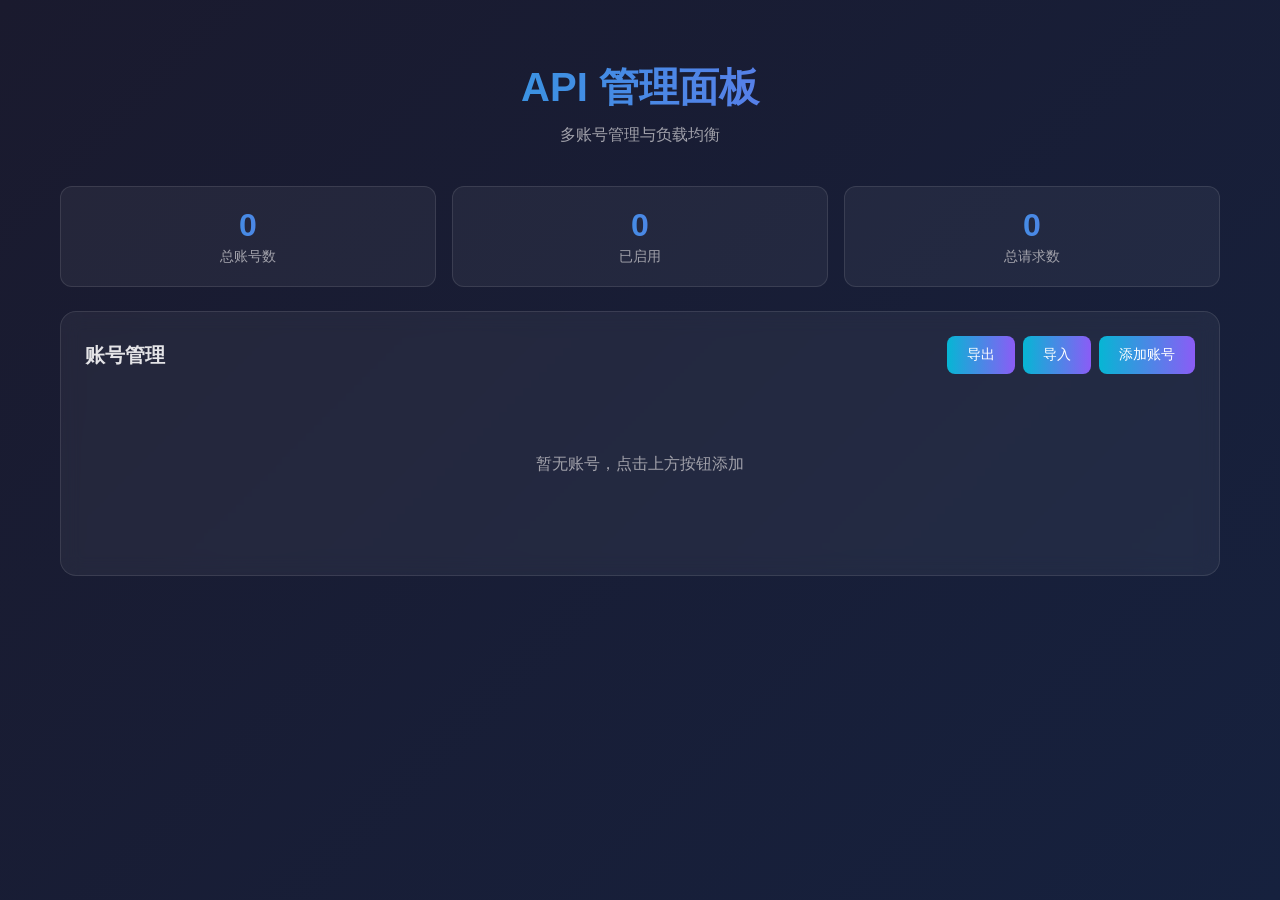
==== web/static/index.html @ a24cf960 "first commit" ====
<!doctype html>
<html lang="zh-CN">
  <head>
    <meta charset="UTF-8" />
    <meta name="viewport" content="width=device-width, initial-scale=1.0" />
    <title>API 管理面板</title>
    <style>
      * {
        margin: 0;
        padding: 0;
        box-sizing: border-box;
      }
      body {
        font-family:
          -apple-system, BlinkMacSystemFont, "Segoe UI", Roboto,
          "Helvetica Neue", Arial, sans-serif;
        background: linear-gradient(135deg, #1a1a2e 0%, #16213e 100%);
        min-height: 100vh;
        color: #e4e4e7;
      }
      .container {
        max-width: 1200px;
        margin: 0 auto;
        padding: 20px;
      }
      header {
        text-align: center;
        padding: 40px 0;
      }
      header h1 {
        font-size: 2.5rem;
        background: linear-gradient(90deg, #06b6d4, #8b5cf6);
        -webkit-background-clip: text;
        -webkit-text-fill-color: transparent;
        margin-bottom: 10px;
      }
      header p {
        color: #a1a1aa;
      }
      .card {
        background: rgba(255, 255, 255, 0.05);
        border: 1px solid rgba(255, 255, 255, 0.1);
        border-radius: 16px;
        padding: 24px;
        margin-bottom: 24px;
        backdrop-filter: blur(10px);
      }
      .card-header {
        display: flex;
        justify-content: space-between;
        align-items: center;
        margin-bottom: 20px;
      }
      .card-title {
        font-size: 1.25rem;
        font-weight: 600;
      }
      .btn {
        padding: 10px 20px;
        border: none;
        border-radius: 8px;
        cursor: pointer;
        font-size: 0.875rem;
        font-weight: 500;
        transition: all 0.2s;
      }
      .btn-primary {
        background: linear-gradient(90deg, #06b6d4, #8b5cf6);
        color: white;
      }
      .btn-primary:hover {
        opacity: 0.9;
        transform: translateY(-1px);
      }
      .btn-danger {
        background: #ef4444;
        color: white;
      }
      .btn-danger:hover {
        background: #dc2626;
      }
      .btn-sm {
        padding: 6px 12px;
        font-size: 0.75rem;
      }
      table {
        width: 100%;
        border-collapse: collapse;
      }
      th,
      td {
        padding: 12px;
        text-align: left;
        border-bottom: 1px solid rgba(255, 255, 255, 0.1);
      }
      th {
        color: #a1a1aa;
        font-weight: 500;
        font-size: 0.875rem;
      }
      tr:hover {
        background: rgba(255, 255, 255, 0.03);
      }
      .status-badge {
        display: inline-block;
        padding: 4px 12px;
        border-radius: 9999px;
        font-size: 0.75rem;
        font-weight: 500;
      }
      .status-enabled {
        background: rgba(34, 197, 94, 0.2);
        color: #22c55e;
      }
      .status-disabled {
        background: rgba(239, 68, 68, 0.2);
        color: #ef4444;
      }
      .modal {
        display: none;
        position: fixed;
        top: 0;
        left: 0;
        width: 100%;
        height: 100%;
        background: rgba(0, 0, 0, 0.7);
        justify-content: center;
        align-items: center;
        z-index: 1000;
      }
      .modal.active {
        display: flex;
      }
      .modal-content {
        background: #1e1e2e;
        border: 1px solid rgba(255, 255, 255, 0.1);
        border-radius: 16px;
        padding: 32px;
        width: 100%;
        max-width: 500px;
        max-height: 90vh;
        overflow-y: auto;
      }
      .modal-header {
        display: flex;
        justify-content: space-between;
        align-items: center;
        margin-bottom: 24px;
      }
      .modal-title {
        font-size: 1.5rem;
        font-weight: 600;
      }
      .modal-close {
        background: none;
        border: none;
        color: #a1a1aa;
        font-size: 1.5rem;
        cursor: pointer;
      }
      .form-group {
        margin-bottom: 16px;
      }
      .form-label {
        display: block;
        margin-bottom: 8px;
        color: #a1a1aa;
        font-size: 0.875rem;
      }
      .form-input {
        width: 100%;
        padding: 12px;
        background: rgba(255, 255, 255, 0.05);
        border: 1px solid rgba(255, 255, 255, 0.1);
        border-radius: 8px;
        color: #e4e4e7;
        font-size: 0.875rem;
      }
      .form-input:focus {
        outline: none;
        border-color: #8b5cf6;
      }
      .form-row {
        display: grid;
        grid-template-columns: 1fr 1fr;
        gap: 16px;
      }
      .toggle {
        position: relative;
        display: inline-block;
        width: 48px;
        height: 24px;
      }
      .toggle input {
        opacity: 0;
        width: 0;
        height: 0;
      }
      .toggle-slider {
        position: absolute;
        cursor: pointer;
        top: 0;
        left: 0;
        right: 0;
        bottom: 0;
        background: rgba(255, 255, 255, 0.1);
        border-radius: 24px;
        transition: 0.3s;
      }
      .toggle-slider:before {
        position: absolute;
        content: "";
        height: 18px;
        width: 18px;
        left: 3px;
        bottom: 3px;
        background: white;
        border-radius: 50%;
        transition: 0.3s;
      }
      .toggle input:checked + .toggle-slider {
        background: linear-gradient(90deg, #06b6d4, #8b5cf6);
      }
      .toggle input:checked + .toggle-slider:before {
        transform: translateX(24px);
      }
      .stats {
        display: grid;
        grid-template-columns: repeat(auto-fit, minmax(200px, 1fr));
        gap: 16px;
        margin-bottom: 24px;
      }
      .stat-card {
        background: rgba(255, 255, 255, 0.05);
        border: 1px solid rgba(255, 255, 255, 0.1);
        border-radius: 12px;
        padding: 20px;
        text-align: center;
      }
      .stat-value {
        font-size: 2rem;
        font-weight: 700;
        background: linear-gradient(90deg, #06b6d4, #8b5cf6);
        -webkit-background-clip: text;
        -webkit-text-fill-color: transparent;
      }
      .stat-label {
        color: #a1a1aa;
        font-size: 0.875rem;
        margin-top: 4px;
      }
      .actions {
        display: flex;
        gap: 8px;
      }
      .empty-state {
        text-align: center;
        padding: 60px 20px;
        color: #a1a1aa;
      }
      .empty-state p {
        margin-bottom: 16px;
      }
    </style>
  </head>
  <body>
    <div class="container">
      <header>
        <h1>API 管理面板</h1>
        <p>多账号管理与负载均衡</p>
      </header>

      <div class="stats">
        <div class="stat-card">
          <div class="stat-value" id="totalAccounts">0</div>
          <div class="stat-label">总账号数</div>
        </div>
        <div class="stat-card">
          <div class="stat-value" id="enabledAccounts">0</div>
          <div class="stat-label">已启用</div>
        </div>
        <div class="stat-card">
          <div class="stat-value" id="totalRequests">0</div>
          <div class="stat-label">总请求数</div>
        </div>
      </div>

      <div class="card">
        <div class="card-header">
          <h2 class="card-title">账号管理</h2>
          <div class="actions">
            <button class="btn btn-primary" onclick="exportAccounts()">
              导出
            </button>
            <button
              class="btn btn-primary"
              onclick="document.getElementById('importFile').click()"
            >
              导入
            </button>
            <input
              type="file"
              id="importFile"
              accept=".json"
              style="display: none"
              onchange="importAccounts(event)"
            />
            <button class="btn btn-primary" onclick="openModal()">
              添加账号
            </button>
          </div>
        </div>
        <div id="accountsList">
          <div class="empty-state">
            <p>暂无账号，点击上方按钮添加</p>
          </div>
        </div>
      </div>
    </div>

    <div class="modal" id="accountModal">
      <div class="modal-content">
        <div class="modal-header">
          <h3 class="modal-title" id="modalTitle">添加账号</h3>
          <button class="modal-close" onclick="closeModal()">&times;</button>
        </div>
        <form id="accountForm" onsubmit="saveAccount(event)">
          <input type="hidden" id="accountId" />
          <div class="form-group">
            <label class="form-label">名称</label>
            <input
              type="text"
              class="form-input"
              id="name"
              required
              placeholder="账号名称"
            />
          </div>
          <div class="form-group">
            <label class="form-label">Client Cookie (__client)</label>
            <input
              type="text"
              class="form-input"
              id="clientCookie"
              required
              placeholder="eyJhbGciOiJ..."
            />
            <small style="color: #666; font-size: 12px"
              >只需输入 __client cookie，其他信息将自动获取</small
            >
          </div>
          <div class="form-row">
            <div class="form-group">
              <label class="form-label">权重</label>
              <input
                type="number"
                class="form-input"
                id="weight"
                value="1"
                min="1"
              />
            </div>
            <div class="form-group">
              <label class="form-label">Agent Mode</label>
              <input
                type="text"
                class="form-input"
                id="agentMode"
                value="claude-opus-4.5"
              />
            </div>
          </div>
          <div class="form-group">
            <label class="form-label">
              <label class="toggle">
                <input type="checkbox" id="enabled" checked />
                <span class="toggle-slider"></span>
              </label>
              &nbsp;&nbsp;启用账号
            </label>
          </div>
          <button
            type="submit"
            class="btn btn-primary"
            style="width: 100%; margin-top: 16px"
          >
            保存
          </button>
        </form>
      </div>
    </div>

    <script>
      let accounts = [];

      async function loadAccounts() {
        try {
          const res = await fetch("/api/accounts");
          accounts = await res.json();
          renderAccounts();
          updateStats();
        } catch (err) {
          console.error("Failed to load accounts:", err);
        }
      }

      function renderAccounts() {
        const container = document.getElementById("accountsList");
        if (accounts.length === 0) {
          container.innerHTML =
            '<div class="empty-state"><p>暂无账号，点击上方按钮添加</p></div>';
          return;
        }

        container.innerHTML = `
                <table>
                    <thead>
                        <tr>
                            <th>名称</th>
                            <th>Email</th>
                            <th>权重</th>
                            <th>请求数</th>
                            <th>状态</th>
                            <th>操作</th>
                        </tr>
                    </thead>
                    <tbody>
                        ${accounts
                          .map(
                            (acc) => `
                            <tr>
                                <td>${escapeHtml(acc.name)}</td>
                                <td>${escapeHtml(acc.email)}</td>
                                <td>${acc.weight}</td>
                                <td>${acc.request_count || 0}</td>
                                <td>
                                    <span class="status-badge ${acc.enabled ? "status-enabled" : "status-disabled"}">
                                        ${acc.enabled ? "已启用" : "已禁用"}
                                    </span>
                                </td>
                                <td>
                                    <div class="actions">
                                        <button class="btn btn-primary btn-sm" onclick="editAccount(${acc.id})">编辑</button>
                                        <button class="btn btn-danger btn-sm" onclick="deleteAccount(${acc.id})">删除</button>
                                    </div>
                                </td>
                            </tr>
                        `,
                          )
                          .join("")}
                    </tbody>
                </table>
            `;
      }

      function updateStats() {
        document.getElementById("totalAccounts").textContent = accounts.length;
        document.getElementById("enabledAccounts").textContent =
          accounts.filter((a) => a.enabled).length;
        document.getElementById("totalRequests").textContent = accounts.reduce(
          (sum, a) => sum + (a.request_count || 0),
          0,
        );
      }

      function openModal(account = null) {
        const modal = document.getElementById("accountModal");
        const title = document.getElementById("modalTitle");
        const form = document.getElementById("accountForm");

        if (account) {
          title.textContent = "编辑账号";
          document.getElementById("accountId").value = account.id;
          document.getElementById("name").value = account.name;
          document.getElementById("clientCookie").value = account.client_cookie;
          document.getElementById("agentMode").value = account.agent_mode;
          document.getElementById("weight").value = account.weight;
          document.getElementById("enabled").checked = account.enabled;
        } else {
          title.textContent = "添加账号";
          form.reset();
          document.getElementById("accountId").value = "";
          document.getElementById("agentMode").value = "claude-opus-4.5";
          document.getElementById("weight").value = "1";
          document.getElementById("enabled").checked = true;
        }

        modal.classList.add("active");
      }

      function closeModal() {
        document.getElementById("accountModal").classList.remove("active");
      }

      async function saveAccount(e) {
        e.preventDefault();

        const id = document.getElementById("accountId").value;
        const data = {
          name: document.getElementById("name").value,
          client_cookie: document.getElementById("clientCookie").value,
          agent_mode: document.getElementById("agentMode").value,
          weight: parseInt(document.getElementById("weight").value) || 1,
          enabled: document.getElementById("enabled").checked,
        };

        try {
          const url = id ? `/api/accounts/${id}` : "/api/accounts";
          const method = id ? "PUT" : "POST";
          const response = await fetch(url, {
            method,
            headers: { "Content-Type": "application/json" },
            body: JSON.stringify(data),
          });

          if (!response.ok) {
            const error = await response.text();
            throw new Error(error);
          }

          closeModal();
          loadAccounts();
        } catch (err) {
          alert("保存失败: " + err.message);
        }
      }

      function editAccount(id) {
        const account = accounts.find((a) => a.id === id);
        if (account) openModal(account);
      }
      async function deleteAccount(id) {
        if (!confirm("确定要删除这个账号吗？")) return;
        try {
          const response = await fetch(`/api/accounts/${id}`, {
            method: "DELETE",
            headers: {
              "Content-Type": "application/json",
            },
          });

          if (!response.ok) {
            const error = await response.text();
            throw new Error(error || `HTTP error! status: ${response.status}`);
          }

          alert("删除成功");
          loadAccounts();
        } catch (err) {
          console.error("删除失败:", err);
          alert("删除失败: " + err.message);
        }
      }

      function escapeHtml(text) {
        const div = document.createElement("div");
        div.textContent = text;
        return div.innerHTML;
      }

      function exportAccounts() {
        window.location.href = "/api/export";
      }

      async function importAccounts(event) {
        const file = event.target.files[0];
        if (!file) return;

        try {
          const text = await file.text();
          const res = await fetch("/api/import", {
            method: "POST",
            headers: { "Content-Type": "application/json" },
            body: text,
          });
          const result = await res.json();
          alert(
            `导入完成: 成功 ${result.imported} 个, 跳过 ${result.skipped} 个`,
          );
          loadAccounts();
        } catch (err) {
          alert("导入失败: " + err.message);
        }
        event.target.value = "";
      }

      document.addEventListener("DOMContentLoaded", loadAccounts);
    </script>
  </body>
</html>
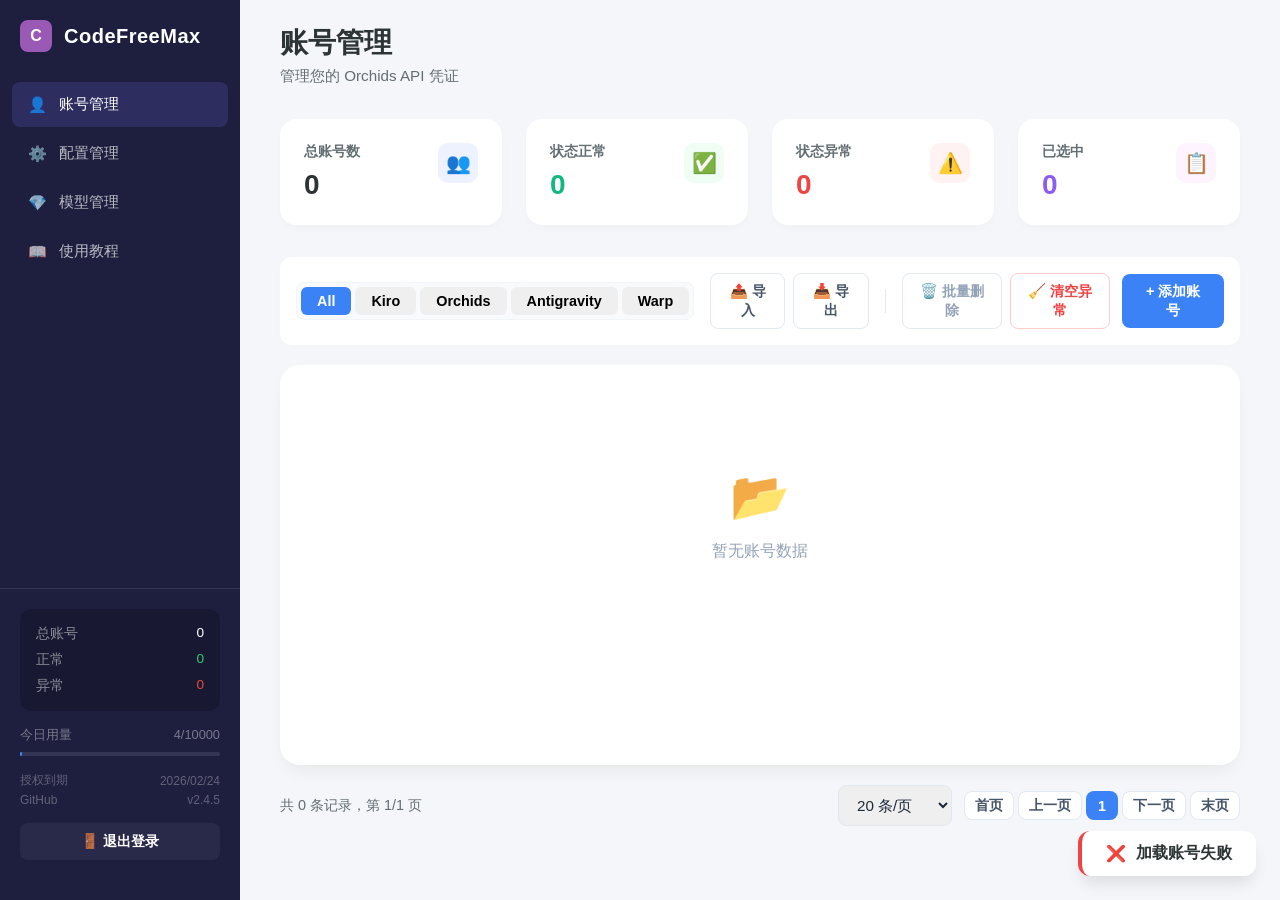
==== commit b32831ff: "Update project files" ====
--- a/web/static/index.html
+++ b/web/static/index.html
@@ -1,322 +1,1165 @@
 <!doctype html>
 <html lang="zh-CN">
-  <head>
-    <meta charset="UTF-8" />
-    <meta name="viewport" content="width=device-width, initial-scale=1.0" />
-    <title>API 管理面板</title>
-    <style>
-      * {
-        margin: 0;
-        padding: 0;
-        box-sizing: border-box;
-      }
-      body {
-        font-family:
-          -apple-system, BlinkMacSystemFont, "Segoe UI", Roboto,
-          "Helvetica Neue", Arial, sans-serif;
-        background: linear-gradient(135deg, #1a1a2e 0%, #16213e 100%);
-        min-height: 100vh;
-        color: #e4e4e7;
-      }
-      .container {
-        max-width: 1200px;
-        margin: 0 auto;
-        padding: 20px;
-      }
-      header {
-        text-align: center;
-        padding: 40px 0;
-      }
-      header h1 {
-        font-size: 2.5rem;
-        background: linear-gradient(90deg, #06b6d4, #8b5cf6);
-        -webkit-background-clip: text;
-        -webkit-text-fill-color: transparent;
-        margin-bottom: 10px;
-      }
-      header p {
-        color: #a1a1aa;
-      }
-      .card {
-        background: rgba(255, 255, 255, 0.05);
-        border: 1px solid rgba(255, 255, 255, 0.1);
-        border-radius: 16px;
-        padding: 24px;
-        margin-bottom: 24px;
-        backdrop-filter: blur(10px);
-      }
-      .card-header {
-        display: flex;
-        justify-content: space-between;
-        align-items: center;
-        margin-bottom: 20px;
-      }
-      .card-title {
-        font-size: 1.25rem;
-        font-weight: 600;
-      }
-      .btn {
-        padding: 10px 20px;
-        border: none;
-        border-radius: 8px;
-        cursor: pointer;
-        font-size: 0.875rem;
-        font-weight: 500;
-        transition: all 0.2s;
-      }
-      .btn-primary {
-        background: linear-gradient(90deg, #06b6d4, #8b5cf6);
-        color: white;
-      }
-      .btn-primary:hover {
-        opacity: 0.9;
-        transform: translateY(-1px);
-      }
-      .btn-danger {
-        background: #ef4444;
-        color: white;
-      }
-      .btn-danger:hover {
-        background: #dc2626;
-      }
-      .btn-sm {
-        padding: 6px 12px;
-        font-size: 0.75rem;
-      }
-      table {
-        width: 100%;
-        border-collapse: collapse;
-      }
-      th,
-      td {
-        padding: 12px;
-        text-align: left;
-        border-bottom: 1px solid rgba(255, 255, 255, 0.1);
-      }
-      th {
-        color: #a1a1aa;
-        font-weight: 500;
-        font-size: 0.875rem;
-      }
-      tr:hover {
-        background: rgba(255, 255, 255, 0.03);
-      }
-      .status-badge {
-        display: inline-block;
-        padding: 4px 12px;
-        border-radius: 9999px;
-        font-size: 0.75rem;
-        font-weight: 500;
-      }
-      .status-enabled {
-        background: rgba(34, 197, 94, 0.2);
-        color: #22c55e;
-      }
-      .status-disabled {
-        background: rgba(239, 68, 68, 0.2);
-        color: #ef4444;
-      }
-      .modal {
-        display: none;
-        position: fixed;
-        top: 0;
-        left: 0;
-        width: 100%;
-        height: 100%;
-        background: rgba(0, 0, 0, 0.7);
-        justify-content: center;
-        align-items: center;
-        z-index: 1000;
-      }
-      .modal.active {
-        display: flex;
-      }
-      .modal-content {
-        background: #1e1e2e;
-        border: 1px solid rgba(255, 255, 255, 0.1);
-        border-radius: 16px;
-        padding: 32px;
-        width: 100%;
-        max-width: 500px;
-        max-height: 90vh;
-        overflow-y: auto;
-      }
-      .modal-header {
-        display: flex;
-        justify-content: space-between;
-        align-items: center;
-        margin-bottom: 24px;
-      }
-      .modal-title {
-        font-size: 1.5rem;
-        font-weight: 600;
-      }
-      .modal-close {
-        background: none;
-        border: none;
-        color: #a1a1aa;
-        font-size: 1.5rem;
-        cursor: pointer;
-      }
-      .form-group {
-        margin-bottom: 16px;
-      }
-      .form-label {
-        display: block;
-        margin-bottom: 8px;
-        color: #a1a1aa;
-        font-size: 0.875rem;
-      }
-      .form-input {
-        width: 100%;
-        padding: 12px;
-        background: rgba(255, 255, 255, 0.05);
-        border: 1px solid rgba(255, 255, 255, 0.1);
-        border-radius: 8px;
-        color: #e4e4e7;
-        font-size: 0.875rem;
-      }
-      .form-input:focus {
-        outline: none;
-        border-color: #8b5cf6;
-      }
-      .form-row {
-        display: grid;
-        grid-template-columns: 1fr 1fr;
-        gap: 16px;
-      }
-      .toggle {
-        position: relative;
-        display: inline-block;
-        width: 48px;
-        height: 24px;
-      }
-      .toggle input {
+
+<head>
+  <meta charset="UTF-8" />
+  <meta name="viewport" content="width=device-width, initial-scale=1.0" />
+  <title>API 管理面板</title>
+  <style>
+    * {
+      margin: 0;
+      padding: 0;
+      box-sizing: border-box;
+    }
+
+    :root {
+      --sidebar-bg: #1e1e3f;
+      --sidebar-active: #2d2d5f;
+      --main-bg: #f5f6fa;
+      --card-bg: #ffffff;
+      --text-primary: #2d3436;
+      --text-secondary: #636e72;
+      --accent-blue: #3498db;
+      --accent-purple: #9b59b6;
+      --accent-green: #2ecc71;
+      --accent-red: #e74c3c;
+      --accent-orange: #e67e22;
+      --border-color: rgba(0, 0, 0, 0.05);
+    }
+
+    body {
+      font-family: -apple-system, BlinkMacSystemFont, "Segoe UI", Roboto, "Helvetica Neue", Arial, sans-serif;
+      background: var(--main-bg);
+      color: var(--text-primary);
+      display: flex;
+      min-height: 100vh;
+    }
+
+    /* Sidebar Styles */
+    .sidebar {
+      width: 240px;
+      background: var(--sidebar-bg);
+      color: white;
+      display: flex;
+      flex-direction: column;
+      padding: 20px 0;
+      position: fixed;
+      height: 100vh;
+      z-index: 100;
+    }
+
+    .sidebar-header {
+      padding: 0 20px 30px;
+      display: flex;
+      align-items: center;
+      gap: 12px;
+    }
+
+    .sidebar-header .logo {
+      width: 32px;
+      height: 32px;
+      background: var(--accent-purple);
+      border-radius: 8px;
+      display: flex;
+      align-items: center;
+      justify-content: center;
+      font-weight: bold;
+    }
+
+    .sidebar-header .title {
+      font-size: 1.25rem;
+      font-weight: 700;
+      letter-spacing: 0.5px;
+    }
+
+    .sidebar-menu {
+      flex: 1;
+      list-style: none;
+      padding: 0 12px;
+    }
+
+    .sidebar-item {
+      margin-bottom: 4px;
+    }
+
+    .sidebar-link {
+      display: flex;
+      align-items: center;
+      gap: 12px;
+      padding: 12px 16px;
+      color: rgba(255, 255, 255, 0.7);
+      text-decoration: none;
+      border-radius: 8px;
+      font-size: 0.95rem;
+      transition: all 0.2s;
+    }
+
+    .sidebar-link:hover {
+      background: rgba(255, 255, 255, 0.05);
+      color: white;
+    }
+
+    .sidebar-link.active {
+      background: var(--sidebar-active);
+      color: white;
+    }
+
+    .sidebar-footer {
+      padding: 20px;
+      border-top: 1px solid rgba(255, 255, 255, 0.1);
+    }
+
+    .sidebar-footer-stats {
+      background: rgba(0, 0, 0, 0.2);
+      border-radius: 12px;
+      padding: 16px;
+      margin-bottom: 16px;
+    }
+
+    .footer-stat-item {
+      display: flex;
+      justify-content: space-between;
+      font-size: 0.85rem;
+      margin-bottom: 8px;
+    }
+
+    .footer-stat-item:last-child {
+      margin-bottom: 0;
+    }
+
+    .footer-stat-label {
+      color: rgba(255, 255, 255, 0.5);
+    }
+
+    .footer-stat-value.normal {
+      color: #2ecc71;
+    }
+
+    .footer-stat-value.abnormal {
+      color: #e74c3c;
+    }
+
+    .buy-button {
+      background: linear-gradient(90deg, #ff7e5f, #feb47b);
+      color: white;
+      padding: 12px;
+      border-radius: 8px;
+      text-align: center;
+      text-decoration: none;
+      display: block;
+      font-weight: 600;
+      margin-bottom: 20px;
+    }
+
+    /* Main Content Styles */
+    .main-content {
+      flex: 1;
+      margin-left: 240px;
+      padding: 24px 40px;
+    }
+
+    .header-section {
+      margin-bottom: 32px;
+    }
+
+    .header-section h1 {
+      font-size: 1.75rem;
+      font-weight: 700;
+      margin-bottom: 4px;
+    }
+
+    .header-section p {
+      color: var(--text-secondary);
+      font-size: 0.95rem;
+    }
+
+    /* Grid Layouts */
+    .stats-grid {
+      display: grid;
+      grid-template-columns: repeat(4, 1fr);
+      gap: 24px;
+      margin-bottom: 32px;
+    }
+
+    .stat-card {
+      background: var(--card-bg);
+      border-radius: 16px;
+      padding: 24px;
+      box-shadow: 0 4px 6px rgba(0, 0, 0, 0.02);
+      display: flex;
+      justify-content: space-between;
+      align-items: flex-start;
+    }
+
+    .stat-info .label {
+      font-size: 0.85rem;
+      color: var(--text-secondary);
+      font-weight: 600;
+      margin-bottom: 8px;
+      display: block;
+    }
+
+    .stat-info .value {
+      font-size: 1.75rem;
+      font-weight: 700;
+    }
+
+    .stat-icon {
+      width: 40px;
+      height: 40px;
+      border-radius: 10px;
+      display: flex;
+      align-items: center;
+      justify-content: center;
+      font-size: 1.25rem;
+    }
+
+    .stat-icon.total {
+      background: #eef2ff;
+      color: #6366f1;
+    }
+
+    .stat-icon.normal {
+      background: #f0fdf4;
+      color: #22c55e;
+    }
+
+    .stat-icon.abnormal {
+      background: #fef2f2;
+      color: #ef4444;
+    }
+
+    .stat-icon.selected {
+      background: #fdf4ff;
+      color: #a855f7;
+    }
+
+    /* Toolbar and Filter */
+    .toolbar {
+      background: var(--card-bg);
+      padding: 12px 16px;
+      border-radius: 12px;
+      display: flex;
+      justify-content: space-between;
+      align-items: center;
+      margin-bottom: 20px;
+      box-shadow: 0 2px 4px rgba(0, 0, 0, 0.01);
+    }
+
+    .filter-tabs {
+      display: flex;
+      background: #f1f2f6;
+      padding: 4px;
+      border-radius: 8px;
+      gap: 4px;
+    }
+
+    .tab-item {
+      padding: 6px 16px;
+      border-radius: 6px;
+      font-size: 0.9rem;
+      font-weight: 600;
+      cursor: pointer;
+      transition: all 0.2s;
+      border: none;
+    }
+
+    .tab-item.active {
+      background: #3b82f6;
+      color: white;
+    }
+
+    .tab-item:not(.active):hover {
+      background: rgba(0, 0, 0, 0.05);
+    }
+
+    .action-buttons {
+      display: flex;
+      gap: 12px;
+    }
+
+    .btn {
+      padding: 8px 16px;
+      border-radius: 8px;
+      font-size: 0.9rem;
+      font-weight: 600;
+      cursor: pointer;
+      border: 1px solid transparent;
+      display: flex;
+      align-items: center;
+      gap: 6px;
+      transition: all 0.2s;
+    }
+
+    .btn-outline {
+      background: white;
+      border-color: #e2e8f0;
+      color: #475569;
+    }
+
+    .btn-outline:hover {
+      background: #f8fafc;
+    }
+
+    .btn-danger-outline {
+      background: white;
+      border-color: #fecaca;
+      color: #ef4444;
+    }
+
+    .btn-primary {
+      background: #3b82f6;
+      color: white;
+    }
+
+    /* Content Area */
+    .content-card {
+      background: var(--card-bg);
+      border-radius: 20px;
+      overflow: hidden;
+      box-shadow: 0 10px 15px -3px rgba(0, 0, 0, 0.05);
+      min-height: 400px;
+    }
+
+    table {
+      width: 100%;
+      border-collapse: collapse;
+    }
+
+    th {
+      padding: 16px 24px;
+      text-align: left;
+      font-size: 0.85rem;
+      color: var(--text-secondary);
+      font-weight: 600;
+      border-bottom: 1px solid var(--border-color);
+    }
+
+    td {
+      padding: 16px 24px;
+      border-bottom: 1px solid var(--border-color);
+      font-size: 0.9rem;
+    }
+
+    tr:last-child td {
+      border-bottom: none;
+    }
+
+    tr:hover {
+      background: #fafafa;
+    }
+
+    /* Modal and Overlay */
+    .modal {
+      display: none;
+      position: fixed;
+      top: 0;
+      left: 0;
+      width: 100%;
+      height: 100%;
+      background: rgba(0, 0, 0, 0.4);
+      backdrop-filter: blur(4px);
+      justify-content: center;
+      align-items: center;
+      z-index: 1000;
+    }
+
+    .modal-content {
+      background: white;
+      border-radius: 20px;
+      padding: 32px;
+      width: 100%;
+      max-width: 500px;
+      box-shadow: 0 20px 25px -5px rgba(0, 0, 0, 0.1);
+    }
+
+    .form-input {
+      width: 100%;
+      padding: 10px 14px;
+      border: 1px solid #e2e8f0;
+      border-radius: 10px;
+      margin-top: 6px;
+    }
+
+    /* Toast */
+    .toast-container {
+      position: fixed;
+      bottom: 24px;
+      right: 24px;
+      z-index: 2000;
+    }
+
+    .toast {
+      background: white;
+      padding: 12px 24px;
+      border-radius: 12px;
+      box-shadow: 0 10px 15px -3px rgba(0, 0, 0, 0.1);
+      margin-top: 10px;
+      display: flex;
+      align-items: center;
+      gap: 10px;
+      font-weight: 600;
+      animation: slideIn 0.3s ease;
+    }
+
+    @keyframes slideIn {
+      from {
+        transform: translateX(100%);
         opacity: 0;
-        width: 0;
-        height: 0;
-      }
-      .toggle-slider {
-        position: absolute;
-        cursor: pointer;
-        top: 0;
-        left: 0;
-        right: 0;
-        bottom: 0;
-        background: rgba(255, 255, 255, 0.1);
-        border-radius: 24px;
-        transition: 0.3s;
-      }
-      .toggle-slider:before {
-        position: absolute;
-        content: "";
-        height: 18px;
-        width: 18px;
-        left: 3px;
-        bottom: 3px;
-        background: white;
-        border-radius: 50%;
-        transition: 0.3s;
-      }
-      .toggle input:checked + .toggle-slider {
-        background: linear-gradient(90deg, #06b6d4, #8b5cf6);
-      }
-      .toggle input:checked + .toggle-slider:before {
-        transform: translateX(24px);
-      }
-      .stats {
-        display: grid;
-        grid-template-columns: repeat(auto-fit, minmax(200px, 1fr));
-        gap: 16px;
-        margin-bottom: 24px;
-      }
-      .stat-card {
-        background: rgba(255, 255, 255, 0.05);
-        border: 1px solid rgba(255, 255, 255, 0.1);
-        border-radius: 12px;
-        padding: 20px;
-        text-align: center;
-      }
-      .stat-value {
-        font-size: 2rem;
-        font-weight: 700;
-        background: linear-gradient(90deg, #06b6d4, #8b5cf6);
-        -webkit-background-clip: text;
-        -webkit-text-fill-color: transparent;
-      }
-      .stat-label {
-        color: #a1a1aa;
-        font-size: 0.875rem;
-        margin-top: 4px;
-      }
-      .actions {
-        display: flex;
-        gap: 8px;
-      }
-      .empty-state {
-        text-align: center;
-        padding: 60px 20px;
-        color: #a1a1aa;
-      }
-      .empty-state p {
-        margin-bottom: 16px;
-      }
-    </style>
-  </head>
-  <body>
-    <div class="container">
-      <header>
-        <h1>API 管理面板</h1>
-        <p>多账号管理与负载均衡</p>
-      </header>
-
-      <div class="stats">
+      }
+
+      to {
+        transform: translateX(0);
+        opacity: 1;
+      }
+    }
+
+    .config-section {
+      padding-top: 8px;
+    }
+
+    .form-label {
+      display: block;
+      font-size: 0.85rem;
+      font-weight: 500;
+      color: #64748b;
+      margin-bottom: 8px;
+    }
+
+    .form-input {
+      width: 100%;
+      padding: 10px 14px;
+      border-radius: 8px;
+      border: 1px solid #e2e8f0;
+      font-size: 0.95rem;
+      color: #1e293b;
+      transition: all 0.2s;
+    }
+
+    .form-input:focus {
+      outline: none;
+      border-color: #3b82f6;
+      box-shadow: 0 0 0 3px rgba(59, 130, 246, 0.1);
+    }
+
+    .btn-icon {
+      background: none;
+      border: none;
+      padding: 4px;
+      cursor: pointer;
+      color: #94a3b8;
+      transition: color 0.2s;
+      display: flex;
+      align-items: center;
+      justify-content: center;
+    }
+
+    .btn-icon:hover {
+      color: #1e293b;
+    }
+
+    .platform-tabs {
+      display: flex;
+      gap: 12px;
+      margin-bottom: 24px;
+    }
+
+    .platform-tabs .tab-item {
+      background: #f1f5f9;
+      color: #64748b;
+      padding: 8px 16px;
+      border-radius: 8px;
+      font-size: 0.9rem;
+      font-weight: 500;
+      transition: all 0.2s;
+    }
+
+    .platform-tabs .tab-item:hover {
+      background: #e2e8f0;
+    }
+
+    .platform-tabs .tab-item.active {
+      background: #3b82f6;
+      color: #fff;
+    }
+
+    /* Toggle Switch Refinement */
+    .toggle {
+      display: inline-flex;
+      align-items: center;
+      cursor: pointer;
+      user-select: none;
+    }
+
+    .toggle input {
+      display: none;
+    }
+
+    .toggle-slider {
+      position: relative;
+      width: 40px;
+      height: 22px;
+      background-color: #e2e8f0;
+      border-radius: 20px;
+      transition: 0.3s;
+    }
+
+    .toggle-slider:before {
+      position: absolute;
+      content: "";
+      height: 16px;
+      width: 16px;
+      left: 3px;
+      bottom: 3px;
+      background-color: white;
+      border-radius: 50%;
+      transition: 0.3s;
+      box-shadow: 0 1px 2px rgba(0, 0, 0, 0.1);
+    }
+
+    .toggle input:checked+.toggle-slider {
+      background-color: #10b981;
+    }
+
+    .toggle input:checked+.toggle-slider:before {
+      transform: translateX(18px);
+    }
+
+    /* Account Table Styles */
+    .usage-progress-container {
+      width: 100px;
+      height: 6px;
+      background: #f1f5f9;
+      border-radius: 3px;
+      overflow: hidden;
+      margin-right: 8px;
+    }
+
+    .usage-progress-bar {
+      height: 100%;
+      border-radius: 3px;
+      transition: width 0.3s ease;
+    }
+
+    .usage-progress-bar.green {
+      background: #10b981;
+    }
+
+    .usage-progress-bar.orange {
+      background: #f59e0b;
+    }
+
+    .usage-progress-bar.red {
+      background: #ef4444;
+    }
+
+    .tag {
+      padding: 2px 8px;
+      border-radius: 4px;
+      font-size: 0.75rem;
+      font-weight: 600;
+      display: inline-block;
+    }
+
+    .tag-free {
+      background: #ecfdf5;
+      color: #10b981;
+      border: 1px solid #d1fae5;
+    }
+
+    .tag-status-normal {
+      background: #ecfdf5;
+      color: #10b981;
+      font-size: 0.7rem;
+      padding: 4px 6px;
+      line-height: 1.2;
+      text-align: center;
+      width: 32px;
+    }
+
+    .action-icon {
+      cursor: pointer;
+      color: #94a3b8;
+      transition: color 0.2s;
+      font-size: 1.1rem;
+    }
+
+    .action-icon:hover {
+      color: #1e293b;
+    }
+
+    .token-text {
+      font-family: monospace;
+      color: #64748b;
+      font-size: 0.85rem;
+      max-width: 200px;
+      display: inline-block;
+      overflow: hidden;
+      text-overflow: ellipsis;
+      white-space: nowrap;
+    }
+  </style>
+</head>
+
+<body>
+  <aside class="sidebar">
+    <div class="sidebar-header">
+      <div class="logo">C</div>
+      <div class="title">CodeFreeMax</div>
+    </div>
+    <ul class="sidebar-menu">
+      <li class="sidebar-item">
+        <a href="#" class="sidebar-link active" onclick="switchTab('accounts')">
+          <span>👤</span> 账号管理
+        </a>
+      </li>
+      <li class="sidebar-item">
+        <a href="#" class="sidebar-link" onclick="switchTab('keys')">
+          <span>⚙️</span> 配置管理
+        </a>
+      </li>
+      <li class="sidebar-item">
+        <a href="#" class="sidebar-link" onclick="switchTab('models')">
+          <span>💎</span> 模型管理
+        </a>
+      </li>
+      <li class="sidebar-item">
+        <a href="#" class="sidebar-link">
+          <span>📖</span> 使用教程
+        </a>
+      </li>
+    </ul>
+    <div class="sidebar-footer">
+      <div class="sidebar-footer-stats">
+        <div class="footer-stat-item">
+          <span class="footer-stat-label">总账号</span>
+          <span class="footer-stat-value" id="footerTotal">0</span>
+        </div>
+        <div class="footer-stat-item">
+          <span class="footer-stat-label">正常</span>
+          <span class="footer-stat-value normal" id="footerNormal">0</span>
+        </div>
+        <div class="footer-stat-item">
+          <span class="footer-stat-label">异常</span>
+          <span class="footer-stat-value abnormal" id="footerAbnormal">0</span>
+        </div>
+      </div>
+      <div style="font-size: 0.8rem; color: rgba(255,255,255,0.4);">
+        今日用量 <span style="float: right;">4/10000</span>
+        <div style="height: 4px; background: rgba(255,255,255,0.1); border-radius: 2px; margin: 8px 0;">
+          <div id="usageProgress" style="width: 1%; background: #3b82f6; height: 100%; border-radius: 2px;"></div>
+        </div>
+      </div>
+      <div
+        style="display: flex; justify-content: space-between; align-items: center; margin-top: 16px; font-size: 0.75rem; color: rgba(255,255,255,0.3);">
+        <span>授权到期</span>
+        <span id="expiryDate">2026/02/24</span>
+      </div>
+      <div
+        style="display: flex; justify-content: space-between; align-items: center; margin-top: 4px; font-size: 0.75rem; color: rgba(255,255,255,0.3);">
+        <span>GitHub</span>
+        <span>v2.4.5</span>
+      </div>
+      <button class="btn"
+        style="width: 100%; margin-top: 16px; background: rgba(255,255,255,0.05); color: white; justify-content: center;"
+        onclick="logout()">
+        🚪 退出登录
+      </button>
+    </div>
+  </aside>
+
+  <main class="main-content">
+    <section class="header-section" id="accountsHeader">
+      <h1 id="pageTitle">账号管理</h1>
+      <p id="pageSubtitle">管理您的 Orchids API 凭证</p>
+    </section>
+
+    <div id="accountsWrapper">
+      <section class="stats-grid" id="statsGrid">
         <div class="stat-card">
-          <div class="stat-value" id="totalAccounts">0</div>
-          <div class="stat-label">总账号数</div>
+          <div class="stat-info">
+            <span class="label">总账号数</span>
+            <span class="value" id="totalAccounts">0</span>
+          </div>
+          <div class="stat-icon total">👥</div>
         </div>
         <div class="stat-card">
-          <div class="stat-value" id="enabledAccounts">0</div>
-          <div class="stat-label">已启用</div>
+          <div class="stat-info">
+            <span class="label">状态正常</span>
+            <span class="value" style="color: #10b981" id="enabledAccounts">0</span>
+          </div>
+          <div class="stat-icon normal">✅</div>
         </div>
         <div class="stat-card">
-          <div class="stat-value" id="totalRequests">0</div>
-          <div class="stat-label">总请求数</div>
-        </div>
-      </div>
-
-      <div class="card">
-        <div class="card-header">
-          <h2 class="card-title">账号管理</h2>
-          <div class="actions">
-            <button class="btn btn-primary" onclick="exportAccounts()">
-              导出
-            </button>
-            <button
-              class="btn btn-primary"
-              onclick="document.getElementById('importFile').click()"
-            >
-              导入
-            </button>
-            <input
-              type="file"
-              id="importFile"
-              accept=".json"
-              style="display: none"
-              onchange="importAccounts(event)"
-            />
-            <button class="btn btn-primary" onclick="openModal()">
-              添加账号
-            </button>
-          </div>
-        </div>
-        <div id="accountsList">
-          <div class="empty-state">
-            <p>暂无账号，点击上方按钮添加</p>
+          <div class="stat-info">
+            <span class="label">状态异常</span>
+            <span class="value" style="color: #ef4444" id="disabledAccounts">0</span>
+          </div>
+          <div class="stat-icon abnormal">⚠️</div>
+        </div>
+        <div class="stat-card">
+          <div class="stat-info">
+            <span class="label">已选中</span>
+            <span class="value" style="color: #8b5cf6" id="selectedCount">0</span>
+          </div>
+          <div class="stat-icon selected">📋</div>
+        </div>
+      </section>
+
+      <div id="accountsTabContent">
+        <div class="toolbar" style="padding: 16px; gap: 16px;">
+          <div class="filter-tabs" id="platformFilters" style="background: #f8fafc; border: 1px solid #f1f5f9;">
+            <button class="tab-item active" onclick="filterByPlatform('')">All</button>
+            <button class="tab-item" onclick="filterByPlatform('Kiro')">Kiro</button>
+            <button class="tab-item" onclick="filterByPlatform('Orchids')">Orchids</button>
+            <button class="tab-item" onclick="filterByPlatform('Antigravity')">Antigravity</button>
+            <button class="tab-item" onclick="filterByPlatform('Warp')">Warp</button>
+          </div>
+
+          <div style="flex: 1; display: flex; gap: 12px; align-items: center; justify-content: flex-end;">
+            <div style="display: flex; gap: 8px;">
+              <button class="btn btn-outline" style="background: #fff;"
+                onclick="document.getElementById('importFile').click()">📤 导入</button>
+              <button class="btn btn-outline" style="background: #fff;" onclick="exportAccounts()">📥 导出</button>
+              <input type="file" id="importFile" accept=".json" style="display: none"
+                onchange="importAccounts(event)" />
+            </div>
+            <div style="width: 1px; height: 24px; background: #e2e8f0; margin: 0 4px;"></div>
+            <div style="display: flex; gap: 8px;">
+              <button class="btn btn-outline" style="color: #94a3b8; background: #fff;" id="batchDeleteBtn" disabled
+                onclick="batchDeleteAccounts()">🗑️ 批量删除</button>
+              <button class="btn btn-outline" style="color: #ef4444; border-color: #fecaca; background: #fff;"
+                onclick="clearAbnormalAccounts()">🧹 清空异常</button>
+            </div>
+            <button class="btn btn-primary" style="background: #3b82f6; border: none; padding: 8px 20px;"
+              onclick="openModal()">+ 添加账号</button>
+          </div>
+        </div>
+
+        <div class="content-card">
+          <div id="accountsList">
+            <div class="empty-state"
+              style="display: flex; flex-direction: column; align-items: center; justify-content: center; height: 300px; color: #94a3b8;">
+              <span style="font-size: 3rem; margin-bottom: 16px;">📂</span>
+              <p>暂无账号数据</p>
+            </div>
+          </div>
+        </div>
+
+        <div
+          style="display: flex; justify-content: space-between; align-items: center; margin-top: 20px; color: var(--text-secondary); font-size: 0.9rem;">
+          <div id="paginationInfo">共 0 条记录，第 1/1 页</div>
+          <div style="display: flex; gap: 12px; align-items: center;">
+            <select class="form-input" style="width: auto; margin: 0;" onchange="updatePageSize(this.value)">
+              <option value="20">20 条/页</option>
+              <option value="50">50 条/页</option>
+              <option value="100">100 条/页</option>
+            </select>
+            <div style="display: flex; gap: 4px;" id="paginationControls">
+              <button class="btn btn-outline" style="padding: 4px 10px;">首页</button>
+              <button class="btn btn-outline" style="padding: 4px 10px;">上一页</button>
+              <button class="btn btn-primary"
+                style="padding: 4px 10px; min-width: 32px; justify-content: center;">1</button>
+              <button class="btn btn-outline" style="padding: 4px 10px;">下一页</button>
+              <button class="btn btn-outline" style="padding: 4px 10px;">末页</button>
+            </div>
           </div>
         </div>
       </div>
     </div>
+
+    <div id="keysWrapper" style="display: none; background: #f8fafc; padding: 24px; min-height: 100%;">
+      <div style="margin-bottom: 32px;">
+        <h2 style="font-size: 1.5rem; font-weight: 700; color: #1e293b; margin-bottom: 8px;">配置管理</h2>
+        <p style="color: #64748b; font-size: 0.95rem;">管理系统基础配置、负载均衡、授权等设置</p>
+      </div>
+
+      <div class="content-card"
+        style="padding: 24px; border-radius: 12px; border: 1px solid #e2e8f0; background: #fff; box-shadow: 0 1px 3px rgba(0,0,0,0.1);">
+        <div id="configTabs" class="platform-tabs" style="margin-bottom: 32px; border-bottom: 1px solid #f1f5f9;">
+          <button class="tab-item active" onclick="switchConfigTab('basic')">基础配置</button>
+          <button class="tab-item" onclick="switchConfigTab('auth')">授权配置</button>
+          <button class="tab-item" onclick="switchConfigTab('proxy')">代理配置</button>
+        </div>
+
+        <div id="basicConfig" class="config-section">
+          <!-- 管理员密码 -->
+          <div style="margin-bottom: 32px;">
+            <div style="font-weight: 600; font-size: 1rem; color: #1e293b; margin-bottom: 12px;">管理员密码</div>
+            <div class="form-group" style="max-width: 800px;">
+              <div style="position: relative;">
+                <input type="password" class="form-input" id="cfg_admin_pass" placeholder="管理员密码"
+                  style="padding-right: 48px; border-color: #e2e8f0; background: #fbfbfc;" />
+                <div
+                  style="position: absolute; right: 12px; top: 50%; transform: translateY(-50%); display: flex; gap: 8px;">
+                  <button class="btn btn-icon" onclick="togglePassword('cfg_admin_pass')"><i
+                      class="eye-icon">👁️</i></button>
+                </div>
+              </div>
+              <small
+                style="color: #64748b; margin-top: 8px; display: block; font-size: 0.85rem;">用于管理后台登录认证，修改后需要重新登录</small>
+            </div>
+          </div>
+
+          <!-- API密钥 -->
+          <div style="margin-bottom: 32px;">
+            <div style="font-weight: 600; font-size: 1rem; color: #1e293b; margin-bottom: 12px;">API密钥</div>
+            <div class="form-group" style="max-width: 800px;">
+              <div style="position: relative;">
+                <input type="password" class="form-input" id="cfg_admin_token" placeholder="留空则不启用认证"
+                  style="padding-right: 80px; border-color: #10b981; background: #fbfbfc;" />
+                <div
+                  style="position: absolute; right: 12px; top: 50%; transform: translateY(-50%); display: flex; gap: 8px;">
+                  <button class="btn btn-icon" onclick="togglePassword('cfg_admin_token')">👁️</button>
+                  <button class="btn btn-icon" onclick="copyFieldValue('cfg_admin_token')">📋</button>
+                </div>
+              </div>
+              <small
+                style="color: #64748b; margin-top: 8px; display: block; font-size: 0.85rem;">用于API接口认证，留空则不启用认证</small>
+            </div>
+          </div>
+
+          <!-- 重试配置 -->
+          <div style="margin-bottom: 32px;">
+            <div style="font-weight: 600; font-size: 1rem; color: #1e293b; margin-bottom: 16px;">重试配置</div>
+            <div class="form-row"
+              style="display: grid; grid-template-columns: repeat(3, 1fr); gap: 24px; max-width: 800px;">
+              <div class="form-group">
+                <label class="form-label">最大重试次数</label>
+                <input type="number" class="form-input" id="cfg_max_retries" value="3" style="background: #fbfbfc;" />
+              </div>
+              <div class="form-group">
+                <label class="form-label">重试延迟(ms)</label>
+                <input type="number" class="form-input" id="cfg_retry_delay" value="1000"
+                  style="background: #fbfbfc;" />
+              </div>
+              <div class="form-group">
+                <label class="form-label">凭证切换次数</label>
+                <input type="number" class="form-input" id="cfg_switch_count" value="5" style="background: #fbfbfc;" />
+              </div>
+            </div>
+            <small
+              style="color: #64748b; margin-top: 12px; display: block; font-size: 0.85rem;">请求失败后会自动重试，并尝试切换不同账号</small>
+          </div>
+
+          <!-- 请求配置 -->
+          <div style="margin-bottom: 32px;">
+            <div style="font-weight: 600; font-size: 1rem; color: #1e293b; margin-bottom: 16px;">请求配置</div>
+            <div class="form-row"
+              style="display: grid; grid-template-columns: repeat(2, 1fr); gap: 24px; max-width: 800px;">
+              <div class="form-group">
+                <label class="form-label">请求超时(秒)</label>
+                <input type="number" class="form-input" id="cfg_request_timeout" value="120"
+                  style="background: #fbfbfc;" />
+              </div>
+              <div class="form-group">
+                <label class="form-label">Token刷新间隔(分钟)</label>
+                <input type="number" class="form-input" id="cfg_refresh_interval" value="30"
+                  style="background: #fbfbfc;" />
+              </div>
+            </div>
+          </div>
+
+          <!-- 自动刷新设置 -->
+          <div style="margin-bottom: 32px;">
+            <div style="font-weight: 600; font-size: 1rem; color: #1e293b; margin-bottom: 16px;">自动刷新设置</div>
+            <div style="display: flex; flex-direction: column; gap: 24px;">
+              <div>
+                <label class="toggle" style="justify-content: flex-start; gap: 12px; margin-bottom: 8px;">
+                  <input type="checkbox" id="cfg_auto_refresh_token" onchange="updateSwitchLabel(this, '自动刷新Token')" />
+                  <span class="toggle-slider"></span>
+                  <span id="label_cfg_auto_refresh_token" style="font-size: 0.95rem; color: #1e293b;">自动刷新Token
+                    (已关闭)</span>
+                </label>
+                <small
+                  style="color: #64748b; display: block; font-size: 0.85rem; margin-left: 52px;">开启后，系统每10分钟执行一次定时任务，仅当Token有效期剩余10分钟内才会触发刷新</small>
+              </div>
+              <div>
+                <label class="toggle" style="justify-content: flex-start; gap: 12px; margin-bottom: 8px;">
+                  <input type="checkbox" id="cfg_auto_refresh_usage" onchange="updateSwitchLabel(this, '自动刷新用量')" />
+                  <span class="toggle-slider"></span>
+                  <span id="label_cfg_auto_refresh_usage" style="font-size: 0.95rem; color: #1e293b;">自动刷新用量
+                    (已关闭)</span>
+                </label>
+                <small
+                  style="color: #64748b; display: block; font-size: 0.85rem; margin-left: 52px;">开启后，系统每10分钟定时刷新一次账号用量信息</small>
+              </div>
+            </div>
+          </div>
+
+          <!-- Token计数设置 -->
+          <div style="margin-bottom: 32px;">
+            <div style="font-weight: 600; font-size: 1rem; color: #1e293b; margin-bottom: 16px;">Token计数设置</div>
+            <div style="display: flex; gap: 32px;">
+              <label class="checkbox-container" style="display: flex; align-items: center; gap: 8px; cursor: pointer;">
+                <input type="checkbox" id="cfg_output_token_count" checked style="width: 18px; height: 18px;" />
+                <span style="font-size: 0.95rem; color: #1e293b;">输出Token计数</span>
+              </label>
+              <label class="checkbox-container" style="display: flex; align-items: center; gap: 8px; cursor: pointer;">
+                <input type="checkbox" id="cfg_cache_token_count" checked style="width: 18px; height: 18px;" />
+                <span style="font-size: 0.95rem; color: #1e293b;">缓存Token计数</span>
+              </label>
+            </div>
+          </div>
+
+          <!-- 缓存配置 -->
+          <div style="margin-bottom: 40px;">
+            <div style="font-weight: 600; font-size: 1rem; color: #1e293b; margin-bottom: 16px;">缓存配置</div>
+            <div class="form-row"
+              style="display: grid; grid-template-columns: repeat(2, 1fr); gap: 24px; max-width: 800px;">
+              <div class="form-group">
+                <label class="form-label">缓存时间 (TTL)</label>
+                <select class="form-input" id="cfg_cache_ttl" style="background: #fbfbfc;">
+                  <option value="5">5分钟</option>
+                  <option value="10">10分钟</option>
+                  <option value="30">30分钟</option>
+                  <option value="60">1小时</option>
+                </select>
+              </div>
+              <div class="form-group">
+                <label class="form-label">缓存策略</label>
+                <select class="form-input" id="cfg_cache_strategy" style="background: #fbfbfc;">
+                  <option value="split">分离缓存 (推荐)</option>
+                  <option value="mixed">混合缓存</option>
+                </select>
+              </div>
+            </div>
+          </div>
+
+          <div style="display: flex; justify-content: flex-start;">
+            <button class="btn btn-primary" onclick="saveConfiguration()"
+              style="padding: 10px 48px; font-weight: 500;">保存配置</button>
+          </div>
+        </div>
+
+        <div id="authConfig" class="config-section" style="display: none;">
+          <div class="toolbar" style="margin-bottom: 24px">
+            <h2 style="margin: 0; font-size: 1.1rem; font-weight: 600; color: #1e293b;">API Key 管理</h2>
+            <button class="btn btn-primary btn-sm" onclick="openCreateKeyModal()">+ 创建 API Key</button>
+          </div>
+          <div id="keysList"></div>
+        </div>
+
+        <div id="proxyConfig" class="config-section" style="display: none;">
+          <div style="max-width: 800px;">
+            <div style="margin-bottom: 24px;">
+              <h2 style="font-size: 1.1rem; font-weight: 600; color: #1e293b; margin-bottom: 24px;">代理服务器配置</h2>
+
+              <div class="form-group" style="margin-bottom: 24px;">
+                <label class="form-label">HTTP 代理地址</label>
+                <input type="text" class="form-input" id="cfg_proxy_http" placeholder="http://127.0.0.1:7890"
+                  style="background: #fbfbfc;" />
+              </div>
+
+              <div class="form-group" style="margin-bottom: 24px;">
+                <label class="form-label">HTTPS 代理地址</label>
+                <input type="text" class="form-input" id="cfg_proxy_https" placeholder="http://127.0.0.1:7890"
+                  style="background: #fbfbfc;" />
+              </div>
+
+              <div class="form-row"
+                style="display: grid; grid-template-columns: repeat(2, 1fr); gap: 24px; margin-bottom: 24px;">
+                <div class="form-group">
+                  <label class="form-label">用户名 (可选)</label>
+                  <input type="text" class="form-input" id="cfg_proxy_user" style="background: #fbfbfc;"
+                    autocomplete="off" />
+                </div>
+                <div class="form-group">
+                  <label class="form-label">密码 (可选)</label>
+                  <div style="position: relative;">
+                    <input type="password" class="form-input" id="cfg_proxy_pass"
+                      style="padding-right: 48px; background: #fbfbfc;" autocomplete="new-password" />
+                    <div style="position: absolute; right: 12px; top: 50%; transform: translateY(-50%);">
+                      <button class="btn btn-icon" onclick="togglePassword('cfg_proxy_pass')">👁️</button>
+                    </div>
+                  </div>
+                </div>
+              </div>
+
+              <div class="form-group" style="margin-bottom: 32px;">
+                <label class="form-label">不走代理的主机 (每行一个)</label>
+                <textarea class="form-input" id="cfg_proxy_bypass" rows="4"
+                  placeholder="localhost&#10;127.0.0.1&#10;*.example.com"
+                  style="background: #fbfbfc; resize: vertical;"></textarea>
+                <small
+                  style="color: #64748b; margin-top: 8px; display: block; font-size: 0.85rem;">这些地址将直接连接，绕过代理设置</small>
+              </div>
+
+              <button class="btn btn-primary" onclick="saveConfiguration()" style="padding: 10px 48px;">保存配置</button>
+            </div>
+          </div>
+        </div>
+      </div>
+    </div>
+
+
+    <!-- Models Wrapper -->
+    <div id="modelsWrapper" style="display: none; height: 100%;">
+      <section class="header-section" id="modelsHeader">
+        <h1>模型管理</h1>
+        <p>管理各渠道的模型映射与显示配置</p>
+      </section>
+
+      <div class="toolbar" style="padding: 16px; gap: 16px;">
+        <div class="filter-tabs" id="modelPlatformFilters" style="background: #f8fafc; border: 1px solid #f1f5f9;">
+          <button class="tab-item active" onclick="filterModelsByChannel('')">All</button>
+          <button class="tab-item" onclick="filterModelsByChannel('Kiro')">Kiro</button>
+          <button class="tab-item" onclick="filterModelsByChannel('Orchids')">Orchids</button>
+          <button class="tab-item" onclick="filterModelsByChannel('Antigravity')">Antigravity</button>
+          <button class="tab-item" onclick="filterModelsByChannel('Warp')">Warp</button>
+        </div>
+
+        <div style="flex: 1; display: flex; gap: 12px; align-items: center; justify-content: flex-end;">
+          <button class="btn btn-primary" style="background: #3b82f6; border: none; padding: 8px 20px;"
+            onclick="openModelModal()">+ 添加模型</button>
+        </div>
+      </div>
+
+      <div class="content-card">
+        <div id="modelsList">
+          <div class="empty-state"
+            style="display: flex; flex-direction: column; align-items: center; justify-content: center; height: 300px; color: #94a3b8;">
+            <span style="font-size: 3rem; margin-bottom: 16px;">💎</span>
+            <p>暂无模型数据</p>
+          </div>
+        </div>
+      </div>
+    </div>
+
+    <!-- Model Modal -->
+    <div class="modal" id="modelModal">
+      <div class="modal-content">
+        <div class="modal-header">
+          <h3 class="modal-title" id="modelModalTitle">添加模型</h3>
+          <button class="modal-close" onclick="closeModelModal()">&times;</button>
+        </div>
+        <form id="modelForm" onsubmit="saveModel(event)">
+          <input type="hidden" id="modelId" />
+          <div class="form-group">
+            <label class="form-label">渠道</label>
+            <select class="form-input" id="modelChannel" style="background: #fbfbfc;">
+              <option value="Orchids">Orchids</option>
+              <option value="Kiro">Kiro</option>
+              <option value="Antigravity">Antigravity</option>
+              <option value="Warp">Warp</option>
+            </select>
+          </div>
+          <div class="form-group">
+            <label class="form-label">模型 ID (Model ID)</label>
+            <input type="text" class="form-input" id="modelModelId" required
+              placeholder="e.g. claude-3-opus-20240229" />
+          </div>
+          <div class="form-group">
+            <label class="form-label">显示名称 (Name)</label>
+            <input type="text" class="form-input" id="modelName" required placeholder="e.g. Claude 3 Opus" />
+          </div>
+          <div class="form-row">
+            <div class="form-group">
+              <label class="form-label">排序权重</label>
+              <input type="number" class="form-input" id="modelSortOrder" value="0" />
+            </div>
+            <div class="form-group">
+              <label class="form-label">状态</label>
+              <select class="form-input" id="modelStatus" style="background: #fbfbfc;">
+                <option value="available">可用 (Available)</option>
+                <option value="maintenance">维护 (Maintenance)</option>
+                <option value="offline">下线 (Offline)</option>
+              </select>
+            </div>
+          </div>
+          <div class="form-group">
+            <label class="form-label">
+              <label class="toggle">
+                <input type="checkbox" id="modelIsDefault" />
+                <span class="toggle-slider"></span>
+              </label>
+              &nbsp;&nbsp;设为默认模型
+            </label>
+          </div>
+          <button type="submit" class="btn btn-primary" style="width: 100%; margin-top: 16px">
+            保存
+          </button>
+        </form>
+      </div>
+    </div>
+
+    <!-- 创建 Key 弹窗 -->
+    <div class="modal" id="createKeyModal">
+      <div class="modal-content" style="max-width: 450px;">
+        <div class="modal-header">
+          <h3 class="modal-title">创建 API Key</h3>
+          <button class="modal-close" onclick="closeCreateKeyModal()">
+            &times;
+          </button>
+        </div>
+        <form onsubmit="createApiKey(event)">
+          <div class="form-group">
+            <label class="form-label">名称 / 备注（支持换行批量创建）</label>
+            <textarea class="form-input" id="keyName" required placeholder="每行一个名称，例如：&#10;生产环境&#10;测试用&#10;开发者-张三"
+              rows="4" style="resize: vertical;"></textarea>
+          </div>
+          <button type="submit" class="btn btn-primary" style="width: 100%; margin-top: 16px;">
+            创建
+          </button>
+        </form>
+      </div>
+    </div>
+
+    <!-- Key 展示弹窗 -->
+    <div class="modal" id="showKeyModal">
+      <div class="modal-content" style="max-width: 550px;">
+        <div class="modal-header">
+          <h3 class="modal-title">API Key 已创建</h3>
+        </div>
+        <p style="color: #a1a1aa; margin-bottom: 16px;">
+          请立即复制并保存您的 API Key：
+        </p>
+        <div id="fullKeyDisplay" style="max-height: 300px; overflow-y: auto;">
+        </div>
+        <div class="warning-box">
+          <strong>请妥善保存</strong><br />
+          关闭此窗口后将无法再次查看完整 Key
+        </div>
+        <div style="display: flex; gap: 8px; margin-top: 20px;">
+          <button class="btn btn-primary" style="flex: 1;" onclick="copyAllKeys()">
+            复制全部
+          </button>
+          <button class="btn" style="flex: 1; background: rgba(255,255,255,0.1); color: white;"
+            onclick="closeShowKeyModal()">
+            我已保存，关闭
+          </button>
+        </div>
+      </div>
+    </div>
+
+    <!-- 删除 Key 确认弹窗 -->
+    <div class="modal" id="deleteKeyModal">
+      <div class="modal-content" style="max-width: 400px;">
+        <div class="modal-header">
+          <h3 class="modal-title">删除 API Key</h3>
+          <button class="modal-close" onclick="closeDeleteKeyModal()">
+            &times;
+          </button>
+        </div>
+        <p style="margin-bottom: 20px;">
+          确定要删除 Key「<strong id="deleteKeyName"></strong>」吗？<br />
+          <span style="color: #ef4444;">此操作不可撤销，使用此 Key 的应用将无法访问。</span>
+        </p>
+        <input type="hidden" id="deleteKeyId" />
+        <div style="display: flex; gap: 8px;">
+          <button class="btn" style="flex: 1; background: rgba(255,255,255,0.1); color: white;"
+            onclick="closeDeleteKeyModal()">
+            取消
+          </button>
+          <button class="btn btn-danger" style="flex: 1;" onclick="confirmDeleteKey()">
+            删除
+          </button>
+        </div>
+      </div>
+    </div>
+
+    <!-- Toast 容器 -->
+    <div class="toast-container" id="toastContainer"></div>
 
     <div class="modal" id="accountModal">
       <div class="modal-content">
@@ -328,46 +1171,21 @@
           <input type="hidden" id="accountId" />
           <div class="form-group">
             <label class="form-label">名称</label>
-            <input
-              type="text"
-              class="form-input"
-              id="name"
-              required
-              placeholder="账号名称"
-            />
+            <input type="text" class="form-input" id="name" required placeholder="账号名称" />
           </div>
           <div class="form-group">
             <label class="form-label">Client Cookie (__client)</label>
-            <input
-              type="text"
-              class="form-input"
-              id="clientCookie"
-              required
-              placeholder="eyJhbGciOiJ..."
-            />
-            <small style="color: #666; font-size: 12px"
-              >只需输入 __client cookie，其他信息将自动获取</small
-            >
+            <input type="text" class="form-input" id="clientCookie" required placeholder="eyJhbGciOiJ..." />
+            <small style="color: #666; font-size: 12px">只需输入 __client cookie，其他信息将自动获取</small>
           </div>
           <div class="form-row">
             <div class="form-group">
               <label class="form-label">权重</label>
-              <input
-                type="number"
-                class="form-input"
-                id="weight"
-                value="1"
-                min="1"
-              />
+              <input type="number" class="form-input" id="weight" value="1" min="1" />
             </div>
             <div class="form-group">
               <label class="form-label">Agent Mode</label>
-              <input
-                type="text"
-                class="form-input"
-                id="agentMode"
-                value="claude-opus-4.5"
-              />
+              <input type="text" class="form-input" id="agentMode" value="claude-opus-4.5" />
             </div>
           </div>
           <div class="form-group">
@@ -379,11 +1197,7 @@
               &nbsp;&nbsp;启用账号
             </label>
           </div>
-          <button
-            type="submit"
-            class="btn btn-primary"
-            style="width: 100%; margin-top: 16px"
-          >
+          <button type="submit" class="btn btn-primary" style="width: 100%; margin-top: 16px">
             保存
           </button>
         </form>
@@ -392,23 +1206,36 @@
 
     <script>
       let accounts = [];
+      let currentPlatform = '';
+      let pageSize = 20;
 
       async function loadAccounts() {
         try {
           const res = await fetch("/api/accounts");
+          if (res.status === 401) {
+            window.location.href = "./login.html";
+            return;
+          }
           accounts = await res.json();
           renderAccounts();
           updateStats();
         } catch (err) {
           console.error("Failed to load accounts:", err);
+          showToast("加载账号失败", "error");
         }
       }
 
       function renderAccounts() {
         const container = document.getElementById("accountsList");
-        if (accounts.length === 0) {
-          container.innerHTML =
-            '<div class="empty-state"><p>暂无账号，点击上方按钮添加</p></div>';
+        const filtered = accounts.filter(acc => !currentPlatform || acc.agent_mode?.toLowerCase().includes(currentPlatform.toLowerCase()) || acc.name?.toLowerCase().includes(currentPlatform.toLowerCase()));
+
+        if (filtered.length === 0) {
+          container.innerHTML = `
+            <div class="empty-state" style="display: flex; flex-direction: column; align-items: center; justify-content: center; height: 300px; color: #94a3b8;">
+              <span style="font-size: 3rem; margin-bottom: 16px;">📂</span>
+              <p>暂无 ${currentPlatform} 账号数据</p>
+            </div>`;
+          document.getElementById("paginationInfo").textContent = `共 0 条记录，第 1/1 页`;
           return;
         }
 
@@ -416,51 +1243,197 @@
                 <table>
                     <thead>
                         <tr>
-                            <th>名称</th>
-                            <th>Email</th>
-                            <th>权重</th>
-                            <th>请求数</th>
+                            <th style="width: 40px;"><input type="checkbox" onchange="toggleSelectAll(this.checked)"></th>
+                            <th style="width: 60px;">ID</th>
+                            <th>邮箱</th>
+                            <th>TOKEN</th>
+                            <th>订阅</th>
+                            <th style="width: 180px;">用量</th>
                             <th>状态</th>
-                            <th>操作</th>
+                            <th>调用</th>
+                            <th>最后调用</th>
+                            <th>重置日期</th>
+                            <th style="text-align: right;">操作</th>
                         </tr>
                     </thead>
                     <tbody>
-                        ${accounts
-                          .map(
-                            (acc) => `
+                        ${filtered
+            .map(
+              (acc) => `
                             <tr>
-                                <td>${escapeHtml(acc.name)}</td>
-                                <td>${escapeHtml(acc.email)}</td>
-                                <td>${acc.weight}</td>
-                                <td>${acc.request_count || 0}</td>
+                                <td><input type="checkbox" class="row-checkbox" data-id="${acc.id}" onchange="updateSelectedCount()"></td>
+                                <td style="color: #64748b; font-size: 0.9rem;">${acc.id}</td>
+                                <td style="font-weight: 600; font-size: 0.95rem; color: #1e293b;">${escapeHtml(acc.email || '-')}</td>
                                 <td>
-                                    <span class="status-badge ${acc.enabled ? "status-enabled" : "status-disabled"}">
-                                        ${acc.enabled ? "已启用" : "已禁用"}
+                                    <span class="token-text" title="${escapeHtml(acc.token || '-')}">${escapeHtml(acc.token || (acc.session_id ? acc.session_id.substring(0, 20) + '...' : '-'))}</span>
+                                </td>
+                                <td><span class="tag tag-free">${acc.subscription || 'free'}</span></td>
+                                <td>
+                                    <div style="display: flex; align-items: center; gap: 8px;">
+                                        <div class="usage-progress-container">
+                                            <div class="usage-progress-bar ${acc.usage_current / (acc.usage_total || 550) > 0.8 ? 'red' : acc.usage_current / (acc.usage_total || 550) > 0.5 ? 'orange' : 'green'}" 
+                                                 style="width: ${Math.min(100, (acc.usage_current / (acc.usage_total || 550)) * 100)}%;"></div>
+                                        </div>
+                                        <span style="font-size: 0.8rem; color: #64748b;">${(acc.usage_current || 0).toFixed(2)}/${acc.usage_total || 550}</span>
+                                    </div>
+                                </td>
+                                <td>
+                                    <span class="tag tag-status-normal" style="background: ${acc.enabled ? '#ecfdf5' : '#fef2f2'}; color: ${acc.enabled ? '#10b981' : '#ef4444'}; border: none;">
+                                        ${acc.enabled ? '正常' : '禁用'}
                                     </span>
                                 </td>
-                                <td>
-                                    <div class="actions">
-                                        <button class="btn btn-primary btn-sm" onclick="editAccount(${acc.id})">编辑</button>
-                                        <button class="btn btn-danger btn-sm" onclick="deleteAccount(${acc.id})">删除</button>
+                                <td style="font-size: 0.9rem; color: #1e293b; font-weight: 500;">${acc.request_count || 0}</td>
+                                <td style="font-size: 0.8rem; color: #64748b;">${acc.last_used_at && !acc.last_used_at.startsWith('0001') ? formatTime(acc.last_used_at) : '-'}</td>
+                                <td style="color: #64748b; font-size: 0.9rem;">${acc.reset_date || '-'}</td>
+                                <td style="text-align: right;">
+                                    <div style="display: flex; justify-content: flex-end; gap: 12px;">
+                                        <i class="action-icon" onclick="refreshToken(${acc.id})" title="刷新">🔄</i>
+                                        <i class="action-icon" onclick="deleteAccount(${acc.id})" title="删除">🗑️</i>
                                     </div>
                                 </td>
                             </tr>
                         `,
-                          )
-                          .join("")}
+            )
+            .join("")}
                     </tbody>
                 </table>
             `;
+
+        document.getElementById("paginationInfo").textContent = `共 ${filtered.length} 条记录，第 1/1 页`;
+        updateSelectedCount();
       }
 
       function updateStats() {
-        document.getElementById("totalAccounts").textContent = accounts.length;
-        document.getElementById("enabledAccounts").textContent =
-          accounts.filter((a) => a.enabled).length;
-        document.getElementById("totalRequests").textContent = accounts.reduce(
-          (sum, a) => sum + (a.request_count || 0),
-          0,
-        );
+        const total = accounts.length;
+        const enabled = accounts.filter((a) => a.enabled).length;
+        const disabled = total - enabled;
+
+        // Update cards
+        document.getElementById("totalAccounts").textContent = total;
+        document.getElementById("enabledAccounts").textContent = enabled;
+        document.getElementById("disabledAccounts").textContent = disabled;
+
+        // Update sidebar
+        document.getElementById("footerTotal").textContent = total;
+        document.getElementById("footerNormal").textContent = enabled;
+        document.getElementById("footerAbnormal").textContent = disabled;
+
+        // Update usage progress (mock)
+        const usage = 4;
+        const limit = 10000;
+        const percent = (usage / limit) * 100;
+        document.getElementById("usageProgress").style.width = percent + "%";
+      }
+
+      function updateSelectedCount() {
+        const checked = document.querySelectorAll(".row-checkbox:checked").length;
+        document.getElementById("selectedCount").textContent = checked;
+        const batchBtn = document.getElementById("batchDeleteBtn");
+        if (batchBtn) {
+          batchBtn.disabled = checked === 0;
+          batchBtn.style.color = checked === 0 ? "#94a3b8" : "#ef4444";
+          batchBtn.style.borderColor = checked === 0 ? "#e2e8f0" : "#fecaca";
+        }
+      }
+
+      function toggleSelectAll(checked) {
+        document.querySelectorAll(".row-checkbox").forEach(cb => cb.checked = checked);
+        updateSelectedCount();
+      }
+
+      function filterByPlatform(platform) {
+        currentPlatform = platform;
+        document.querySelectorAll("#platformFilters .tab-item").forEach(btn => {
+          btn.classList.toggle("active", (platform === '' && btn.textContent === 'All') || btn.textContent === platform);
+        });
+        document.getElementById("pageSubtitle").textContent = platform ? `管理您的 ${platform} API 凭证` : "管理您的所有 API 凭证";
+        renderAccounts();
+      }
+
+      function switchTab(tabName) {
+        // Sidebar active state
+        document.querySelectorAll(".sidebar-link").forEach(link => {
+          link.classList.remove("active");
+          if (link.getAttribute("onclick")?.includes(tabName)) {
+            link.classList.add("active");
+          }
+        });
+
+        const accountsWrapper = document.getElementById("accountsWrapper");
+        const keysWrapper = document.getElementById("keysWrapper");
+        const modelsWrapper = document.getElementById("modelsWrapper");
+        const title = document.getElementById("pageTitle");
+
+        if (tabName === 'accounts') {
+          accountsWrapper.style.display = 'block';
+          keysWrapper.style.display = 'none';
+          modelsWrapper.style.display = 'none';
+          document.getElementById("accountsHeader").style.display = 'block';
+          document.getElementById("modelsHeader").style.display = 'none';
+          title.textContent = "账号管理";
+          loadAccounts();
+        } else if (tabName === 'keys') {
+          accountsWrapper.style.display = 'none';
+          keysWrapper.style.display = 'block';
+          modelsWrapper.style.display = 'none';
+          document.getElementById("accountsHeader").style.display = 'none';
+          document.getElementById("modelsHeader").style.display = 'none';
+          title.textContent = "配置管理";
+          loadConfiguration();
+        } else if (tabName === 'models') {
+          accountsWrapper.style.display = 'none';
+          keysWrapper.style.display = 'none';
+          modelsWrapper.style.display = 'block';
+          document.getElementById("accountsHeader").style.display = 'none';
+          document.getElementById("modelsHeader").style.display = 'block';
+          title.textContent = "模型管理";
+          loadModels();
+        }
+
+        localStorage.setItem("activeTab", tabName);
+      }
+
+      async function logout() {
+        if (confirm("确定要退出登录吗？")) {
+          try {
+            await fetch("/api/logout", { method: "POST" });
+            window.location.href = "./login.html";
+          } catch (err) {
+            window.location.href = "./login.html";
+          }
+        }
+      }
+
+      async function clearAbnormalAccounts() {
+        const abnormal = accounts.filter(a => !a.enabled);
+        if (abnormal.length === 0) {
+          showToast("没有异常账号", "info");
+          return;
+        }
+        if (confirm(`确定要清空 ${abnormal.length} 个异常账号吗？`)) {
+          for (const acc of abnormal) {
+            await fetch(`/api/accounts/${acc.id}`, { method: "DELETE" });
+          }
+          loadAccounts();
+          showToast("已清空异常账号");
+        }
+      }
+
+      async function batchDeleteAccounts() {
+        const selected = Array.from(document.querySelectorAll(".row-checkbox:checked")).map(cb => cb.dataset.id);
+        if (selected.length === 0) return;
+        if (confirm(`确定要删除选中的 ${selected.length} 个账号吗？`)) {
+          for (const id of selected) {
+            await fetch(`/api/accounts/${id}`, { method: "DELETE" });
+          }
+          loadAccounts();
+          showToast(`已成功删除 ${selected.length} 个账号`);
+        }
+      }
+
+      function updatePageSize(size) {
+        pageSize = parseInt(size);
+        renderAccounts();
       }
 
       function openModal(account = null) {
@@ -484,17 +1457,18 @@
           document.getElementById("weight").value = "1";
           document.getElementById("enabled").checked = true;
         }
-
         modal.classList.add("active");
+        modal.style.display = "flex";
       }
 
       function closeModal() {
-        document.getElementById("accountModal").classList.remove("active");
+        const modal = document.getElementById("accountModal");
+        modal.classList.remove("active");
+        modal.style.display = "none";
       }
 
       async function saveAccount(e) {
         e.preventDefault();
-
         const id = document.getElementById("accountId").value;
         const data = {
           name: document.getElementById("name").value,
@@ -507,21 +1481,17 @@
         try {
           const url = id ? `/api/accounts/${id}` : "/api/accounts";
           const method = id ? "PUT" : "POST";
-          const response = await fetch(url, {
+          const res = await fetch(url, {
             method,
             headers: { "Content-Type": "application/json" },
             body: JSON.stringify(data),
           });
-
-          if (!response.ok) {
-            const error = await response.text();
-            throw new Error(error);
-          }
-
+          if (!res.ok) throw new Error(await res.text());
           closeModal();
           loadAccounts();
+          showToast("保存成功");
         } catch (err) {
-          alert("保存失败: " + err.message);
+          showToast("保存失败: " + err.message, "error");
         }
       }
 
@@ -529,30 +1499,34 @@
         const account = accounts.find((a) => a.id === id);
         if (account) openModal(account);
       }
+
+      async function refreshToken(id) {
+        try {
+          showToast("正在查询账号信息...", "info");
+          const res = await fetch(`/api/accounts/${id}/refresh`);
+          if (!res.ok) throw new Error(await res.text());
+          const acc = await res.json();
+          showToast(`账号 ${acc.email} 刷新完成`);
+          loadAccounts(); // 刷新列表
+        } catch (err) {
+          showToast("刷新失败: " + err.message, "error");
+        }
+      }
+
       async function deleteAccount(id) {
         if (!confirm("确定要删除这个账号吗？")) return;
         try {
-          const response = await fetch(`/api/accounts/${id}`, {
-            method: "DELETE",
-            headers: {
-              "Content-Type": "application/json",
-            },
-          });
-
-          if (!response.ok) {
-            const error = await response.text();
-            throw new Error(error || `HTTP error! status: ${response.status}`);
-          }
-
-          alert("删除成功");
+          const res = await fetch(`/api/accounts/${id}`, { method: "DELETE" });
+          if (!res.ok) throw new Error(await res.text());
+          showToast("删除成功");
           loadAccounts();
         } catch (err) {
-          console.error("删除失败:", err);
-          alert("删除失败: " + err.message);
+          showToast("删除失败: " + err.message, "error");
         }
       }
 
       function escapeHtml(text) {
+        if (!text) return '';
         const div = document.createElement("div");
         div.textContent = text;
         return div.innerHTML;
@@ -565,7 +1539,6 @@
       async function importAccounts(event) {
         const file = event.target.files[0];
         if (!file) return;
-
         try {
           const text = await file.text();
           const res = await fetch("/api/import", {
@@ -574,17 +1547,508 @@
             body: text,
           });
           const result = await res.json();
-          alert(
-            `导入完成: 成功 ${result.imported} 个, 跳过 ${result.skipped} 个`,
-          );
+          showToast(`导入完成: 成功 ${result.imported}, 跳过 ${result.skipped}`);
           loadAccounts();
         } catch (err) {
-          alert("导入失败: " + err.message);
+          showToast("导入失败: " + err.message, "error");
         }
         event.target.value = "";
       }
 
-      document.addEventListener("DOMContentLoaded", loadAccounts);
+      let apiKeys = [];
+      let createdKeys = [];
+
+      async function loadApiKeys() {
+        try {
+          const res = await fetch("/api/keys");
+          if (res.status === 401) {
+            window.location.href = "./login.html";
+            return;
+          }
+          apiKeys = (await res.json()) || [];
+          renderApiKeys();
+        } catch (err) {
+          showToast("加载 API Keys 失败", "error");
+        }
+      }
+
+      function renderApiKeys() {
+        const container = document.getElementById("keysList");
+        if (apiKeys.length === 0) {
+          container.innerHTML = '<div class="empty-state"><p>暂无 API Key，点击上方按钮创建</p></div>';
+          return;
+        }
+        container.innerHTML = `
+          <table>
+            <thead>
+              <tr>
+                <th>名称</th>
+                <th>Key</th>
+                <th>状态</th>
+                <th>最后使用</th>
+                <th>操作</th>
+              </tr>
+            </thead>
+            <tbody>
+              ${apiKeys.map((k, idx) => `
+                <tr>
+                  <td style="font-weight: 600;">${escapeHtml(k.name)}</td>
+                  <td>
+                    <div style="display: flex; align-items: center; gap: 8px;">
+                      <span style="cursor: pointer;" onclick="toggleKeyVisibility(${idx})">👁️</span>
+                      <span id="key-display-${idx}" style="font-family: monospace; color: #64748b; cursor: pointer;" onclick="copyToClipboard('${k.key_full || k.key_prefix + '****' + k.key_suffix}')">
+                        ${k.key_prefix}****...${k.key_suffix}
+                      </span>
+                    </div>
+                  </td>
+                  <td>
+                    <label class="toggle" style="transform: scale(0.8);">
+                      <input type="checkbox" ${k.enabled ? "checked" : ""} onchange="toggleKeyStatus(${k.id}, this.checked)">
+                      <span class="toggle-slider"></span>
+                    </label>
+                  </td>
+                  <td style="color: #94a3b8; font-size: 0.8rem;">${k.last_used_at ? formatTime(k.last_used_at) : "从未使用"}</td>
+                  <td>
+                    <button class="btn btn-danger-outline" style="padding: 4px 8px;" onclick="openDeleteKeyModal(${k.id}, '${escapeHtml(k.name)}')">删除</button>
+                  </td>
+                </tr>
+              `).join("")}
+            </tbody>
+          </table>`;
+      }
+
+      function toggleKeyVisibility(idx) {
+        const span = document.getElementById(`key-display-${idx}`);
+        const k = apiKeys[idx];
+        if (span.textContent.includes('****')) {
+          span.textContent = k.key_full || (k.key_prefix + '****' + k.key_suffix);
+        } else {
+          span.textContent = `${k.key_prefix}****...${k.key_suffix}`;
+        }
+      }
+
+      async function toggleKeyStatus(id, enabled) {
+        try {
+          await fetch(`/api/keys/${id}`, {
+            method: "PATCH",
+            headers: { "Content-Type": "application/json" },
+            body: JSON.stringify({ enabled }),
+          });
+          showToast(enabled ? "已启用" : "已禁用");
+        } catch (err) {
+          showToast("操作失败", "error");
+        }
+      }
+
+      function openCreateKeyModal() {
+        document.getElementById("keyName").value = "";
+        document.getElementById("createKeyModal").classList.add("active");
+        document.getElementById("createKeyModal").style.display = "flex";
+      }
+
+      function closeCreateKeyModal() {
+        document.getElementById("createKeyModal").classList.remove("active");
+        document.getElementById("createKeyModal").style.display = "none";
+      }
+
+      async function createApiKey(e) {
+        e.preventDefault();
+        const names = document.getElementById("keyName").value.split("\n").filter(n => n.trim());
+        if (names.length === 0) return;
+
+        createdKeys = [];
+        for (const name of names) {
+          try {
+            const res = await fetch("/api/keys", {
+              method: "POST",
+              headers: { "Content-Type": "application/json" },
+              body: JSON.stringify({ name }),
+            });
+            const data = await res.json();
+            createdKeys.push({ name, key: data.key });
+          } catch (err) {
+            createdKeys.push({ name, error: err.message });
+          }
+        }
+        closeCreateKeyModal();
+        renderCreatedKeys();
+        document.getElementById("showKeyModal").classList.add("active");
+        document.getElementById("showKeyModal").style.display = "flex";
+        loadApiKeys();
+      }
+
+      function renderCreatedKeys() {
+        const container = document.getElementById("fullKeyDisplay");
+        container.innerHTML = createdKeys.map(k => `
+          <div class="key-display" style="margin-bottom: 8px; padding: 12px; background: #f8fafc; border: 1px dashed #cbd5e1; border-radius: 8px;">
+            <div style="font-size: 0.8rem; color: #64748b;">${escapeHtml(k.name)}</div>
+            <div style="font-weight: bold; margin-top: 4px; word-break: break-all; color: #22c55e;">${escapeHtml(k.key || k.error)}</div>
+          </div>
+        `).join("");
+      }
+
+      function closeShowKeyModal() {
+        document.getElementById("showKeyModal").classList.remove("active");
+        document.getElementById("showKeyModal").style.display = "none";
+      }
+
+      function openDeleteKeyModal(id, name) {
+        document.getElementById("deleteKeyId").value = id;
+        document.getElementById("deleteKeyName").textContent = name;
+        const modal = document.getElementById("deleteKeyModal");
+        modal.classList.add("active");
+        modal.style.display = "flex";
+      }
+
+      function closeDeleteKeyModal() {
+        const modal = document.getElementById("deleteKeyModal");
+        modal.classList.remove("active");
+        modal.style.display = "none";
+      }
+
+      async function confirmDeleteKey() {
+        const id = document.getElementById("deleteKeyId").value;
+        try {
+          await fetch(`/api/keys/${id}`, { method: "DELETE" });
+          closeDeleteKeyModal();
+          showToast("删除成功");
+          loadApiKeys();
+        } catch (err) {
+          showToast("删除失败", "error");
+        }
+      }
+
+      function formatTime(iso) {
+        const d = new Date(iso);
+        const now = new Date();
+        const diff = (now - d) / 1000;
+        if (diff < 60) return "刚刚";
+        if (diff < 3600) return Math.floor(diff / 60) + " 分钟前";
+        if (diff < 86400) return Math.floor(diff / 3600) + " 小时前";
+        return d.toLocaleDateString();
+      }
+
+      function showToast(msg, type = 'success') {
+        const container = document.getElementById("toastContainer");
+        const toast = document.createElement("div");
+        toast.className = `toast`;
+        toast.style.borderLeft = `4px solid ${type === 'success' ? '#22c55e' : '#ef4444'}`;
+        toast.innerHTML = `<span>${type === 'success' ? '✅' : '❌'}</span> ${msg}`;
+        container.appendChild(toast);
+        setTimeout(() => toast.remove(), 3000);
+      }
+
+      async function copyToClipboard(text) {
+        try {
+          if (navigator.clipboard && window.isSecureContext) {
+            await navigator.clipboard.writeText(text);
+          } else {
+            const el = document.createElement('textarea');
+            el.value = text;
+            document.body.appendChild(el);
+            el.select();
+            document.execCommand('copy');
+            document.body.removeChild(el);
+          }
+          showToast("已复制到剪切板");
+        } catch (err) {
+          showToast("复制失败", "error");
+        }
+      }
+
+      function switchConfigTab(tab) {
+        document.querySelectorAll("#configTabs .tab-item").forEach(btn => {
+          btn.classList.toggle("active", btn.textContent.includes(tab === 'basic' ? '基础' : tab === 'auth' ? '授权' : '代理'));
+        });
+        document.getElementById("basicConfig").style.display = tab === 'basic' ? 'block' : 'none';
+        document.getElementById("authConfig").style.display = tab === 'auth' ? 'block' : 'none';
+        document.getElementById("proxyConfig").style.display = tab === 'proxy' ? 'block' : 'none';
+
+        if (tab === 'auth') loadApiKeys();
+      }
+
+      function updateSwitchLabel(el, text) {
+        const span = document.getElementById("label_" + el.id);
+        if (span) {
+          span.textContent = text + (el.checked ? " (已开启)" : " (已关闭)");
+        }
+      }
+
+      async function loadConfiguration() {
+        try {
+          const res = await fetch("/api/config");
+          if (res.status === 401) {
+            window.location.href = "./login.html";
+            return;
+          }
+          const cfg = await res.json();
+
+          document.getElementById("cfg_admin_pass").value = cfg.admin_pass || "";
+          document.getElementById("cfg_admin_token").value = cfg.admin_token || "";
+          document.getElementById("cfg_max_retries").value = cfg.max_retries || 3;
+          document.getElementById("cfg_retry_delay").value = cfg.retry_delay || 1000;
+          document.getElementById("cfg_switch_count").value = cfg.account_switch_count || 5;
+          document.getElementById("cfg_request_timeout").value = cfg.request_timeout || 120;
+          document.getElementById("cfg_request_timeout").value = cfg.request_timeout || 120;
+          document.getElementById("cfg_refresh_interval").value = cfg.token_refresh_interval || 30;
+
+          // Proxy Config Loading
+          document.getElementById("cfg_proxy_http").value = cfg.proxy_http || "";
+          document.getElementById("cfg_proxy_https").value = cfg.proxy_https || "";
+          document.getElementById("cfg_proxy_user").value = cfg.proxy_user || "";
+          document.getElementById("cfg_proxy_pass").value = cfg.proxy_pass || "";
+          document.getElementById("cfg_proxy_bypass").value = (cfg.proxy_bypass || []).join("\n");
+
+          const autoToken = document.getElementById("cfg_auto_refresh_token");
+          autoToken.checked = cfg.auto_refresh_token || false;
+          updateSwitchLabel(autoToken, "自动刷新Token");
+
+          const autoUsage = document.getElementById("cfg_auto_refresh_usage");
+          autoUsage.checked = cfg.auto_refresh_usage || false;
+          updateSwitchLabel(autoUsage, "自动刷新用量");
+
+          document.getElementById("cfg_output_token_count").checked = cfg.output_token_count || false;
+          document.getElementById("cfg_cache_token_count").checked = cfg.cache_token_count || false;
+          document.getElementById("cfg_cache_ttl").value = cfg.cache_ttl || 5;
+          document.getElementById("cfg_cache_strategy").value = cfg.cache_strategy || "split";
+
+        } catch (err) {
+          showToast("加载配置失败", "error");
+        }
+      }
+
+      async function saveConfiguration() {
+        const data = {
+          admin_pass: document.getElementById("cfg_admin_pass").value,
+          admin_token: document.getElementById("cfg_admin_token").value,
+          max_retries: parseInt(document.getElementById("cfg_max_retries").value),
+          retry_delay: parseInt(document.getElementById("cfg_retry_delay").value),
+          account_switch_count: parseInt(document.getElementById("cfg_switch_count").value),
+          request_timeout: parseInt(document.getElementById("cfg_request_timeout").value),
+          token_refresh_interval: parseInt(document.getElementById("cfg_refresh_interval").value),
+          auto_refresh_token: document.getElementById("cfg_auto_refresh_token").checked,
+          auto_refresh_usage: document.getElementById("cfg_auto_refresh_usage").checked,
+          output_token_count: document.getElementById("cfg_output_token_count").checked,
+          cache_token_count: document.getElementById("cfg_cache_token_count").checked,
+          cache_ttl: parseInt(document.getElementById("cfg_cache_ttl").value),
+          cache_token_count: document.getElementById("cfg_cache_token_count").checked,
+          cache_ttl: parseInt(document.getElementById("cfg_cache_ttl").value),
+          cache_strategy: document.getElementById("cfg_cache_strategy").value,
+
+          // Proxy Config Saving
+          proxy_http: document.getElementById("cfg_proxy_http").value,
+          proxy_https: document.getElementById("cfg_proxy_https").value,
+          proxy_user: document.getElementById("cfg_proxy_user").value,
+          proxy_pass: document.getElementById("cfg_proxy_pass").value,
+          proxy_bypass: document.getElementById("cfg_proxy_bypass").value.split("\n").filter(line => line.trim() !== "")
+        };
+
+        try {
+          const res = await fetch("/api/config", {
+            method: "POST",
+            headers: { "Content-Type": "application/json" },
+            body: JSON.stringify(data)
+          });
+          if (!res.ok) throw new Error(await res.text());
+          showToast("配置已保存");
+        } catch (err) {
+          showToast("保存失败: " + err.message, "error");
+        }
+      }
+
+      function togglePassword(id) {
+        const input = document.getElementById(id);
+        input.type = input.type === 'password' ? 'text' : 'password';
+      }
+
+      function copyFieldValue(id) {
+        const val = document.getElementById(id).value;
+        if (!val) {
+          showToast("没有内容可复制", "info");
+          return;
+        }
+        copyToClipboard(val);
+      }
+
+      // Model Management Logic
+      let models = [];
+      let currentModelChannel = '';
+
+      async function loadModels() {
+        try {
+          const res = await fetch("/api/models");
+          if (res.status === 401) {
+            window.location.href = "./login.html";
+            return;
+          }
+          models = await res.json() || [];
+          renderModels();
+        } catch (err) {
+          showToast("加载模型失败", "error");
+        }
+      }
+
+      function renderModels() {
+        const container = document.getElementById("modelsList");
+        let filtered = models;
+        if (currentModelChannel) {
+          filtered = models.filter(m => m.channel === currentModelChannel);
+        }
+
+        // Sort: SortOrder descending, then Name ascending
+        filtered.sort((a, b) => {
+          if (b.sort_order !== a.sort_order) return b.sort_order - a.sort_order;
+          return a.name.localeCompare(b.name);
+        });
+
+        if (filtered.length === 0) {
+          container.innerHTML = `
+            <div class="empty-state" style="display: flex; flex-direction: column; align-items: center; justify-content: center; height: 300px; color: #94a3b8;">
+              <span style="font-size: 3rem; margin-bottom: 16px;">💎</span>
+              <p>暂无${currentModelChannel ? ' ' + currentModelChannel : ''} 模型数据</p>
+            </div>`;
+          return;
+        }
+
+        container.innerHTML = `
+          <table>
+            <thead>
+              <tr>
+                <th style="width: 60px;">ID</th>
+                <th>渠道</th>
+                <th>模型 ID</th>
+                <th>显示名称</th>
+                <th>权重</th>
+                <th>状态</th>
+                <th>默认</th>
+                <th style="text-align: right;">操作</th>
+              </tr>
+            </thead>
+            <tbody>
+              ${filtered.map(m => `
+                <tr>
+                  <td style="color: #64748b; font-size: 0.9rem;">${m.id}</td>
+                  <td><span class="tag" style="background: #e0f2fe; color: #0284c7;">${escapeHtml(m.channel)}</span></td>
+                  <td style="font-family: monospace; color: #475569;">${escapeHtml(m.model_id)}</td>
+                  <td style="font-weight: 600; color: #1e293b;">${escapeHtml(m.name)}</td>
+                  <td>${m.sort_order}</td>
+                  <td>
+                    <span class="tag" style="
+                      background: ${m.status === 'available' ? '#ecfdf5' : m.status === 'maintenance' ? '#fffbeb' : '#fef2f2'};
+                      color: ${m.status === 'available' ? '#10b981' : m.status === 'maintenance' ? '#f59e0b' : '#ef4444'};
+                    ">
+                      ${m.status === 'available' ? '可用' : m.status === 'maintenance' ? '维护' : '下线'}
+                    </span>
+                  </td>
+                  <td>${m.is_default ? '<span style="color: #10b981;">●</span>' : ''}</td>
+                  <td style="text-align: right;">
+                    <div style="display: flex; justify-content: flex-end; gap: 12px;">
+                      <i class="action-icon" onclick="editModel('${m.id}')" title="编辑">✏️</i>
+                      <i class="action-icon" onclick="deleteModel('${m.id}')" title="删除">🗑️</i>
+                    </div>
+                  </td>
+                </tr>
+              `).join("")}
+            </tbody>
+          </table>
+        `;
+      }
+
+      function filterModelsByChannel(channel) {
+        currentModelChannel = channel;
+        document.querySelectorAll("#modelPlatformFilters .tab-item").forEach(btn => {
+          btn.classList.toggle("active", (channel === '' && btn.textContent === 'All') || btn.textContent === channel);
+        });
+        renderModels();
+      }
+
+      function openModelModal(model = null) {
+        const modal = document.getElementById("modelModal");
+        const title = document.getElementById("modelModalTitle");
+        const form = document.getElementById("modelForm");
+
+        if (model) {
+          title.textContent = "编辑模型";
+          document.getElementById("modelId").value = model.id;
+          document.getElementById("modelChannel").value = model.channel;
+          document.getElementById("modelModelId").value = model.model_id;
+          document.getElementById("modelName").value = model.name;
+          document.getElementById("modelSortOrder").value = model.sort_order;
+          document.getElementById("modelStatus").value = model.status;
+          document.getElementById("modelIsDefault").checked = model.is_default;
+        } else {
+          title.textContent = "添加模型";
+          form.reset();
+          document.getElementById("modelId").value = "";
+          document.getElementById("modelChannel").value = "Orchids";
+          document.getElementById("modelSortOrder").value = "0";
+          document.getElementById("modelStatus").value = "available";
+        }
+        modal.classList.add("active");
+        modal.style.display = "flex";
+      }
+
+      function closeModelModal() {
+        const modal = document.getElementById("modelModal");
+        modal.classList.remove("active");
+        modal.style.display = "none";
+      }
+
+      async function saveModel(e) {
+        e.preventDefault();
+        const id = document.getElementById("modelId").value;
+        const data = {
+          channel: document.getElementById("modelChannel").value,
+          model_id: document.getElementById("modelModelId").value,
+          name: document.getElementById("modelName").value,
+          sort_order: parseInt(document.getElementById("modelSortOrder").value) || 0,
+          status: document.getElementById("modelStatus").value,
+          is_default: document.getElementById("modelIsDefault").checked
+        };
+
+        if (id) {
+          data.id = id;
+        }
+
+        try {
+          const url = id ? `/api/models/${id}` : "/api/models";
+          const method = id ? "PUT" : "POST";
+          const res = await fetch(url, {
+            method,
+            headers: { "Content-Type": "application/json" },
+            body: JSON.stringify(data),
+          });
+          if (!res.ok) throw new Error(await res.text());
+          closeModelModal();
+          loadModels();
+          showToast("保存成功");
+        } catch (err) {
+          showToast("保存失败: " + err.message, "error");
+        }
+      }
+
+      function editModel(id) {
+        const model = models.find(m => m.id === id);
+        if (model) openModelModal(model);
+      }
+
+      async function deleteModel(id) {
+        if (!confirm("确定要删除这个模型吗？")) return;
+        try {
+          const res = await fetch(`/api/models/${id}`, { method: "DELETE" });
+          if (!res.ok) throw new Error(await res.text());
+          showToast("删除成功");
+          loadModels();
+        } catch (err) {
+          showToast("删除失败: " + err.message, "error");
+        }
+      }
+
+      document.addEventListener("DOMContentLoaded", () => {
+        const savedTab = localStorage.getItem("activeTab") || "accounts";
+        switchTab(savedTab);
+      });
     </script>
-  </body>
-</html>
+</body>
+
+</html>
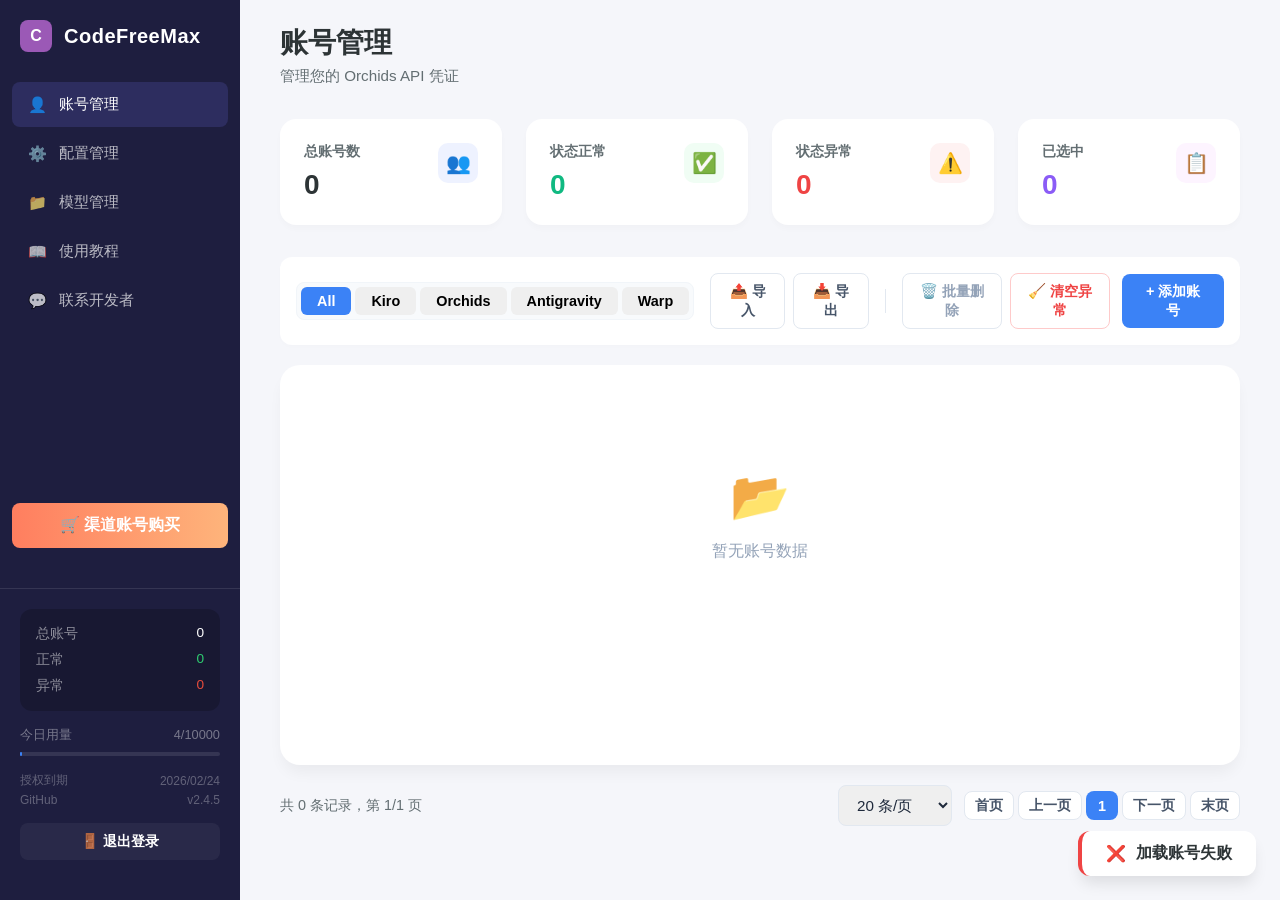
==== commit 3765f08f: "perf: 优化性能并重构代码结构 - 优化 sharded memory cache 性能 - 添加认证模块 (internal/auth/) - 添加性能监控模块 (internal/perf/)" ====
--- a/web/static/index.html
+++ b/web/static/index.html
@@ -597,6 +597,71 @@
       overflow: hidden;
       text-overflow: ellipsis;
       white-space: nowrap;
+    }
+
+    /* Platform Badges */
+    .badge-kiro {
+      background: #e0f2fe;
+      color: #0369a1;
+    }
+
+    .badge-orchids {
+      background: #f5f3ff;
+      color: #7c3aed;
+    }
+
+    .badge-antigravity {
+      background: #f0fdf4;
+      color: #16a34a;
+    }
+
+    .badge-warp {
+      background: #eef2ff;
+      color: #4f46e5;
+    }
+
+    .status-badge {
+      padding: 4px 8px;
+      border-radius: 6px;
+      font-size: 0.8rem;
+      font-weight: 600;
+    }
+
+    .status-enabled {
+      background: #ecfdf4;
+      color: #15803d;
+    }
+
+    .default-check {
+      color: #10b981;
+      font-size: 1.1rem;
+    }
+
+    .set-default-link {
+      color: #3b82f6;
+      text-decoration: none;
+      cursor: pointer;
+      font-size: 0.85rem;
+    }
+
+    .set-default-link:hover {
+      text-decoration: underline;
+    }
+
+    .tab-kiro.active {
+      background: #3b82f6 !important;
+    }
+
+    .tab-orchids.active {
+      background: #8b5cf6 !important;
+    }
+
+    .tab-antigravity.active {
+      background: #10b981 !important;
+    }
+
+    .tab-warp.active {
+      background: #6366f1 !important;
     }
   </style>
 </head>
@@ -620,7 +685,7 @@
       </li>
       <li class="sidebar-item">
         <a href="#" class="sidebar-link" onclick="switchTab('models')">
-          <span>💎</span> 模型管理
+          <span>📁</span> 模型管理
         </a>
       </li>
       <li class="sidebar-item">
@@ -628,7 +693,15 @@
           <span>📖</span> 使用教程
         </a>
       </li>
+      <li class="sidebar-item">
+        <a href="#" class="sidebar-link">
+          <span>💬</span> 联系开发者
+        </a>
+      </li>
     </ul>
+    <div style="padding: 0 12px; margin-bottom: 20px;">
+      <a href="#" class="buy-button">🛒 渠道账号购买</a>
+    </div>
     <div class="sidebar-footer">
       <div class="sidebar-footer-stats">
         <div class="footer-stat-item">
@@ -997,16 +1070,20 @@
     <div id="modelsWrapper" style="display: none; height: 100%;">
       <section class="header-section" id="modelsHeader">
         <h1>模型管理</h1>
-        <p>管理各渠道的模型映射与显示配置</p>
+        <p>管理各渠道的可用模型列表</p>
       </section>
 
       <div class="toolbar" style="padding: 16px; gap: 16px;">
         <div class="filter-tabs" id="modelPlatformFilters" style="background: #f8fafc; border: 1px solid #f1f5f9;">
           <button class="tab-item active" onclick="filterModelsByChannel('')">All</button>
-          <button class="tab-item" onclick="filterModelsByChannel('Kiro')">Kiro</button>
-          <button class="tab-item" onclick="filterModelsByChannel('Orchids')">Orchids</button>
-          <button class="tab-item" onclick="filterModelsByChannel('Antigravity')">Antigravity</button>
-          <button class="tab-item" onclick="filterModelsByChannel('Warp')">Warp</button>
+          <button class="tab-item tab-kiro" onclick="filterModelsByChannel('Kiro')">Kiro</button>
+          <button class="tab-item tab-orchids" onclick="filterModelsByChannel('Orchids')">Orchids</button>
+          <button class="tab-item tab-antigravity" onclick="filterModelsByChannel('Antigravity')">Antigravity</button>
+          <button class="tab-item tab-warp" onclick="filterModelsByChannel('Warp')">Warp</button>
+        </div>
+
+        <div id="modelCountDisplay" style="color: #64748b; font-size: 0.9rem; margin-left: 8px;">
+          共 <strong id="totalModelCount">0</strong> 个模型
         </div>
 
         <div style="flex: 1; display: flex; gap: 12px; align-items: center; justify-content: flex-end;">
@@ -1892,14 +1969,15 @@
         const container = document.getElementById("modelsList");
         let filtered = models;
         if (currentModelChannel) {
-          filtered = models.filter(m => m.channel === currentModelChannel);
-        }
-
-        // Sort: SortOrder descending, then Name ascending
+          filtered = models.filter(m => m.channel.toLowerCase() === currentModelChannel.toLowerCase());
+        }
+
+        // Sort: SortOrder ascending
         filtered.sort((a, b) => {
-          if (b.sort_order !== a.sort_order) return b.sort_order - a.sort_order;
-          return a.name.localeCompare(b.name);
+          return a.sort_order - b.sort_order;
         });
+
+        document.getElementById("totalModelCount").textContent = filtered.length;
 
         if (filtered.length === 0) {
           container.innerHTML = `
@@ -1916,11 +1994,11 @@
               <tr>
                 <th style="width: 60px;">ID</th>
                 <th>渠道</th>
-                <th>模型 ID</th>
-                <th>显示名称</th>
-                <th>权重</th>
+                <th>模型ID</th>
+                <th>模型名称</th>
                 <th>状态</th>
                 <th>默认</th>
+                <th>排序</th>
                 <th style="text-align: right;">操作</th>
               </tr>
             </thead>
@@ -1928,23 +2006,23 @@
               ${filtered.map(m => `
                 <tr>
                   <td style="color: #64748b; font-size: 0.9rem;">${m.id}</td>
-                  <td><span class="tag" style="background: #e0f2fe; color: #0284c7;">${escapeHtml(m.channel)}</span></td>
+                  <td><span class="tag badge-${m.channel.toLowerCase()}">${escapeHtml(m.channel)}</span></td>
                   <td style="font-family: monospace; color: #475569;">${escapeHtml(m.model_id)}</td>
-                  <td style="font-weight: 600; color: #1e293b;">${escapeHtml(m.name)}</td>
-                  <td>${m.sort_order}</td>
+                  <td style="font-weight: 500; color: #1e293b;">${escapeHtml(m.name)}</td>
                   <td>
-                    <span class="tag" style="
-                      background: ${m.status === 'available' ? '#ecfdf5' : m.status === 'maintenance' ? '#fffbeb' : '#fef2f2'};
-                      color: ${m.status === 'available' ? '#10b981' : m.status === 'maintenance' ? '#f59e0b' : '#ef4444'};
-                    ">
-                      ${m.status === 'available' ? '可用' : m.status === 'maintenance' ? '维护' : '下线'}
+                    <span class="status-badge status-enabled">
+                      ${m.status === 'available' || m.status === true ? '启用' : '禁用'}
                     </span>
                   </td>
-                  <td>${m.is_default ? '<span style="color: #10b981;">●</span>' : ''}</td>
+                  <td style="text-align: center;">
+                    ${m.is_default ? '<span class="default-check">✅</span>' : '-'}
+                  </td>
+                  <td>${m.sort_order}</td>
                   <td style="text-align: right;">
-                    <div style="display: flex; justify-content: flex-end; gap: 12px;">
-                      <i class="action-icon" onclick="editModel('${m.id}')" title="编辑">✏️</i>
-                      <i class="action-icon" onclick="deleteModel('${m.id}')" title="删除">🗑️</i>
+                    <div style="display: flex; justify-content: flex-end; align-items: center; gap: 12px;">
+                      <i class="action-icon" style="font-size: 1.2rem;" onclick="editModel('${m.id}')" title="编辑">📋</i>
+                      ${!m.is_default ? `<a class="set-default-link" onclick="setDefaultModel('${m.id}')">设为默认</a>` : ''}
+                      <i class="action-icon" style="font-size: 1.2rem;" onclick="deleteModel('${m.id}')" title="删除">🗑️</i>
                     </div>
                   </td>
                 </tr>
@@ -1952,6 +2030,27 @@
             </tbody>
           </table>
         `;
+      }
+
+      async function setDefaultModel(id) {
+        const model = models.find(m => m.id === id);
+        if (!model) return;
+
+        try {
+          // Updated logic to clear other defaults for same channel
+          const updatedModel = { ...model, is_default: true };
+          const res = await fetch(`/api/models/${id}`, {
+            method: "PUT",
+            headers: { "Content-Type": "application/json" },
+            body: JSON.stringify(updatedModel),
+          });
+          if (!res.ok) throw new Error(await res.text());
+
+          showToast("设为默认成功");
+          loadModels();
+        } catch (err) {
+          showToast("设置失败: " + err.message, "error");
+        }
       }
 
       function filterModelsByChannel(channel) {
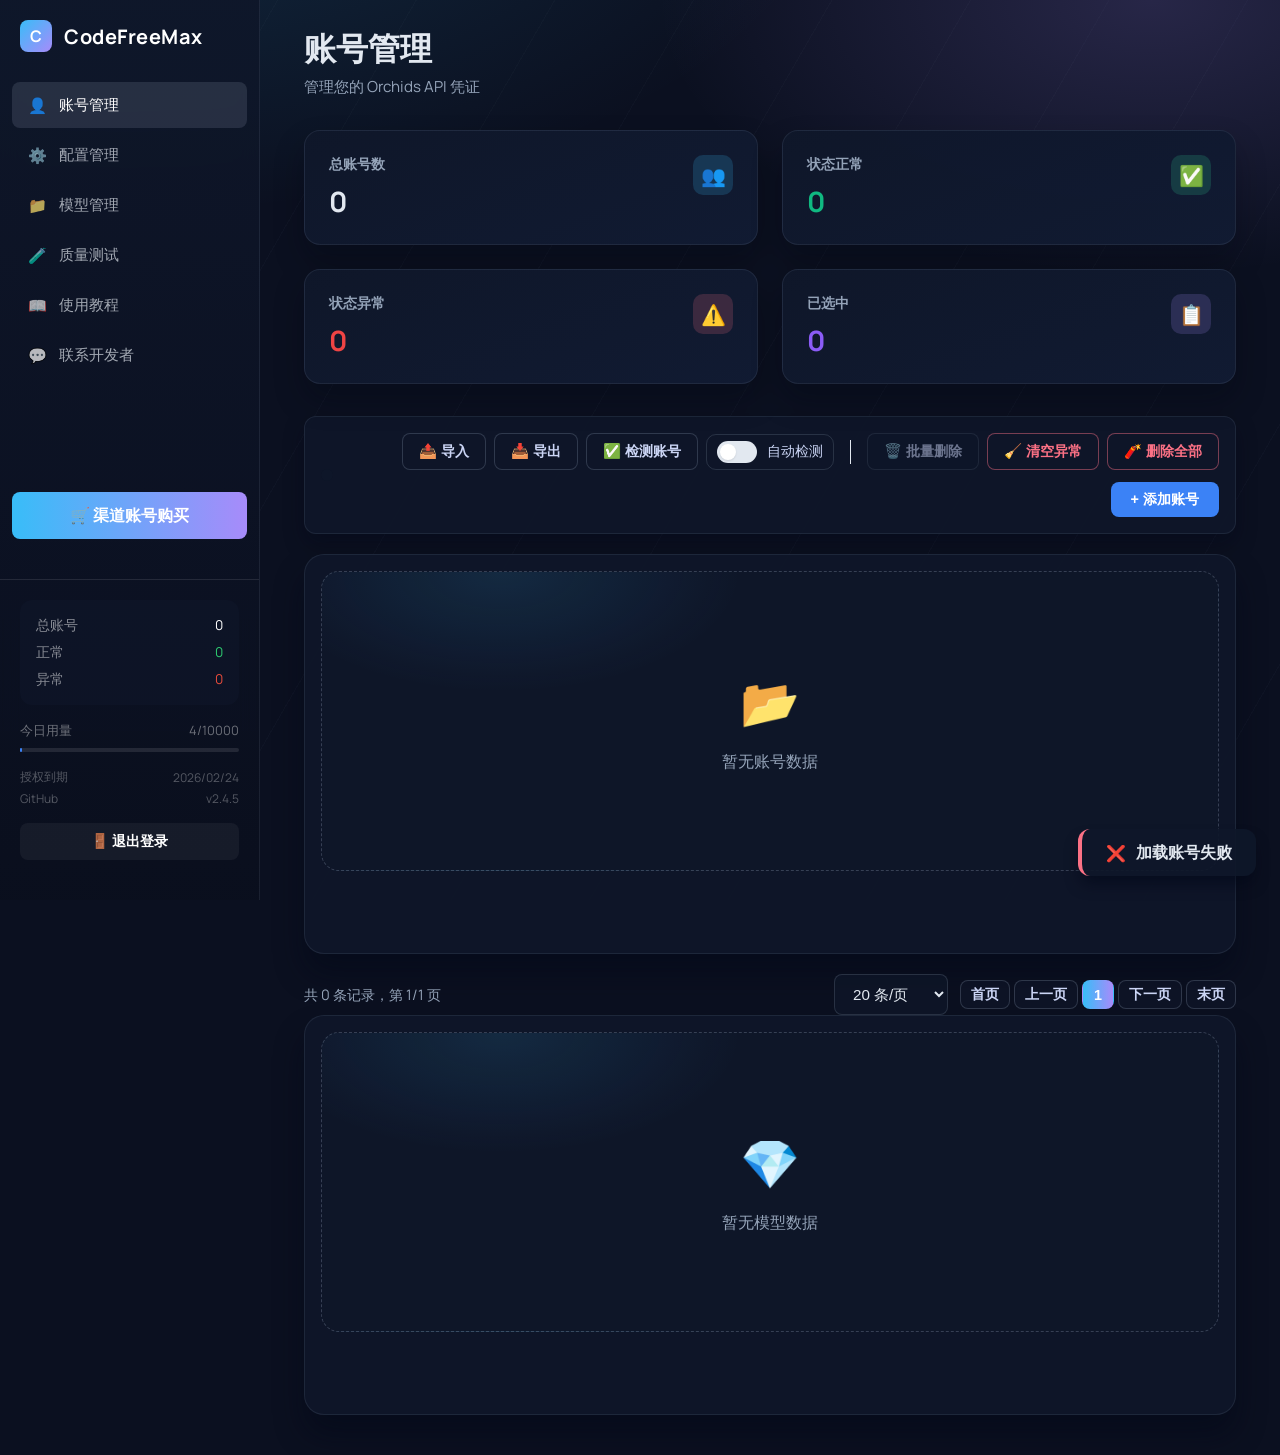
==== commit c93c3808: "Update: 更新API、配置和前端文件" ====
--- a/web/static/index.html
+++ b/web/static/index.html
@@ -6,6 +6,8 @@
   <meta name="viewport" content="width=device-width, initial-scale=1.0" />
   <title>API 管理面板</title>
   <style>
+    @import url("https://fonts.googleapis.com/css2?family=Manrope:wght@400;500;600;700&family=Sora:wght@400;600;700&display=swap");
+
     * {
       margin: 0;
       padding: 0;
@@ -13,32 +15,44 @@
     }
 
     :root {
-      --sidebar-bg: #1e1e3f;
-      --sidebar-active: #2d2d5f;
-      --main-bg: #f5f6fa;
-      --card-bg: #ffffff;
-      --text-primary: #2d3436;
-      --text-secondary: #636e72;
-      --accent-blue: #3498db;
-      --accent-purple: #9b59b6;
-      --accent-green: #2ecc71;
-      --accent-red: #e74c3c;
-      --accent-orange: #e67e22;
-      --border-color: rgba(0, 0, 0, 0.05);
+      --sidebar-bg: #0f172a;
+      --sidebar-active: rgba(148, 163, 184, 0.18);
+      --main-bg: #0b1020;
+      --card-bg: #0f172a;
+      --card-soft: #111b33;
+      --text-primary: #e2e8f0;
+      --text-secondary: #94a3b8;
+      --accent-blue: #38bdf8;
+      --accent-green: #34d399;
+      --accent-red: #fb7185;
+      --accent-orange: #f59e0b;
+      --accent-purple: #a78bfa;
+      --border-color: rgba(148, 163, 184, 0.15);
     }
 
     body {
-      font-family: -apple-system, BlinkMacSystemFont, "Segoe UI", Roboto, "Helvetica Neue", Arial, sans-serif;
-      background: var(--main-bg);
+      font-family: "Manrope", "Noto Sans SC", sans-serif;
+      background: radial-gradient(1200px 600px at 10% -10%, rgba(56, 189, 248, 0.15), transparent 60%),
+        radial-gradient(900px 500px at 90% 0%, rgba(167, 139, 250, 0.18), transparent 55%),
+        #0b1020;
       color: var(--text-primary);
       display: flex;
       min-height: 100vh;
     }
 
+    body::before {
+      content: "";
+      position: fixed;
+      inset: 0;
+      background: repeating-linear-gradient(120deg, rgba(148, 163, 184, 0.03) 0 1px, transparent 1px 120px);
+      pointer-events: none;
+      z-index: 0;
+    }
+
     /* Sidebar Styles */
     .sidebar {
-      width: 240px;
-      background: var(--sidebar-bg);
+      width: 260px;
+      background: linear-gradient(180deg, rgba(15, 23, 42, 0.95), rgba(10, 15, 30, 0.98));
       color: white;
       display: flex;
       flex-direction: column;
@@ -46,6 +60,8 @@
       position: fixed;
       height: 100vh;
       z-index: 100;
+      border-right: 1px solid rgba(148, 163, 184, 0.12);
+      backdrop-filter: blur(10px);
     }
 
     .sidebar-header {
@@ -58,7 +74,7 @@
     .sidebar-header .logo {
       width: 32px;
       height: 32px;
-      background: var(--accent-purple);
+      background: linear-gradient(135deg, #38bdf8, #a78bfa);
       border-radius: 8px;
       display: flex;
       align-items: center;
@@ -87,7 +103,7 @@
       align-items: center;
       gap: 12px;
       padding: 12px 16px;
-      color: rgba(255, 255, 255, 0.7);
+      color: rgba(226, 232, 240, 0.7);
       text-decoration: none;
       border-radius: 8px;
       font-size: 0.95rem;
@@ -95,7 +111,7 @@
     }
 
     .sidebar-link:hover {
-      background: rgba(255, 255, 255, 0.05);
+      background: rgba(148, 163, 184, 0.12);
       color: white;
     }
 
@@ -110,7 +126,7 @@
     }
 
     .sidebar-footer-stats {
-      background: rgba(0, 0, 0, 0.2);
+      background: rgba(15, 23, 42, 0.6);
       border-radius: 12px;
       padding: 16px;
       margin-bottom: 16px;
@@ -140,7 +156,7 @@
     }
 
     .buy-button {
-      background: linear-gradient(90deg, #ff7e5f, #feb47b);
+      background: linear-gradient(90deg, #38bdf8, #a78bfa);
       color: white;
       padding: 12px;
       border-radius: 8px;
@@ -154,8 +170,11 @@
     /* Main Content Styles */
     .main-content {
       flex: 1;
-      margin-left: 240px;
-      padding: 24px 40px;
+      margin-left: 260px;
+      padding: 28px 44px 40px;
+      position: relative;
+      z-index: 1;
+      animation: fadeUp 0.45s ease;
     }
 
     .header-section {
@@ -163,7 +182,8 @@
     }
 
     .header-section h1 {
-      font-size: 1.75rem;
+      font-family: "Sora", "Noto Sans SC", sans-serif;
+      font-size: 2rem;
       font-weight: 700;
       margin-bottom: 4px;
     }
@@ -171,6 +191,18 @@
     .header-section p {
       color: var(--text-secondary);
       font-size: 0.95rem;
+    }
+
+    @keyframes fadeUp {
+      from {
+        opacity: 0;
+        transform: translateY(12px);
+      }
+
+      to {
+        opacity: 1;
+        transform: translateY(0);
+      }
     }
 
     /* Grid Layouts */
@@ -181,14 +213,27 @@
       margin-bottom: 32px;
     }
 
+    @media (max-width: 1400px) {
+      .stats-grid {
+        grid-template-columns: repeat(2, 1fr);
+      }
+    }
+
     .stat-card {
-      background: var(--card-bg);
+      background: linear-gradient(160deg, rgba(15, 23, 42, 0.98), rgba(17, 27, 51, 0.98));
       border-radius: 16px;
       padding: 24px;
-      box-shadow: 0 4px 6px rgba(0, 0, 0, 0.02);
+      box-shadow: 0 16px 30px rgba(3, 7, 18, 0.3);
       display: flex;
       justify-content: space-between;
       align-items: flex-start;
+      border: 1px solid rgba(148, 163, 184, 0.12);
+      transition: transform 0.2s ease, box-shadow 0.2s ease;
+    }
+
+    .stat-card:hover {
+      transform: translateY(-2px);
+      box-shadow: 0 20px 36px rgba(2, 6, 23, 0.45);
     }
 
     .stat-info .label {
@@ -215,62 +260,67 @@
     }
 
     .stat-icon.total {
-      background: #eef2ff;
-      color: #6366f1;
+      background: rgba(56, 189, 248, 0.18);
+      color: #38bdf8;
     }
 
     .stat-icon.normal {
-      background: #f0fdf4;
-      color: #22c55e;
+      background: rgba(52, 211, 153, 0.18);
+      color: #34d399;
     }
 
     .stat-icon.abnormal {
-      background: #fef2f2;
-      color: #ef4444;
+      background: rgba(251, 113, 133, 0.18);
+      color: #fb7185;
     }
 
     .stat-icon.selected {
-      background: #fdf4ff;
-      color: #a855f7;
+      background: rgba(167, 139, 250, 0.18);
+      color: #a78bfa;
     }
 
     /* Toolbar and Filter */
     .toolbar {
-      background: var(--card-bg);
+      background: rgba(15, 23, 42, 0.9);
       padding: 12px 16px;
       border-radius: 12px;
       display: flex;
       justify-content: space-between;
       align-items: center;
       margin-bottom: 20px;
-      box-shadow: 0 2px 4px rgba(0, 0, 0, 0.01);
+      border: 1px solid rgba(148, 163, 184, 0.12);
+      box-shadow: 0 10px 20px rgba(2, 6, 23, 0.35);
+      gap: 16px;
     }
 
     .filter-tabs {
       display: flex;
-      background: #f1f2f6;
-      padding: 4px;
-      border-radius: 8px;
-      gap: 4px;
+      flex-wrap: wrap;
+      background: rgba(15, 23, 42, 0.65);
+      padding: 6px;
+      border-radius: 10px;
+      gap: 6px;
     }
 
     .tab-item {
-      padding: 6px 16px;
+      padding: 6px 14px;
       border-radius: 6px;
       font-size: 0.9rem;
       font-weight: 600;
       cursor: pointer;
       transition: all 0.2s;
       border: none;
+      color: #cbd5f5;
+      background: transparent;
     }
 
     .tab-item.active {
-      background: #3b82f6;
+      background: linear-gradient(90deg, rgba(56, 189, 248, 0.9), rgba(167, 139, 250, 0.9));
       color: white;
     }
 
     .tab-item:not(.active):hover {
-      background: rgba(0, 0, 0, 0.05);
+      background: rgba(148, 163, 184, 0.2);
     }
 
     .action-buttons {
@@ -291,54 +341,84 @@
       transition: all 0.2s;
     }
 
+    .btn:disabled {
+      opacity: 0.5;
+      cursor: not-allowed;
+    }
+
     .btn-outline {
-      background: white;
-      border-color: #e2e8f0;
-      color: #475569;
+      background: rgba(15, 23, 42, 0.6);
+      border-color: rgba(148, 163, 184, 0.25);
+      color: #cbd5f5;
     }
 
     .btn-outline:hover {
-      background: #f8fafc;
+      background: rgba(148, 163, 184, 0.18);
     }
 
     .btn-danger-outline {
-      background: white;
-      border-color: #fecaca;
-      color: #ef4444;
+      background: rgba(15, 23, 42, 0.6);
+      border-color: rgba(251, 113, 133, 0.45);
+      color: #fb7185;
     }
 
     .btn-primary {
-      background: #3b82f6;
+      background: linear-gradient(90deg, #38bdf8, #a78bfa);
       color: white;
     }
 
     /* Content Area */
     .content-card {
-      background: var(--card-bg);
+      background: rgba(15, 23, 42, 0.9);
       border-radius: 20px;
       overflow: hidden;
-      box-shadow: 0 10px 15px -3px rgba(0, 0, 0, 0.05);
+      box-shadow: 0 20px 30px rgba(2, 6, 23, 0.45);
       min-height: 400px;
+      border: 1px solid rgba(148, 163, 184, 0.12);
+    }
+
+    .table-wrap {
+      width: 100%;
+      overflow: auto;
+    }
+
+    .table-wrap::-webkit-scrollbar {
+      height: 10px;
+    }
+
+    .table-wrap::-webkit-scrollbar-thumb {
+      background: rgba(148, 163, 184, 0.25);
+      border-radius: 999px;
     }
 
     table {
       width: 100%;
       border-collapse: collapse;
+      min-width: 1100px;
     }
 
     th {
-      padding: 16px 24px;
+      padding: 14px 20px;
       text-align: left;
       font-size: 0.85rem;
-      color: var(--text-secondary);
+      color: #94a3b8;
       font-weight: 600;
       border-bottom: 1px solid var(--border-color);
+      position: sticky;
+      top: 0;
+      background: rgba(15, 23, 42, 0.95);
+      backdrop-filter: blur(6px);
     }
 
     td {
-      padding: 16px 24px;
+      padding: 12px 20px;
       border-bottom: 1px solid var(--border-color);
       font-size: 0.9rem;
+      color: #cbd5f5;
+    }
+
+    thead {
+      background: rgba(15, 23, 42, 0.9);
     }
 
     tr:last-child td {
@@ -346,7 +426,16 @@
     }
 
     tr:hover {
-      background: #fafafa;
+      background: rgba(148, 163, 184, 0.06);
+    }
+
+    .empty-state {
+      background: radial-gradient(400px 200px at 20% 0%, rgba(56, 189, 248, 0.12), transparent 60%),
+        rgba(15, 23, 42, 0.8);
+      border: 1px dashed rgba(148, 163, 184, 0.3);
+      border-radius: 18px;
+      padding: 24px;
+      margin: 16px;
     }
 
     /* Modal and Overlay */
@@ -357,27 +446,30 @@
       left: 0;
       width: 100%;
       height: 100%;
-      background: rgba(0, 0, 0, 0.4);
-      backdrop-filter: blur(4px);
+      background: rgba(2, 6, 23, 0.65);
+      backdrop-filter: blur(6px);
       justify-content: center;
       align-items: center;
       z-index: 1000;
     }
 
     .modal-content {
-      background: white;
-      border-radius: 20px;
-      padding: 32px;
+      background: rgba(15, 23, 42, 0.98);
+      border-radius: 18px;
+      padding: 28px;
       width: 100%;
-      max-width: 500px;
-      box-shadow: 0 20px 25px -5px rgba(0, 0, 0, 0.1);
+      max-width: 520px;
+      box-shadow: 0 30px 60px rgba(2, 6, 23, 0.5);
+      border: 1px solid rgba(148, 163, 184, 0.18);
     }
 
     .form-input {
       width: 100%;
       padding: 10px 14px;
-      border: 1px solid #e2e8f0;
+      border: 1px solid rgba(148, 163, 184, 0.2);
       border-radius: 10px;
+      background: rgba(15, 23, 42, 0.7);
+      color: #e2e8f0;
       margin-top: 6px;
     }
 
@@ -390,10 +482,10 @@
     }
 
     .toast {
-      background: white;
+      background: rgba(15, 23, 42, 0.92);
       padding: 12px 24px;
       border-radius: 12px;
-      box-shadow: 0 10px 15px -3px rgba(0, 0, 0, 0.1);
+      box-shadow: 0 10px 15px -3px rgba(2, 6, 23, 0.6);
       margin-top: 10px;
       display: flex;
       align-items: center;
@@ -414,6 +506,44 @@
       }
     }
 
+    @media (max-width: 1200px) {
+      .stats-grid {
+        grid-template-columns: repeat(2, 1fr);
+      }
+    }
+
+    @media (max-width: 900px) {
+      body {
+        flex-direction: column;
+        overflow-x: hidden;
+      }
+
+      .sidebar {
+        position: relative;
+        width: 100%;
+        height: auto;
+      }
+
+      .main-content {
+        margin-left: 0;
+        padding: 20px;
+        width: 100%;
+      }
+
+      .toolbar {
+        flex-direction: column;
+        align-items: flex-start;
+      }
+
+      .stats-grid {
+        grid-template-columns: 1fr;
+      }
+
+      .table-wrap {
+        overflow-x: auto;
+      }
+    }
+
     .config-section {
       padding-top: 8px;
     }
@@ -422,7 +552,7 @@
       display: block;
       font-size: 0.85rem;
       font-weight: 500;
-      color: #64748b;
+      color: #94a3b8;
       margin-bottom: 8px;
     }
 
@@ -430,16 +560,17 @@
       width: 100%;
       padding: 10px 14px;
       border-radius: 8px;
-      border: 1px solid #e2e8f0;
+      border: 1px solid rgba(148, 163, 184, 0.2);
       font-size: 0.95rem;
-      color: #1e293b;
+      color: #e2e8f0;
+      background: rgba(15, 23, 42, 0.7);
       transition: all 0.2s;
     }
 
     .form-input:focus {
       outline: none;
-      border-color: #3b82f6;
-      box-shadow: 0 0 0 3px rgba(59, 130, 246, 0.1);
+      border-color: #38bdf8;
+      box-shadow: 0 0 0 3px rgba(56, 189, 248, 0.2);
     }
 
     .btn-icon {
@@ -455,7 +586,7 @@
     }
 
     .btn-icon:hover {
-      color: #1e293b;
+      color: #e2e8f0;
     }
 
     .platform-tabs {
@@ -465,8 +596,8 @@
     }
 
     .platform-tabs .tab-item {
-      background: #f1f5f9;
-      color: #64748b;
+      background: rgba(15, 23, 42, 0.7);
+      color: #cbd5f5;
       padding: 8px 16px;
       border-radius: 8px;
       font-size: 0.9rem;
@@ -475,12 +606,77 @@
     }
 
     .platform-tabs .tab-item:hover {
-      background: #e2e8f0;
+      background: rgba(148, 163, 184, 0.2);
     }
 
     .platform-tabs .tab-item.active {
-      background: #3b82f6;
+      background: linear-gradient(90deg, rgba(56, 189, 248, 0.9), rgba(167, 139, 250, 0.9));
       color: #fff;
+    }
+
+    /* Config & Models Panel Overrides */
+    #keysWrapper,
+    #modelsWrapper {
+      background: transparent !important;
+      color: #e2e8f0;
+    }
+
+    #keysWrapper h2,
+    #modelsWrapper h2 {
+      color: #e2e8f0 !important;
+    }
+
+    #keysWrapper p,
+    #modelsWrapper p,
+    #keysWrapper small,
+    #modelsWrapper small {
+      color: #94a3b8 !important;
+    }
+
+    #keysWrapper .content-card,
+    #modelsWrapper .content-card {
+      background: rgba(15, 23, 42, 0.9) !important;
+      border: 1px solid rgba(148, 163, 184, 0.12) !important;
+      box-shadow: 0 20px 30px rgba(2, 6, 23, 0.45) !important;
+    }
+
+    #keysWrapper .platform-tabs .tab-item,
+    #modelsWrapper .platform-tabs .tab-item {
+      background: rgba(15, 23, 42, 0.7);
+      color: #cbd5f5;
+    }
+
+    #keysWrapper .platform-tabs .tab-item.active,
+    #modelsWrapper .platform-tabs .tab-item.active {
+      background: linear-gradient(90deg, rgba(56, 189, 248, 0.9), rgba(167, 139, 250, 0.9));
+      color: #fff;
+    }
+
+    #configTabs {
+      border-bottom: 1px solid rgba(148, 163, 184, 0.12) !important;
+    }
+
+    #modelPlatformFilters {
+      background: rgba(15, 23, 42, 0.7) !important;
+      border: 1px solid rgba(148, 163, 184, 0.12) !important;
+    }
+
+    #keysWrapper .key-display {
+      background: rgba(15, 23, 42, 0.7) !important;
+      border-color: rgba(148, 163, 184, 0.3) !important;
+      color: #cbd5f5;
+    }
+
+    #keysWrapper .form-input,
+    #modelsWrapper .form-input {
+      background: rgba(15, 23, 42, 0.7) !important;
+      border-color: rgba(148, 163, 184, 0.2) !important;
+      color: #e2e8f0 !important;
+    }
+
+    #keysWrapper .form-input::placeholder,
+    #modelsWrapper .form-input::placeholder {
+      color: rgba(148, 163, 184, 0.6);
     }
 
     /* Toggle Switch Refinement */
@@ -562,14 +758,14 @@
     }
 
     .tag-free {
-      background: #ecfdf5;
-      color: #10b981;
-      border: 1px solid #d1fae5;
+      background: rgba(52, 211, 153, 0.16);
+      color: #34d399;
+      border: 1px solid rgba(52, 211, 153, 0.3);
     }
 
     .tag-status-normal {
-      background: #ecfdf5;
-      color: #10b981;
+      background: rgba(52, 211, 153, 0.16);
+      color: #34d399;
       font-size: 0.7rem;
       padding: 4px 6px;
       line-height: 1.2;
@@ -585,12 +781,12 @@
     }
 
     .action-icon:hover {
-      color: #1e293b;
+      color: #e2e8f0;
     }
 
     .token-text {
       font-family: monospace;
-      color: #64748b;
+      color: #94a3b8;
       font-size: 0.85rem;
       max-width: 200px;
       display: inline-block;
@@ -689,6 +885,11 @@
         </a>
       </li>
       <li class="sidebar-item">
+        <a href="#" class="sidebar-link" onclick="switchTab('qa')">
+          <span>🧪</span> 质量测试
+        </a>
+      </li>
+      <li class="sidebar-item">
         <a href="#" class="sidebar-link">
           <span>📖</span> 使用教程
         </a>
@@ -780,29 +981,30 @@
       </section>
 
       <div id="accountsTabContent">
-        <div class="toolbar" style="padding: 16px; gap: 16px;">
-          <div class="filter-tabs" id="platformFilters" style="background: #f8fafc; border: 1px solid #f1f5f9;">
-            <button class="tab-item active" onclick="filterByPlatform('')">All</button>
-            <button class="tab-item" onclick="filterByPlatform('Kiro')">Kiro</button>
-            <button class="tab-item" onclick="filterByPlatform('Orchids')">Orchids</button>
-            <button class="tab-item" onclick="filterByPlatform('Antigravity')">Antigravity</button>
-            <button class="tab-item" onclick="filterByPlatform('Warp')">Warp</button>
-          </div>
-
-          <div style="flex: 1; display: flex; gap: 12px; align-items: center; justify-content: flex-end;">
-            <div style="display: flex; gap: 8px;">
-              <button class="btn btn-outline" style="background: #fff;"
-                onclick="document.getElementById('importFile').click()">📤 导入</button>
-              <button class="btn btn-outline" style="background: #fff;" onclick="exportAccounts()">📥 导出</button>
+        <div class="toolbar" style="padding: 16px; gap: 16px; flex-wrap: wrap;">
+          <div class="filter-tabs" id="platformFilters"></div>
+
+          <div
+            style="flex: 1; display: flex; gap: 12px; align-items: center; justify-content: flex-end; flex-wrap: wrap;">
+            <div style="display: flex; gap: 8px; flex-wrap: wrap; align-items: center;">
+              <button class="btn btn-outline" onclick="document.getElementById('importFile').click()">📤 导入</button>
+              <button class="btn btn-outline" onclick="exportAccounts()">📥 导出</button>
               <input type="file" id="importFile" accept=".json" style="display: none"
                 onchange="importAccounts(event)" />
+              <button class="btn btn-outline" id="checkAllBtn" onclick="checkAllAccounts()">✅ 检测账号</button>
+              <label class="toggle"
+                style="gap: 10px; padding: 6px 10px; border-radius: 10px; border: 1px solid rgba(148,163,184,0.2);">
+                <input type="checkbox" id="autoCheckToggle" onchange="toggleAutoCheck(this.checked)" />
+                <span class="toggle-slider"></span>
+                <span style="font-size: 0.85rem; color: #cbd5f5;">自动检测</span>
+              </label>
             </div>
             <div style="width: 1px; height: 24px; background: #e2e8f0; margin: 0 4px;"></div>
             <div style="display: flex; gap: 8px;">
-              <button class="btn btn-outline" style="color: #94a3b8; background: #fff;" id="batchDeleteBtn" disabled
-                onclick="batchDeleteAccounts()">🗑️ 批量删除</button>
-              <button class="btn btn-outline" style="color: #ef4444; border-color: #fecaca; background: #fff;"
-                onclick="clearAbnormalAccounts()">🧹 清空异常</button>
+              <button class="btn btn-outline" id="batchDeleteBtn" disabled onclick="batchDeleteAccounts()">🗑️
+                批量删除</button>
+              <button class="btn btn-danger-outline" onclick="clearAbnormalAccounts()">🧹 清空异常</button>
+              <button class="btn btn-danger-outline" onclick="deleteAllAccounts()">🧨 删除全部</button>
             </div>
             <button class="btn btn-primary" style="background: #3b82f6; border: none; padding: 8px 20px;"
               onclick="openModal()">+ 添加账号</button>
@@ -1067,38 +1269,89 @@
 
 
     <!-- Models Wrapper -->
-    <div id="modelsWrapper" style="display: none; height: 100%;">
+    <div id="modelsWrapper" style="display: none;">
       <section class="header-section" id="modelsHeader">
         <h1>模型管理</h1>
         <p>管理各渠道的可用模型列表</p>
       </section>
 
-      <div class="toolbar" style="padding: 16px; gap: 16px;">
-        <div class="filter-tabs" id="modelPlatformFilters" style="background: #f8fafc; border: 1px solid #f1f5f9;">
+      <div class="toolbar" style="padding: 16px; gap: 16px; flex-wrap: wrap;">
+        <div class="filter-tabs" id="modelPlatformFilters">
           <button class="tab-item active" onclick="filterModelsByChannel('')">All</button>
-          <button class="tab-item tab-kiro" onclick="filterModelsByChannel('Kiro')">Kiro</button>
           <button class="tab-item tab-orchids" onclick="filterModelsByChannel('Orchids')">Orchids</button>
-          <button class="tab-item tab-antigravity" onclick="filterModelsByChannel('Antigravity')">Antigravity</button>
-          <button class="tab-item tab-warp" onclick="filterModelsByChannel('Warp')">Warp</button>
-        </div>
-
-        <div id="modelCountDisplay" style="color: #64748b; font-size: 0.9rem; margin-left: 8px;">
+        </div>
+
+        <div
+          style="display: flex; gap: 12px; align-items: center; justify-content: flex-end; flex-wrap: wrap; margin-left: auto;">
           共 <strong id="totalModelCount">0</strong> 个模型
         </div>
-
-        <div style="flex: 1; display: flex; gap: 12px; align-items: center; justify-content: flex-end;">
-          <button class="btn btn-primary" style="background: #3b82f6; border: none; padding: 8px 20px;"
-            onclick="openModelModal()">+ 添加模型</button>
-        </div>
+        <button class="btn btn-outline" onclick="refreshModels()">🔄 从上游刷新</button>
+        <button class="btn btn-primary" style="background: #3b82f6; border: none; padding: 8px 20px;"
+          onclick="openModelModal()">+ 添加模型</button>
       </div>
-
-      <div class="content-card">
-        <div id="modelsList">
-          <div class="empty-state"
-            style="display: flex; flex-direction: column; align-items: center; justify-content: center; height: 300px; color: #94a3b8;">
-            <span style="font-size: 3rem; margin-bottom: 16px;">💎</span>
-            <p>暂无模型数据</p>
-          </div>
+    </div>
+
+    <div class="content-card">
+      <div id="modelsList">
+        <div class="empty-state"
+          style="display: flex; flex-direction: column; align-items: center; justify-content: center; height: 300px; color: #94a3b8;">
+          <span style="font-size: 3rem; margin-bottom: 16px;">💎</span>
+          <p>暂无模型数据</p>
+        </div>
+      </div>
+    </div>
+    </div>
+    </div>
+
+    <!-- QA Tester Wrapper -->
+    <div id="qaWrapper" style="display: none;">
+      <section class="header-section" id="qaHeader">
+        <h1>API 质量测试</h1>
+        <p>运行预定义测试用例以验证 API 输出质量</p>
+      </section>
+
+      <div class="content-card" style="padding: 24px;">
+        <div style="display: flex; gap: 16px; margin-bottom: 24px;">
+          <div style="flex: 1;">
+            <label class="form-label">测试用例</label>
+            <select id="qaTestCase" class="form-input" onchange="loadQaPrompt()">
+              <option value="greeting">Basic Greeting (基础问候)</option>
+              <option value="math">Mathematical Reasoning (数学推理/思考)</option>
+              <option value="tool_ls">Tool Use: ls (工具调用: ls)</option>
+              <option value="tool_calc">Tool Use: calc (工具: 计算)</option>
+              <option value="mega_context">Ultra-Long Context (超长上下文 50k+)</option>
+              <option value="custom">Custom Input (自定义输入)</option>
+            </select>
+          </div>
+          <div style="flex: 1;">
+            <label class="form-label">模型</label>
+            <input type="text" id="qaModel" class="form-input" value="claude-3-5-sonnet-20241022" />
+          </div>
+          <div style="display: flex; align-items: flex-end;">
+            <button class="btn btn-primary" onclick="runQaTest()" id="qaRunBtn">▶ 运行测试</button>
+          </div>
+        </div>
+
+        <div style="margin-bottom: 24px;">
+          <label class="form-label">Prompt Input</label>
+          <textarea id="qaInput" class="form-input" rows="4"
+            style="font-family: monospace;">Hello, say hi locally.</textarea>
+        </div>
+
+        <div>
+          <label class="form-label">Output Log</label>
+          <div id="qaOutput" style="
+            background: #0f172a; 
+            border: 1px solid rgba(148, 163, 184, 0.2); 
+            border-radius: 8px; 
+            padding: 16px; 
+            height: 400px; 
+            overflow-y: auto; 
+            font-family: 'Menlo', 'Monaco', 'Courier New', monospace; 
+            font-size: 0.9rem; 
+            color: #e2e8f0;
+            white-space: pre-wrap;
+          "></div>
         </div>
       </div>
     </div>
@@ -1116,9 +1369,6 @@
             <label class="form-label">渠道</label>
             <select class="form-input" id="modelChannel" style="background: #fbfbfc;">
               <option value="Orchids">Orchids</option>
-              <option value="Kiro">Kiro</option>
-              <option value="Antigravity">Antigravity</option>
-              <option value="Warp">Warp</option>
             </select>
           </div>
           <div class="form-group">
@@ -1247,13 +1497,17 @@
         <form id="accountForm" onsubmit="saveAccount(event)">
           <input type="hidden" id="accountId" />
           <div class="form-group">
-            <label class="form-label">名称</label>
-            <input type="text" class="form-input" id="name" required placeholder="账号名称" />
+            <label class="form-label">名称（可选）</label>
+            <input type="text" class="form-input" id="name" placeholder="账号名称" />
           </div>
           <div class="form-group">
-            <label class="form-label">Client Cookie (__client)</label>
-            <input type="text" class="form-input" id="clientCookie" required placeholder="eyJhbGciOiJ..." />
-            <small style="color: #666; font-size: 12px">只需输入 __client cookie，其他信息将自动获取</small>
+            <label class="form-label">账号类型</label>
+            <input type="text" class="form-input" id="accountType" placeholder="orchids" />
+          </div>
+          <div class="form-group">
+            <label class="form-label">Token</label>
+            <input type="text" class="form-input" id="clientCookie" required placeholder="粘贴 token（支持完整Cookie/纯JWT）" />
+            <small style="color: #666; font-size: 12px">支持完整Cookie（含 __session）或纯JWT；运行时自动获取</small>
           </div>
           <div class="form-row">
             <div class="form-group">
@@ -1284,6 +1538,9 @@
     <script>
       let accounts = [];
       let currentPlatform = '';
+      let accountHealth = {};
+      let autoCheckTimer = null;
+      let autoCheckRunning = false;
       let pageSize = 20;
 
       async function loadAccounts() {
@@ -1294,6 +1551,7 @@
             return;
           }
           accounts = await res.json();
+          renderPlatformTabs();
           renderAccounts();
           updateStats();
         } catch (err) {
@@ -1302,9 +1560,117 @@
         }
       }
 
+      function normalizeAccountType(acc) {
+        return (acc.account_type || 'orchids').toLowerCase();
+      }
+
+      function renderPlatformTabs() {
+        const container = document.getElementById("platformFilters");
+        if (!container) return;
+        const types = new Set(accounts.map(normalizeAccountType));
+        const sorted = Array.from(types).sort();
+        // Remove 'all' option
+        const tabs = sorted;
+
+        // Default to first tab if current is empty or invalid
+        if ((currentPlatform === '' || currentPlatform === 'All') && tabs.length > 0) {
+          currentPlatform = tabs[0];
+          renderAccounts(); // Re-render to reflect the change
+        }
+
+        container.innerHTML = tabs.map(type => {
+          const label = type;
+          const active = currentPlatform === label;
+          return `<button class="tab-item ${active ? 'active' : ''}" onclick="filterByPlatform('${label}')">${label}</button>`;
+        }).join("");
+      }
+
+      function updateAccountHealth(id, ok, msg = '') {
+        accountHealth[id] = {
+          ok,
+          msg,
+          checkedAt: new Date().toISOString(),
+        };
+      }
+
+      function statusBadge(acc) {
+        const health = accountHealth[acc.id];
+        if (health && !health.ok) {
+          return { text: '异常', color: '#fb7185', bg: 'rgba(251, 113, 133, 0.16)', tip: health.msg || '检测失败' };
+        }
+        if (!acc.enabled) {
+          return { text: '禁用', color: '#fb7185', bg: 'rgba(251, 113, 133, 0.16)', tip: '账号已禁用' };
+        }
+        if (!acc.session_id && !acc.session_cookie) {
+          return { text: '待补全', color: '#f59e0b', bg: 'rgba(245, 158, 11, 0.16)', tip: '缺少会话信息' };
+        }
+        return { text: '正常', color: '#34d399', bg: 'rgba(52, 211, 153, 0.16)', tip: '状态正常' };
+      }
+
+      async function checkAccount(id, silent = false) {
+        try {
+          const res = await fetch(`/api/accounts/${id}/refresh`);
+          if (!res.ok) {
+            throw new Error(await res.text());
+          }
+          const updated = await res.json();
+          accounts = accounts.map(a => (a.id === id ? updated : a));
+          updateAccountHealth(id, true);
+          if (!silent) showToast(`账号 ${updated.name || updated.email || id} 正常`, "success");
+        } catch (err) {
+          updateAccountHealth(id, false, err.message || String(err));
+          if (!silent) showToast(`账号 ${id} 检测失败`, "error");
+        } finally {
+          renderAccounts();
+          updateStats();
+        }
+      }
+
+      async function checkAllAccounts() {
+        if (autoCheckRunning) return;
+        if (!accounts.length) return;
+        autoCheckRunning = true;
+        showToast("开始检测账号状态", "info");
+        for (const acc of accounts) {
+          await checkAccount(acc.id, true);
+        }
+        showToast("账号检测完成", "success");
+        autoCheckRunning = false;
+      }
+
+      function toggleAutoCheck(enabled) {
+        if (enabled) {
+          if (autoCheckTimer) clearInterval(autoCheckTimer);
+          autoCheckTimer = setInterval(checkAllAccounts, 10 * 60 * 1000);
+          checkAllAccounts();
+          showToast("已开启自动检测", "success");
+        } else {
+          if (autoCheckTimer) clearInterval(autoCheckTimer);
+          autoCheckTimer = null;
+          showToast("已关闭自动检测", "info");
+        }
+        localStorage.setItem("autoCheckEnabled", enabled ? "true" : "false");
+      }
+
+      async function deleteAllAccounts() {
+        if (!accounts.length) return;
+        if (!confirm(`确定要删除全部 ${accounts.length} 个账号吗？此操作不可恢复。`)) return;
+        for (const acc of accounts) {
+          await fetch(`/api/accounts/${acc.id}`, { method: "DELETE" });
+        }
+        await loadAccounts();
+        showToast("已删除全部账号", "success");
+      }
+
       function renderAccounts() {
         const container = document.getElementById("accountsList");
-        const filtered = accounts.filter(acc => !currentPlatform || acc.agent_mode?.toLowerCase().includes(currentPlatform.toLowerCase()) || acc.name?.toLowerCase().includes(currentPlatform.toLowerCase()));
+        const filtered = accounts.filter(acc => {
+          if (!currentPlatform) return true;
+          const key = currentPlatform.toLowerCase();
+          return normalizeAccountType(acc).includes(key)
+            || acc.agent_mode?.toLowerCase().includes(key)
+            || acc.name?.toLowerCase().includes(key);
+        });
 
         if (filtered.length === 0) {
           container.innerHTML = `
@@ -1317,12 +1683,14 @@
         }
 
         container.innerHTML = `
+                <div class="table-wrap">
                 <table>
                     <thead>
                         <tr>
                             <th style="width: 40px;"><input type="checkbox" onchange="toggleSelectAll(this.checked)"></th>
                             <th style="width: 60px;">ID</th>
-                            <th>邮箱</th>
+                            <th>邮箱/名称</th>
+                            <th>类型</th>
                             <th>TOKEN</th>
                             <th>订阅</th>
                             <th style="width: 180px;">用量</th>
@@ -1336,11 +1704,14 @@
                     <tbody>
                         ${filtered
             .map(
-              (acc) => `
+              (acc) => {
+                const badge = statusBadge(acc);
+                return `
                             <tr>
                                 <td><input type="checkbox" class="row-checkbox" data-id="${acc.id}" onchange="updateSelectedCount()"></td>
                                 <td style="color: #64748b; font-size: 0.9rem;">${acc.id}</td>
-                                <td style="font-weight: 600; font-size: 0.95rem; color: #1e293b;">${escapeHtml(acc.email || '-')}</td>
+                                <td style="font-weight: 600; font-size: 0.95rem; color: #e2e8f0;">${escapeHtml(acc.email || acc.name || '-')}</td>
+                                <td style="font-size: 0.9rem; color: #94a3b8;">${escapeHtml(acc.account_type || 'orchids')}</td>
                                 <td>
                                     <span class="token-text" title="${escapeHtml(acc.token || '-')}">${escapeHtml(acc.token || (acc.session_id ? acc.session_id.substring(0, 20) + '...' : '-'))}</span>
                                 </td>
@@ -1355,11 +1726,11 @@
                                     </div>
                                 </td>
                                 <td>
-                                    <span class="tag tag-status-normal" style="background: ${acc.enabled ? '#ecfdf5' : '#fef2f2'}; color: ${acc.enabled ? '#10b981' : '#ef4444'}; border: none;">
-                                        ${acc.enabled ? '正常' : '禁用'}
+                                    <span class="tag tag-status-normal" title="${escapeHtml(badge.tip)}" style="background: ${badge.bg}; color: ${badge.color}; border: none;">
+                                        ${badge.text}
                                     </span>
                                 </td>
-                                <td style="font-size: 0.9rem; color: #1e293b; font-weight: 500;">${acc.request_count || 0}</td>
+                                <td style="font-size: 0.9rem; color: #e2e8f0; font-weight: 500;">${acc.request_count || 0}</td>
                                 <td style="font-size: 0.8rem; color: #64748b;">${acc.last_used_at && !acc.last_used_at.startsWith('0001') ? formatTime(acc.last_used_at) : '-'}</td>
                                 <td style="color: #64748b; font-size: 0.9rem;">${acc.reset_date || '-'}</td>
                                 <td style="text-align: right;">
@@ -1369,11 +1740,13 @@
                                     </div>
                                 </td>
                             </tr>
-                        `,
+                        `;
+              },
             )
             .join("")}
                     </tbody>
                 </table>
+                </div>
             `;
 
         document.getElementById("paginationInfo").textContent = `共 ${filtered.length} 条记录，第 1/1 页`;
@@ -1383,7 +1756,8 @@
       function updateStats() {
         const total = accounts.length;
         const enabled = accounts.filter((a) => a.enabled).length;
-        const disabled = total - enabled;
+        const abnormal = accounts.filter((a) => !a.enabled || (accountHealth[a.id] && !accountHealth[a.id].ok)).length;
+        const disabled = abnormal;
 
         // Update cards
         document.getElementById("totalAccounts").textContent = total;
@@ -1408,8 +1782,8 @@
         const batchBtn = document.getElementById("batchDeleteBtn");
         if (batchBtn) {
           batchBtn.disabled = checked === 0;
-          batchBtn.style.color = checked === 0 ? "#94a3b8" : "#ef4444";
-          batchBtn.style.borderColor = checked === 0 ? "#e2e8f0" : "#fecaca";
+          batchBtn.style.color = checked === 0 ? "#94a3b8" : "#fb7185";
+          batchBtn.style.borderColor = checked === 0 ? "rgba(148,163,184,0.2)" : "rgba(251,113,133,0.45)";
         }
       }
 
@@ -1419,11 +1793,11 @@
       }
 
       function filterByPlatform(platform) {
-        currentPlatform = platform;
+        currentPlatform = platform === 'All' ? '' : platform;
         document.querySelectorAll("#platformFilters .tab-item").forEach(btn => {
-          btn.classList.toggle("active", (platform === '' && btn.textContent === 'All') || btn.textContent === platform);
+          btn.classList.toggle("active", (currentPlatform === '' && btn.textContent === 'All') || btn.textContent === currentPlatform);
         });
-        document.getElementById("pageSubtitle").textContent = platform ? `管理您的 ${platform} API 凭证` : "管理您的所有 API 凭证";
+        document.getElementById("pageSubtitle").textContent = currentPlatform ? `管理您的 ${currentPlatform} API 凭证` : "管理您的所有 API 凭证";
         renderAccounts();
       }
 
@@ -1465,6 +1839,15 @@
           document.getElementById("modelsHeader").style.display = 'block';
           title.textContent = "模型管理";
           loadModels();
+        } else if (tabName === 'qa') {
+          accountsWrapper.style.display = 'none';
+          keysWrapper.style.display = 'none';
+          modelsWrapper.style.display = 'none';
+          document.getElementById("qaWrapper").style.display = 'block';
+          document.getElementById("accountsHeader").style.display = 'none';
+          document.getElementById("modelsHeader").style.display = 'none';
+          document.getElementById("qaHeader").style.display = 'block';
+          title.textContent = "API 质量测试";
         }
 
         localStorage.setItem("activeTab", tabName);
@@ -1522,6 +1905,7 @@
           title.textContent = "编辑账号";
           document.getElementById("accountId").value = account.id;
           document.getElementById("name").value = account.name;
+          document.getElementById("accountType").value = account.account_type || "orchids";
           document.getElementById("clientCookie").value = account.client_cookie;
           document.getElementById("agentMode").value = account.agent_mode;
           document.getElementById("weight").value = account.weight;
@@ -1532,6 +1916,7 @@
           document.getElementById("accountId").value = "";
           document.getElementById("agentMode").value = "claude-opus-4.5";
           document.getElementById("weight").value = "1";
+          document.getElementById("accountType").value = "orchids";
           document.getElementById("enabled").checked = true;
         }
         modal.classList.add("active");
@@ -1549,6 +1934,7 @@
         const id = document.getElementById("accountId").value;
         const data = {
           name: document.getElementById("name").value,
+          account_type: document.getElementById("accountType").value,
           client_cookie: document.getElementById("clientCookie").value,
           agent_mode: document.getElementById("agentMode").value,
           weight: parseInt(document.getElementById("weight").value) || 1,
@@ -1809,8 +2195,10 @@
         const container = document.getElementById("toastContainer");
         const toast = document.createElement("div");
         toast.className = `toast`;
-        toast.style.borderLeft = `4px solid ${type === 'success' ? '#22c55e' : '#ef4444'}`;
-        toast.innerHTML = `<span>${type === 'success' ? '✅' : '❌'}</span> ${msg}`;
+        const color = type === 'success' ? '#34d399' : type === 'info' ? '#38bdf8' : '#fb7185';
+        const icon = type === 'success' ? '✅' : type === 'info' ? 'ℹ️' : '❌';
+        toast.style.borderLeft = `4px solid ${color}`;
+        toast.innerHTML = `<span>${icon}</span> ${msg}`;
         container.appendChild(toast);
         setTimeout(() => toast.remove(), 3000);
       }
@@ -1989,46 +2377,48 @@
         }
 
         container.innerHTML = `
-          <table>
-            <thead>
-              <tr>
-                <th style="width: 60px;">ID</th>
-                <th>渠道</th>
-                <th>模型ID</th>
-                <th>模型名称</th>
-                <th>状态</th>
-                <th>默认</th>
-                <th>排序</th>
-                <th style="text-align: right;">操作</th>
-              </tr>
-            </thead>
-            <tbody>
-              ${filtered.map(m => `
+          <div class="table-wrap">
+            <table>
+              <thead>
                 <tr>
-                  <td style="color: #64748b; font-size: 0.9rem;">${m.id}</td>
-                  <td><span class="tag badge-${m.channel.toLowerCase()}">${escapeHtml(m.channel)}</span></td>
-                  <td style="font-family: monospace; color: #475569;">${escapeHtml(m.model_id)}</td>
-                  <td style="font-weight: 500; color: #1e293b;">${escapeHtml(m.name)}</td>
-                  <td>
-                    <span class="status-badge status-enabled">
-                      ${m.status === 'available' || m.status === true ? '启用' : '禁用'}
-                    </span>
-                  </td>
-                  <td style="text-align: center;">
-                    ${m.is_default ? '<span class="default-check">✅</span>' : '-'}
-                  </td>
-                  <td>${m.sort_order}</td>
-                  <td style="text-align: right;">
-                    <div style="display: flex; justify-content: flex-end; align-items: center; gap: 12px;">
-                      <i class="action-icon" style="font-size: 1.2rem;" onclick="editModel('${m.id}')" title="编辑">📋</i>
-                      ${!m.is_default ? `<a class="set-default-link" onclick="setDefaultModel('${m.id}')">设为默认</a>` : ''}
-                      <i class="action-icon" style="font-size: 1.2rem;" onclick="deleteModel('${m.id}')" title="删除">🗑️</i>
-                    </div>
-                  </td>
+                  <th style="width: 60px;">ID</th>
+                  <th>渠道</th>
+                  <th>模型ID</th>
+                  <th>模型名称</th>
+                  <th>状态</th>
+                  <th>默认</th>
+                  <th>排序</th>
+                  <th style="text-align: right;">操作</th>
                 </tr>
-              `).join("")}
-            </tbody>
-          </table>
+              </thead>
+              <tbody>
+                ${filtered.map(m => `
+                  <tr>
+                    <td style="color: #64748b; font-size: 0.9rem;">${m.id}</td>
+                    <td><span class="tag badge-${m.channel.toLowerCase()}">${escapeHtml(m.channel)}</span></td>
+                    <td style="font-family: monospace; color: #94a3b8;">${escapeHtml(m.model_id)}</td>
+                    <td style="font-weight: 500; color: #e2e8f0;">${escapeHtml(m.name)}</td>
+                    <td>
+                      <span class="status-badge status-enabled">
+                        ${m.status === 'available' || m.status === true ? '启用' : '禁用'}
+                      </span>
+                    </td>
+                    <td style="text-align: center;">
+                      ${m.is_default ? '<span class="default-check">✅</span>' : '-'}
+                    </td>
+                    <td>${m.sort_order}</td>
+                    <td style="text-align: right;">
+                      <div style="display: flex; justify-content: flex-end; align-items: center; gap: 12px;">
+                        <i class="action-icon" style="font-size: 1.2rem;" onclick="editModel('${m.id}')" title="编辑">📋</i>
+                        ${!m.is_default ? `<a class="set-default-link" onclick="setDefaultModel('${m.id}')">设为默认</a>` : ''}
+                        <i class="action-icon" style="font-size: 1.2rem;" onclick="deleteModel('${m.id}')" title="删除">🗑️</i>
+                      </div>
+                    </td>
+                  </tr>
+                `).join("")}
+              </tbody>
+            </table>
+          </div>
         `;
       }
 
@@ -2143,9 +2533,153 @@
         }
       }
 
+      async function refreshModels() {
+        if (!confirm("确定要从上游刷新模型列表吗？")) return;
+        try {
+          showToast("正在查询上游模型...", "info");
+          const res = await fetch("/api/models/refresh", { method: "POST" });
+          if (!res.ok) throw new Error(await res.text());
+          const result = await res.json();
+          showToast(`同步成功: 更新了 ${result.count} 个模型`);
+          loadModels();
+        } catch (err) {
+          showToast("同步失败: " + err.message, "error");
+        }
+      }
+
+      // QA Logic
+      const qaTestCases = {
+        greeting: "Hello, say hi locally.",
+        math: "Calculate 25 * 42 step by step.",
+        tool_ls: "List the files in the current directory.",
+        tool_calc: "Use the calculator to find 123 * 456.",
+        mega_context: "generate", // Special flag
+        custom: ""
+      };
+
+      function loadQaPrompt() {
+        const key = document.getElementById("qaTestCase").value;
+        if (key === 'custom') {
+          return;
+        }
+        if (key === 'mega_context') {
+          const base = "This is a line of text to simulate context. ";
+          let result = "Ignore the following repeated context and just tell me the specific count of the word 'context'.\n\n";
+          // Generate approx 50k tokens (1 token ~ 4 chars). 50k * 4 = 200k chars.
+          // base length ~ 40 chars. 200000 / 40 = 5000 lines.
+          for (let i = 0; i < 5000; i++) {
+            result += `${i + 1}. ${base}\n`;
+          }
+          result += "\n\nEnd of context. How many times does the word 'context' appear in the numbered list above?";
+          document.getElementById("qaInput").value = result;
+        } else {
+          document.getElementById("qaInput").value = qaTestCases[key];
+        }
+      }
+
+      async function runQaTest() {
+        const input = document.getElementById("qaInput").value;
+        const model = document.getElementById("qaModel").value;
+        const outputDiv = document.getElementById("qaOutput");
+        const btn = document.getElementById("qaRunBtn");
+
+        outputDiv.innerHTML = '<span style="color: #94a3b8;">Connecting...</span>';
+        btn.disabled = true;
+
+        try {
+          const res = await fetch("/v1/messages", {
+            method: "POST",
+            headers: { "Content-Type": "application/json" },
+            body: JSON.stringify({
+              model: model,
+              messages: [{ role: "user", content: input }],
+              stream: true
+            })
+          });
+
+          if (!res.ok) {
+            outputDiv.innerHTML = `<span style="color: #ef4444;">Error: ${res.status} ${res.statusText}</span>\n${await res.text()}`;
+            btn.disabled = false;
+            return;
+          }
+
+          outputDiv.innerHTML = ""; // Clear
+          const reader = res.body.getReader();
+          const decoder = new TextDecoder();
+
+          while (true) {
+            const { done, value } = await reader.read();
+            if (done) break;
+            const chunk = decoder.decode(value, { stream: true });
+            const lines = chunk.split('\n');
+
+            for (const line of lines) {
+              if (line.startsWith("data: ")) {
+                const dataStr = line.slice(6);
+                if (dataStr === "[DONE]") continue;
+                try {
+                  const event = JSON.parse(dataStr);
+                  handleQaEvent(event, outputDiv);
+                } catch (e) {
+                  // ignore json parse error for partial lines
+                }
+              }
+            }
+          }
+          outputDiv.innerHTML += `\n<span style="color: #10b981;">[DONE]</span>`;
+
+        } catch (err) {
+          outputDiv.innerHTML += `\n<span style="color: #ef4444;">Request Failed: ${err.message}</span>`;
+        } finally {
+          btn.disabled = false;
+        }
+      }
+
+      function handleQaEvent(event, container) {
+        if (event.type === 'message_start') {
+          // init
+        } else if (event.type === 'content_block_start') {
+          const block = event.content_block;
+          if (block.type === 'thinking') {
+            container.innerHTML += `<span style="color: #6366f1;">[THINKING START]</span>\n`;
+          } else if (block.type === 'tool_use') {
+            container.innerHTML += `<span style="color: #f59e0b;">[TOOL USE: ${block.name}]</span>\n`;
+          }
+        } else if (event.type === 'content_block_delta') {
+          const delta = event.delta;
+          if (delta.type === 'text_delta') {
+            container.textContent += delta.text; // Use textContent to append text safely, but wait, innerHTML is used above.
+            // Better strictly append text node or use innerHTML with escaping if we want colors. 
+            // Ideally we should separate structure from content. 
+            // For simplicity, let's just append text.
+            // Actually, mixing innerHTML and textContent is tricky. Let's append spans.
+            const span = document.createElement('span');
+            span.textContent = delta.text;
+            container.appendChild(span);
+            container.scrollTop = container.scrollHeight;
+          } else if (delta.type === 'thinking_delta') {
+            const span = document.createElement('span');
+            span.style.color = '#818cf8';
+            span.textContent = delta.thinking;
+            container.appendChild(span);
+            container.scrollTop = container.scrollHeight;
+          }
+        } else if (event.type === 'content_block_stop') {
+          // block end
+        }
+      }
+
       document.addEventListener("DOMContentLoaded", () => {
         const savedTab = localStorage.getItem("activeTab") || "accounts";
         switchTab(savedTab);
+        const autoCheckEnabled = localStorage.getItem("autoCheckEnabled") === "true";
+        const autoToggle = document.getElementById("autoCheckToggle");
+        if (autoToggle) {
+          autoToggle.checked = autoCheckEnabled;
+          if (autoCheckEnabled) {
+            toggleAutoCheck(true);
+          }
+        }
       });
     </script>
 </body>
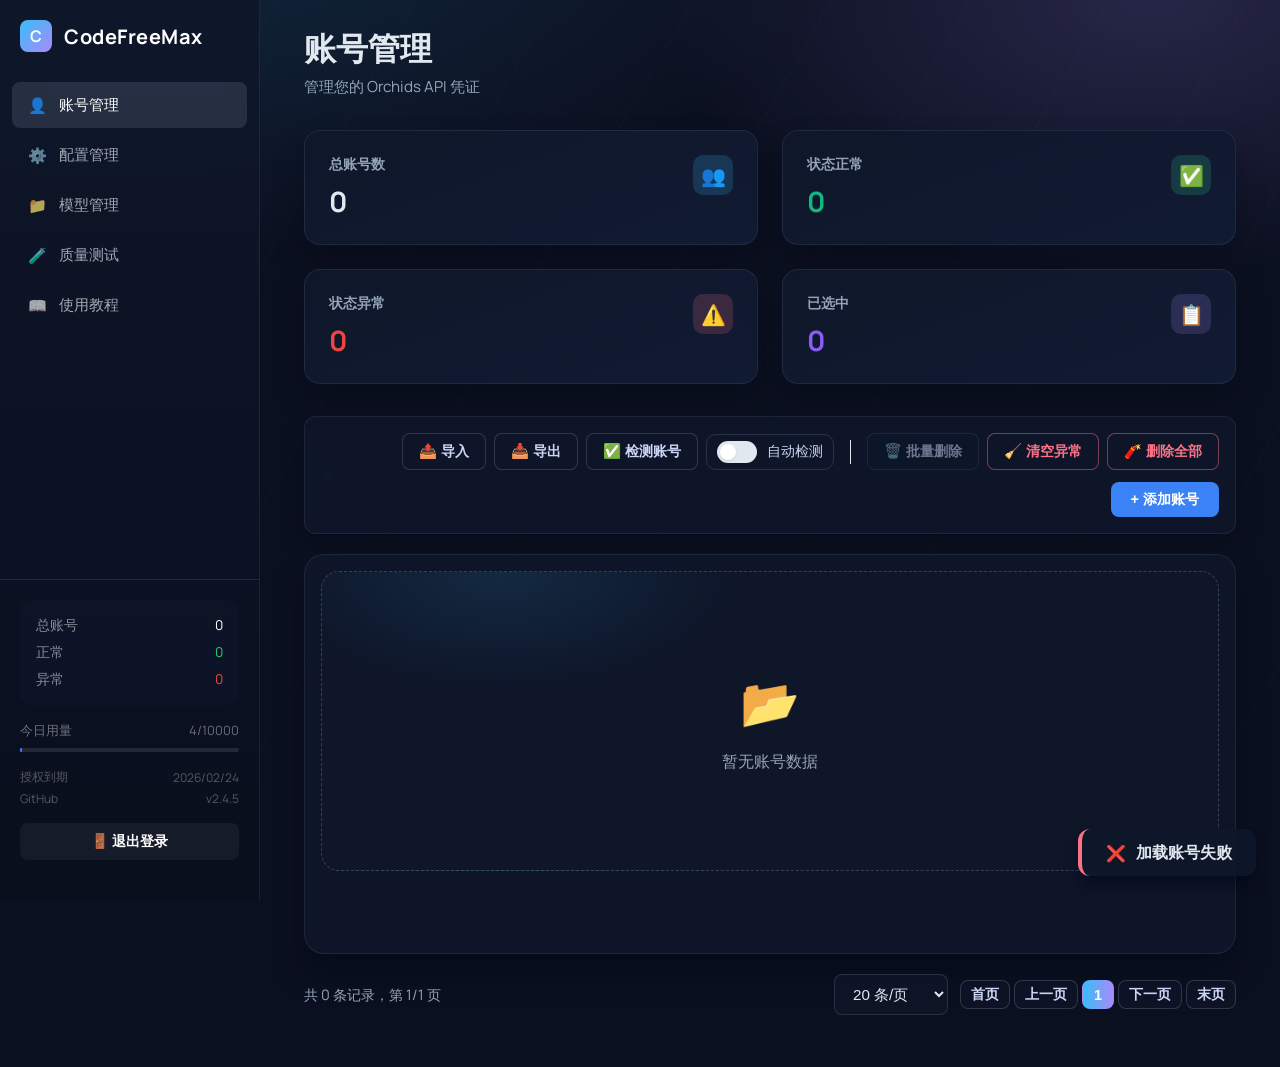
==== commit 41a23e76: "refactor: 优化性能和重构代码结构 - 移除模型刷新端点，简化 API 结构 - 优化缓存策略：默认使用 mixed 策略，改进缓存块选择逻辑 - 改进工具调用可视化：使用文本通知替代 too" ====
--- a/web/static/index.html
+++ b/web/static/index.html
@@ -858,6 +858,18 @@
 
     .tab-warp.active {
       background: #6366f1 !important;
+    }
+
+    .token-text {
+      display: inline-block;
+      max-width: 150px;
+      white-space: nowrap;
+      overflow: hidden;
+      text-overflow: ellipsis;
+      vertical-align: middle;
+      font-family: monospace;
+      font-size: 0.85rem;
+      opacity: 0.8;
     }
   </style>
 </head>
@@ -890,19 +902,11 @@
         </a>
       </li>
       <li class="sidebar-item">
-        <a href="#" class="sidebar-link">
+        <a href="#" class="sidebar-link" onclick="switchTab('tutorial')">
           <span>📖</span> 使用教程
         </a>
       </li>
-      <li class="sidebar-item">
-        <a href="#" class="sidebar-link">
-          <span>💬</span> 联系开发者
-        </a>
-      </li>
     </ul>
-    <div style="padding: 0 12px; margin-bottom: 20px;">
-      <a href="#" class="buy-button">🛒 渠道账号购买</a>
-    </div>
     <div class="sidebar-footer">
       <div class="sidebar-footer-stats">
         <div class="footer-stat-item">
@@ -943,12 +947,11 @@
   </aside>
 
   <main class="main-content">
-    <section class="header-section" id="accountsHeader">
-      <h1 id="pageTitle">账号管理</h1>
-      <p id="pageSubtitle">管理您的 Orchids API 凭证</p>
-    </section>
-
     <div id="accountsWrapper">
+      <section class="header-section" id="accountsHeader">
+        <h1 id="pageTitle">账号管理</h1>
+        <p id="pageSubtitle">管理您的 Orchids API 凭证</p>
+      </section>
       <section class="stats-grid" id="statsGrid">
         <div class="stat-card">
           <div class="stat-info">
@@ -1040,14 +1043,15 @@
             </div>
           </div>
         </div>
+
       </div>
     </div>
 
     <div id="keysWrapper" style="display: none; background: #f8fafc; padding: 24px; min-height: 100%;">
-      <div style="margin-bottom: 32px;">
-        <h2 style="font-size: 1.5rem; font-weight: 700; color: #1e293b; margin-bottom: 8px;">配置管理</h2>
-        <p style="color: #64748b; font-size: 0.95rem;">管理系统基础配置、负载均衡、授权等设置</p>
-      </div>
+      <section class="header-section" id="keysHeader">
+        <h1>配置管理</h1>
+        <p>管理系统基础配置、负载均衡、授权等设置</p>
+      </section>
 
       <div class="content-card"
         style="padding: 24px; border-radius: 12px; border: 1px solid #e2e8f0; background: #fff; box-shadow: 0 1px 3px rgba(0,0,0,0.1);">
@@ -1200,73 +1204,73 @@
               </div>
             </div>
           </div>
-
-          <div style="display: flex; justify-content: flex-start;">
-            <button class="btn btn-primary" onclick="saveConfiguration()"
-              style="padding: 10px 48px; font-weight: 500;">保存配置</button>
-          </div>
-        </div>
-
-        <div id="authConfig" class="config-section" style="display: none;">
-          <div class="toolbar" style="margin-bottom: 24px">
-            <h2 style="margin: 0; font-size: 1.1rem; font-weight: 600; color: #1e293b;">API Key 管理</h2>
-            <button class="btn btn-primary btn-sm" onclick="openCreateKeyModal()">+ 创建 API Key</button>
-          </div>
-          <div id="keysList"></div>
-        </div>
-
-        <div id="proxyConfig" class="config-section" style="display: none;">
-          <div style="max-width: 800px;">
-            <div style="margin-bottom: 24px;">
-              <h2 style="font-size: 1.1rem; font-weight: 600; color: #1e293b; margin-bottom: 24px;">代理服务器配置</h2>
-
-              <div class="form-group" style="margin-bottom: 24px;">
-                <label class="form-label">HTTP 代理地址</label>
-                <input type="text" class="form-input" id="cfg_proxy_http" placeholder="http://127.0.0.1:7890"
-                  style="background: #fbfbfc;" />
+        </div>
+
+        <div style="display: flex; justify-content: flex-start;">
+          <button class="btn btn-primary" onclick="saveConfiguration()"
+            style="padding: 10px 48px; font-weight: 500;">保存配置</button>
+        </div>
+      </div>
+
+      <div id="authConfig" class="config-section" style="display: none;">
+        <div class="toolbar" style="margin-bottom: 24px">
+          <h2 style="margin: 0; font-size: 1.1rem; font-weight: 600; color: #1e293b;">API Key 管理</h2>
+          <button class="btn btn-primary btn-sm" onclick="openCreateKeyModal()">+ 创建 API Key</button>
+        </div>
+        <div id="keysList"></div>
+      </div>
+
+      <div id="proxyConfig" class="config-section" style="display: none;">
+        <div style="max-width: 800px;">
+          <div style="margin-bottom: 24px;">
+            <h2 style="font-size: 1.1rem; font-weight: 600; color: #1e293b; margin-bottom: 24px;">代理服务器配置</h2>
+
+            <div class="form-group" style="margin-bottom: 24px;">
+              <label class="form-label">HTTP 代理地址</label>
+              <input type="text" class="form-input" id="cfg_proxy_http" placeholder="http://127.0.0.1:7890"
+                style="background: #fbfbfc;" />
+            </div>
+
+            <div class="form-group" style="margin-bottom: 24px;">
+              <label class="form-label">HTTPS 代理地址</label>
+              <input type="text" class="form-input" id="cfg_proxy_https" placeholder="http://127.0.0.1:7890"
+                style="background: #fbfbfc;" />
+            </div>
+
+            <div class="form-row"
+              style="display: grid; grid-template-columns: repeat(2, 1fr); gap: 24px; margin-bottom: 24px;">
+              <div class="form-group">
+                <label class="form-label">用户名 (可选)</label>
+                <input type="text" class="form-input" id="cfg_proxy_user" style="background: #fbfbfc;"
+                  autocomplete="off" />
               </div>
-
-              <div class="form-group" style="margin-bottom: 24px;">
-                <label class="form-label">HTTPS 代理地址</label>
-                <input type="text" class="form-input" id="cfg_proxy_https" placeholder="http://127.0.0.1:7890"
-                  style="background: #fbfbfc;" />
-              </div>
-
-              <div class="form-row"
-                style="display: grid; grid-template-columns: repeat(2, 1fr); gap: 24px; margin-bottom: 24px;">
-                <div class="form-group">
-                  <label class="form-label">用户名 (可选)</label>
-                  <input type="text" class="form-input" id="cfg_proxy_user" style="background: #fbfbfc;"
-                    autocomplete="off" />
-                </div>
-                <div class="form-group">
-                  <label class="form-label">密码 (可选)</label>
-                  <div style="position: relative;">
-                    <input type="password" class="form-input" id="cfg_proxy_pass"
-                      style="padding-right: 48px; background: #fbfbfc;" autocomplete="new-password" />
-                    <div style="position: absolute; right: 12px; top: 50%; transform: translateY(-50%);">
-                      <button class="btn btn-icon" onclick="togglePassword('cfg_proxy_pass')">👁️</button>
-                    </div>
+              <div class="form-group">
+                <label class="form-label">密码 (可选)</label>
+                <div style="position: relative;">
+                  <input type="password" class="form-input" id="cfg_proxy_pass"
+                    style="padding-right: 48px; background: #fbfbfc;" autocomplete="new-password" />
+                  <div style="position: absolute; right: 12px; top: 50%; transform: translateY(-50%);">
+                    <button class="btn btn-icon" onclick="togglePassword('cfg_proxy_pass')">👁️</button>
                   </div>
                 </div>
               </div>
-
-              <div class="form-group" style="margin-bottom: 32px;">
-                <label class="form-label">不走代理的主机 (每行一个)</label>
-                <textarea class="form-input" id="cfg_proxy_bypass" rows="4"
-                  placeholder="localhost&#10;127.0.0.1&#10;*.example.com"
-                  style="background: #fbfbfc; resize: vertical;"></textarea>
-                <small
-                  style="color: #64748b; margin-top: 8px; display: block; font-size: 0.85rem;">这些地址将直接连接，绕过代理设置</small>
-              </div>
-
-              <button class="btn btn-primary" onclick="saveConfiguration()" style="padding: 10px 48px;">保存配置</button>
             </div>
+
+            <div class="form-group" style="margin-bottom: 32px;">
+              <label class="form-label">不走代理的主机 (每行一个)</label>
+              <textarea class="form-input" id="cfg_proxy_bypass" rows="4"
+                placeholder="localhost&#10;127.0.0.1&#10;*.example.com"
+                style="background: #fbfbfc; resize: vertical;"></textarea>
+              <small
+                style="color: #64748b; margin-top: 8px; display: block; font-size: 0.85rem;">这些地址将直接连接，绕过代理设置</small>
+            </div>
+
+            <button class="btn btn-primary" onclick="saveConfiguration()" style="padding: 10px 48px;">保存配置</button>
           </div>
         </div>
       </div>
     </div>
-
+    </div>
 
     <!-- Models Wrapper -->
     <div id="modelsWrapper" style="display: none;">
@@ -1279,410 +1283,539 @@
         <div class="filter-tabs" id="modelPlatformFilters">
           <button class="tab-item active" onclick="filterModelsByChannel('')">All</button>
           <button class="tab-item tab-orchids" onclick="filterModelsByChannel('Orchids')">Orchids</button>
+          <button class="tab-item" onclick="filterModelsByChannel('QA-TEST')">质量测试</button>
         </div>
 
         <div
           style="display: flex; gap: 12px; align-items: center; justify-content: flex-end; flex-wrap: wrap; margin-left: auto;">
           共 <strong id="totalModelCount">0</strong> 个模型
         </div>
-        <button class="btn btn-outline" onclick="refreshModels()">🔄 从上游刷新</button>
         <button class="btn btn-primary" style="background: #3b82f6; border: none; padding: 8px 20px;"
           onclick="openModelModal()">+ 添加模型</button>
       </div>
-    </div>
-
-    <div class="content-card">
-      <div id="modelsList">
-        <div class="empty-state"
-          style="display: flex; flex-direction: column; align-items: center; justify-content: center; height: 300px; color: #94a3b8;">
-          <span style="font-size: 3rem; margin-bottom: 16px;">💎</span>
-          <p>暂无模型数据</p>
+
+      <div id="modelsListWrapper">
+        <div class="content-card">
+          <div id="modelsList">
+            <div class="empty-state"
+              style="display: flex; flex-direction: column; align-items: center; justify-content: center; height: 300px; color: #94a3b8;">
+              <span style="font-size: 3rem; margin-bottom: 16px;">💎</span>
+              <p>暂无模型数据</p>
+            </div>
+          </div>
+        </div>
+      </div>
+
+      <div id="modelsQaWrapper" style="display: none; margin-top: 24px;">
+        <div class="content-card" style="padding: 24px;">
+          <div style="display: flex; gap: 16px; margin-bottom: 24px;">
+            <div style="flex: 1;">
+              <label class="form-label">测试用例</label>
+              <select id="qaTestCase" class="form-input" onchange="loadQaPrompt()" style="background: #fbfbfc;">
+                <option value="greeting">Basic Greeting (基础问候)</option>
+                <option value="math">Mathematical Reasoning (数学推理/思考)</option>
+                <option value="tool_ls">Tool Use: ls (工具调用: ls)</option>
+                <option value="tool_calc">Tool Use: calc (工具: 计算)</option>
+                <option value="mega_context">Ultra-Long Context (超长上下文 50k+)</option>
+                <option value="custom">Custom Input (自定义输入)</option>
+              </select>
+            </div>
+            <div style="flex: 1;">
+              <label class="form-label">模型</label>
+              <input type="text" id="qaModel" class="form-input" value="claude-3-5-sonnet-20241022"
+                style="background: #fbfbfc;" />
+            </div>
+            <div style="display: flex; align-items: flex-end;">
+              <button class="btn btn-primary" onclick="runQaTest()" id="qaRunBtn">▶ 运行测试</button>
+            </div>
+          </div>
+
+          <div style="margin-bottom: 24px;">
+            <label class="form-label">Prompt Input</label>
+            <textarea id="qaInput" class="form-input" rows="4"
+              style="font-family: monospace; background: #fbfbfc;">Hello, say hi locally.</textarea>
+          </div>
+
+          <div>
+            <label class="form-label">Output Log</label>
+            <div id="qaOutput" style="
+                  background: #0f172a; 
+                  border: 1px solid rgba(148, 163, 184, 0.2); 
+                  border-radius: 8px; 
+                  padding: 16px; 
+                  height: 500px; 
+                  overflow-y: auto; 
+                  font-family: 'Menlo', 'Monaco', 'Courier New', monospace; 
+                  font-size: 0.9rem; 
+                  color: #e2e8f0;
+                  white-space: pre-wrap;
+                "></div>
+          </div>
         </div>
       </div>
     </div>
+
+    <!-- Tutorial Wrapper -->
+    <div id="tutorialWrapper" style="display: none;">
+      <section class="header-section" id="tutorialHeader">
+        <h1>使用教程</h1>
+        <p>了解如何使用 API 接口</p>
+      </section>
+
+      <div class="content-card" style="padding: 24px;">
+        <div
+          style="margin-bottom: 32px; background: rgba(56, 189, 248, 0.05); border: 1px solid rgba(56, 189, 248, 0.15); border-radius: 12px; padding: 20px;">
+          <div style="display: flex; align-items: center; gap: 10px; margin-bottom: 16px;">
+            <div
+              style="width: 32px; height: 32px; background: #38bdf8; border-radius: 8px; display: flex; align-items: center; justify-content: center; color: white;">
+              🔗</div>
+            <h3 style="font-size: 1.1rem; font-weight: 700;">API 地址格式</h3>
+          </div>
+          <div
+            style="background: rgba(15, 23, 42, 0.4); padding: 12px 16px; border-radius: 8px; font-family: monospace; font-size: 1.1rem; color: #38bdf8; border: 1px solid rgba(148, 163, 184, 0.1);">
+            https://warp.chinablog.xyz/{渠道}/v1
+          </div>
+        </div>
+
+        <div
+          style="margin-bottom: 32px; background: rgba(245, 158, 11, 0.08); border: 1px solid rgba(245, 158, 11, 0.3); border-radius: 12px; padding: 16px; display: flex; align-items: flex-start; gap: 12px;">
+          <span style="font-size: 1.2rem;">⚠️</span>
+          <div>
+            <span style="font-weight: 700; color: #f59e0b;">Claude Code 用户注意:</span> 配置 API 地址时请使用 <code
+              style="background: rgba(245, 158, 11, 0.15); padding: 2px 6px; border-radius: 4px; color: #f59e0b;">https://warp.chinablog.xyz/{渠道}</code>，<span
+              style="color: #fb7185; font-weight: 700;">不要</span>添加 <code
+              style="background: rgba(251, 113, 133, 0.1); padding: 2px 6px; border-radius: 4px; color: #fb7185;">/v1</code>
+            后缀
+          </div>
+        </div>
+
+        <div class="table-wrap"
+          style="background: rgba(15, 23, 42, 0.5); border-radius: 12px; border: 1px solid rgba(148, 163, 184, 0.1);">
+          <table>
+            <thead>
+              <tr style="background: rgba(15, 23, 42, 0.8);">
+                <th>渠道</th>
+                <th>API 地址</th>
+                <th>默认模型</th>
+                <th>支持协议</th>
+              </tr>
+            </thead>
+            <tbody>
+              <tr>
+                <td><span class="tag badge-kiro">Kiro</span></td>
+                <td><code style="color: #38bdf8; cursor: pointer;"
+                    onclick="copyToClipboard('https://warp.chinablog.xyz/kiro/v1')">https://warp.chinablog.xyz/kiro/v1</code>
+                </td>
+                <td><code style="color: #34d399;">claude-sonnet-4-5</code> <span class="tag badge-kiro"
+                    style="font-size: 0.7rem;">Kiro</span></td>
+                <td>
+                  <span class="tag"
+                    style="background: rgba(52, 211, 153, 0.15); color: #34d399; border: 1px solid rgba(52, 211, 153, 0.3);">Claude</span>
+                  <span class="tag"
+                    style="background: rgba(245, 158, 11, 0.15); color: #f59e0b; border: 1px solid rgba(245, 158, 11, 0.3);">OpenAI</span>
+                </td>
+              </tr>
+              <tr>
+                <td><span class="tag badge-orchids">Orchids</span></td>
+                <td><code style="color: #38bdf8; cursor: pointer;"
+                    onclick="copyToClipboard('https://warp.chinablog.xyz/orchids/v1')">https://warp.chinablog.xyz/orchids/v1</code>
+                </td>
+                <td><code style="color: #34d399;">claude-sonnet-4-5</code> <span class="tag badge-orchids"
+                    style="font-size: 0.7rem;">Orchids</span></td>
+                <td>
+                  <span class="tag"
+                    style="background: rgba(52, 211, 153, 0.15); color: #34d399; border: 1px solid rgba(52, 211, 153, 0.3);">Claude</span>
+                  <span class="tag"
+                    style="background: rgba(245, 158, 11, 0.15); color: #f59e0b; border: 1px solid rgba(245, 158, 11, 0.3);">OpenAI</span>
+                </td>
+              </tr>
+              <tr>
+                <td><span class="tag badge-antigravity"
+                    style="background: rgba(167, 139, 250, 0.15); color: #a78bfa; border: 1px solid rgba(167, 139, 250, 0.3);">Antigravity</span>
+                </td>
+                <td><code style="color: #38bdf8; cursor: pointer;"
+                    onclick="copyToClipboard('https://warp.chinablog.xyz/antigravity/v1')">https://warp.chinablog.xyz/antigravity/v1</code>
+                </td>
+                <td><code style="color: #34d399;">gemini-2.5-flash-preview</code> <span class="tag badge-antigravity"
+                    style="background: rgba(167, 139, 250, 0.15); color: #a78bfa; border: 1px solid rgba(167, 139, 250, 0.3); font-size: 0.7rem;">Antigravity</span>
+                </td>
+                <td>
+                  <span class="tag"
+                    style="background: rgba(52, 211, 153, 0.15); color: #34d399; border: 1px solid rgba(52, 211, 153, 0.3);">Claude</span>
+                  <span class="tag"
+                    style="background: rgba(245, 158, 11, 0.15); color: #f59e0b; border: 1px solid rgba(245, 158, 11, 0.3);">OpenAI</span>
+                </td>
+              </tr>
+              <tr>
+                <td><span class="tag badge-warp"
+                    style="background: rgba(56, 189, 248, 0.15); color: #38bdf8; border: 1px solid rgba(56, 189, 248, 0.3);">Warp</span>
+                </td>
+                <td><code style="color: #38bdf8; cursor: pointer;"
+                    onclick="copyToClipboard('https://warp.chinablog.xyz/warp/v1')">https://warp.chinablog.xyz/warp/v1</code>
+                </td>
+                <td><code style="color: #34d399;">claude-4-5-sonnet</code> <span class="tag badge-warp"
+                    style="background: rgba(56, 189, 248, 0.15); color: #38bdf8; border: 1px solid rgba(56, 189, 248, 0.3); font-size: 0.7rem;">Warp</span>
+                </td>
+                <td>
+                  <span class="tag"
+                    style="background: rgba(52, 211, 153, 0.15); color: #34d399; border: 1px solid rgba(52, 211, 153, 0.3);">Claude</span>
+                  <span class="tag"
+                    style="background: rgba(245, 158, 11, 0.15); color: #f59e0b; border: 1px solid rgba(245, 158, 11, 0.3);">OpenAI</span>
+                </td>
+              </tr>
+            </tbody>
+          </table>
+        </div>
+      </div>
     </div>
-    </div>
-
-    <!-- QA Tester Wrapper -->
-    <div id="qaWrapper" style="display: none;">
-      <section class="header-section" id="qaHeader">
-        <h1>API 质量测试</h1>
-        <p>运行预定义测试用例以验证 API 输出质量</p>
-      </section>
-
-      <div class="content-card" style="padding: 24px;">
-        <div style="display: flex; gap: 16px; margin-bottom: 24px;">
-          <div style="flex: 1;">
-            <label class="form-label">测试用例</label>
-            <select id="qaTestCase" class="form-input" onchange="loadQaPrompt()">
-              <option value="greeting">Basic Greeting (基础问候)</option>
-              <option value="math">Mathematical Reasoning (数学推理/思考)</option>
-              <option value="tool_ls">Tool Use: ls (工具调用: ls)</option>
-              <option value="tool_calc">Tool Use: calc (工具: 计算)</option>
-              <option value="mega_context">Ultra-Long Context (超长上下文 50k+)</option>
-              <option value="custom">Custom Input (自定义输入)</option>
+
+  </main>
+
+  <!-- Model Modal -->
+  <div class="modal" id="modelModal">
+    <div class="modal-content">
+      <div class="modal-header">
+        <h3 class="modal-title" id="modelModalTitle">添加模型</h3>
+        <button class="modal-close" onclick="closeModelModal()">&times;</button>
+      </div>
+      <form id="modelForm" onsubmit="saveModel(event)">
+        <input type="hidden" id="modelId" />
+        <div class="form-group">
+          <label class="form-label">渠道</label>
+          <select class="form-input" id="modelChannel" style="background: #fbfbfc;">
+            <option value="Orchids">Orchids</option>
+          </select>
+        </div>
+        <div class="form-group">
+          <label class="form-label">模型 ID (Model ID)</label>
+          <input type="text" class="form-input" id="modelModelId" required placeholder="e.g. claude-3-opus-20240229" />
+        </div>
+        <div class="form-group">
+          <label class="form-label">显示名称 (Name)</label>
+          <input type="text" class="form-input" id="modelName" required placeholder="e.g. Claude 3 Opus" />
+        </div>
+        <div class="form-row">
+          <div class="form-group">
+            <label class="form-label">排序权重</label>
+            <input type="number" class="form-input" id="modelSortOrder" value="0" />
+          </div>
+          <div class="form-group">
+            <label class="form-label">状态</label>
+            <select class="form-input" id="modelStatus" style="background: #fbfbfc;">
+              <option value="available">可用 (Available)</option>
+              <option value="maintenance">维护 (Maintenance)</option>
+              <option value="offline">下线 (Offline)</option>
             </select>
           </div>
-          <div style="flex: 1;">
-            <label class="form-label">模型</label>
-            <input type="text" id="qaModel" class="form-input" value="claude-3-5-sonnet-20241022" />
-          </div>
-          <div style="display: flex; align-items: flex-end;">
-            <button class="btn btn-primary" onclick="runQaTest()" id="qaRunBtn">▶ 运行测试</button>
-          </div>
-        </div>
-
-        <div style="margin-bottom: 24px;">
-          <label class="form-label">Prompt Input</label>
-          <textarea id="qaInput" class="form-input" rows="4"
-            style="font-family: monospace;">Hello, say hi locally.</textarea>
-        </div>
-
-        <div>
-          <label class="form-label">Output Log</label>
-          <div id="qaOutput" style="
-            background: #0f172a; 
-            border: 1px solid rgba(148, 163, 184, 0.2); 
-            border-radius: 8px; 
-            padding: 16px; 
-            height: 400px; 
-            overflow-y: auto; 
-            font-family: 'Menlo', 'Monaco', 'Courier New', monospace; 
-            font-size: 0.9rem; 
-            color: #e2e8f0;
-            white-space: pre-wrap;
-          "></div>
-        </div>
+        </div>
+        <div class="form-group">
+          <label class="form-label">
+            <label class="toggle">
+              <input type="checkbox" id="modelIsDefault" />
+              <span class="toggle-slider"></span>
+            </label>
+            &nbsp;&nbsp;设为默认模型
+          </label>
+        </div>
+        <button type="submit" class="btn btn-primary" style="width: 100%; margin-top: 16px">
+          保存
+        </button>
+      </form>
+    </div>
+  </div>
+
+  <!-- 创建 Key 弹窗 -->
+  <div class="modal" id="createKeyModal">
+    <div class="modal-content" style="max-width: 450px;">
+      <div class="modal-header">
+        <h3 class="modal-title">创建 API Key</h3>
+        <button class="modal-close" onclick="closeCreateKeyModal()">
+          &times;
+        </button>
+      </div>
+      <form onsubmit="createApiKey(event)">
+        <div class="form-group">
+          <label class="form-label">名称 / 备注（支持换行批量创建）</label>
+          <textarea class="form-input" id="keyName" required placeholder="每行一个名称，例如：&#10;生产环境&#10;测试用&#10;开发者-张三"
+            rows="4" style="resize: vertical;"></textarea>
+        </div>
+        <button type="submit" class="btn btn-primary" style="width: 100%; margin-top: 16px;">
+          创建
+        </button>
+      </form>
+    </div>
+  </div>
+
+  <!-- Key 展示弹窗 -->
+  <div class="modal" id="showKeyModal">
+    <div class="modal-content" style="max-width: 550px;">
+      <div class="modal-header">
+        <h3 class="modal-title">API Key 已创建</h3>
+      </div>
+      <p style="color: #a1a1aa; margin-bottom: 16px;">
+        请立即复制并保存您的 API Key：
+      </p>
+      <div id="fullKeyDisplay" style="max-height: 300px; overflow-y: auto;">
+      </div>
+      <div class="warning-box">
+        <strong>请妥善保存</strong><br />
+        关闭此窗口后将无法再次查看完整 Key
+      </div>
+      <div style="display: flex; gap: 8px; margin-top: 20px;">
+        <button class="btn btn-primary" style="flex: 1;" onclick="copyAllKeys()">
+          复制全部
+        </button>
+        <button class="btn" style="flex: 1; background: rgba(255,255,255,0.1); color: white;"
+          onclick="closeShowKeyModal()">
+          我已保存，关闭
+        </button>
       </div>
     </div>
-
-    <!-- Model Modal -->
-    <div class="modal" id="modelModal">
-      <div class="modal-content">
-        <div class="modal-header">
-          <h3 class="modal-title" id="modelModalTitle">添加模型</h3>
-          <button class="modal-close" onclick="closeModelModal()">&times;</button>
-        </div>
-        <form id="modelForm" onsubmit="saveModel(event)">
-          <input type="hidden" id="modelId" />
+  </div>
+
+  <!-- 删除 Key 确认弹窗 -->
+  <div class="modal" id="deleteKeyModal">
+    <div class="modal-content" style="max-width: 400px;">
+      <div class="modal-header">
+        <h3 class="modal-title">删除 API Key</h3>
+        <button class="modal-close" onclick="closeDeleteKeyModal()">
+          &times;
+        </button>
+      </div>
+      <p style="margin-bottom: 20px;">
+        确定要删除 Key「<strong id="deleteKeyName"></strong>」吗？<br />
+        <span style="color: #ef4444;">此操作不可撤销，使用此 Key 的应用将无法访问。</span>
+      </p>
+      <input type="hidden" id="deleteKeyId" />
+      <div style="display: flex; gap: 8px;">
+        <button class="btn" style="flex: 1; background: rgba(255,255,255,0.1); color: white;"
+          onclick="closeDeleteKeyModal()">
+          取消
+        </button>
+        <button class="btn btn-danger" style="flex: 1;" onclick="confirmDeleteKey()">
+          删除
+        </button>
+      </div>
+    </div>
+  </div>
+
+  <!-- Toast 容器 -->
+  <div class="toast-container" id="toastContainer"></div>
+
+  <div class="modal" id="accountModal">
+    <div class="modal-content">
+      <div class="modal-header">
+        <h3 class="modal-title" id="modalTitle">添加账号</h3>
+        <button class="modal-close" onclick="closeModal()">&times;</button>
+      </div>
+      <form id="accountForm" onsubmit="saveAccount(event)">
+        <input type="hidden" id="accountId" />
+        <div class="form-group">
+          <label class="form-label">名称（可选）</label>
+          <input type="text" class="form-input" id="name" placeholder="账号名称" />
+        </div>
+        <div class="form-group">
+          <label class="form-label">账号类型</label>
+          <input type="text" class="form-input" id="accountType" placeholder="orchids" />
+        </div>
+        <div class="form-group">
+          <label class="form-label">Token</label>
+          <input type="text" class="form-input" id="clientCookie" required placeholder="粘贴 token（支持完整Cookie/纯JWT）" />
+          <small style="color: #666; font-size: 12px">支持完整Cookie（含 __session）或纯JWT；运行时自动获取</small>
+        </div>
+        <div class="form-row">
           <div class="form-group">
-            <label class="form-label">渠道</label>
-            <select class="form-input" id="modelChannel" style="background: #fbfbfc;">
-              <option value="Orchids">Orchids</option>
-            </select>
+            <label class="form-label">权重</label>
+            <input type="number" class="form-input" id="weight" value="1" min="1" />
           </div>
           <div class="form-group">
-            <label class="form-label">模型 ID (Model ID)</label>
-            <input type="text" class="form-input" id="modelModelId" required
-              placeholder="e.g. claude-3-opus-20240229" />
+            <label class="form-label">Agent Mode</label>
+            <input type="text" class="form-input" id="agentMode" value="claude-opus-4.5" />
           </div>
-          <div class="form-group">
-            <label class="form-label">显示名称 (Name)</label>
-            <input type="text" class="form-input" id="modelName" required placeholder="e.g. Claude 3 Opus" />
-          </div>
-          <div class="form-row">
-            <div class="form-group">
-              <label class="form-label">排序权重</label>
-              <input type="number" class="form-input" id="modelSortOrder" value="0" />
-            </div>
-            <div class="form-group">
-              <label class="form-label">状态</label>
-              <select class="form-input" id="modelStatus" style="background: #fbfbfc;">
-                <option value="available">可用 (Available)</option>
-                <option value="maintenance">维护 (Maintenance)</option>
-                <option value="offline">下线 (Offline)</option>
-              </select>
-            </div>
-          </div>
-          <div class="form-group">
-            <label class="form-label">
-              <label class="toggle">
-                <input type="checkbox" id="modelIsDefault" />
-                <span class="toggle-slider"></span>
-              </label>
-              &nbsp;&nbsp;设为默认模型
+        </div>
+        <div class="form-group">
+          <label class="form-label">
+            <label class="toggle">
+              <input type="checkbox" id="enabled" checked />
+              <span class="toggle-slider"></span>
             </label>
-          </div>
-          <button type="submit" class="btn btn-primary" style="width: 100%; margin-top: 16px">
-            保存
-          </button>
-        </form>
-      </div>
+            &nbsp;&nbsp;启用账号
+          </label>
+        </div>
+        <button type="submit" class="btn btn-primary" style="width: 100%; margin-top: 16px">
+          保存
+        </button>
+      </form>
     </div>
-
-    <!-- 创建 Key 弹窗 -->
-    <div class="modal" id="createKeyModal">
-      <div class="modal-content" style="max-width: 450px;">
-        <div class="modal-header">
-          <h3 class="modal-title">创建 API Key</h3>
-          <button class="modal-close" onclick="closeCreateKeyModal()">
-            &times;
-          </button>
-        </div>
-        <form onsubmit="createApiKey(event)">
-          <div class="form-group">
-            <label class="form-label">名称 / 备注（支持换行批量创建）</label>
-            <textarea class="form-input" id="keyName" required placeholder="每行一个名称，例如：&#10;生产环境&#10;测试用&#10;开发者-张三"
-              rows="4" style="resize: vertical;"></textarea>
-          </div>
-          <button type="submit" class="btn btn-primary" style="width: 100%; margin-top: 16px;">
-            创建
-          </button>
-        </form>
-      </div>
-    </div>
-
-    <!-- Key 展示弹窗 -->
-    <div class="modal" id="showKeyModal">
-      <div class="modal-content" style="max-width: 550px;">
-        <div class="modal-header">
-          <h3 class="modal-title">API Key 已创建</h3>
-        </div>
-        <p style="color: #a1a1aa; margin-bottom: 16px;">
-          请立即复制并保存您的 API Key：
-        </p>
-        <div id="fullKeyDisplay" style="max-height: 300px; overflow-y: auto;">
-        </div>
-        <div class="warning-box">
-          <strong>请妥善保存</strong><br />
-          关闭此窗口后将无法再次查看完整 Key
-        </div>
-        <div style="display: flex; gap: 8px; margin-top: 20px;">
-          <button class="btn btn-primary" style="flex: 1;" onclick="copyAllKeys()">
-            复制全部
-          </button>
-          <button class="btn" style="flex: 1; background: rgba(255,255,255,0.1); color: white;"
-            onclick="closeShowKeyModal()">
-            我已保存，关闭
-          </button>
-        </div>
-      </div>
-    </div>
-
-    <!-- 删除 Key 确认弹窗 -->
-    <div class="modal" id="deleteKeyModal">
-      <div class="modal-content" style="max-width: 400px;">
-        <div class="modal-header">
-          <h3 class="modal-title">删除 API Key</h3>
-          <button class="modal-close" onclick="closeDeleteKeyModal()">
-            &times;
-          </button>
-        </div>
-        <p style="margin-bottom: 20px;">
-          确定要删除 Key「<strong id="deleteKeyName"></strong>」吗？<br />
-          <span style="color: #ef4444;">此操作不可撤销，使用此 Key 的应用将无法访问。</span>
-        </p>
-        <input type="hidden" id="deleteKeyId" />
-        <div style="display: flex; gap: 8px;">
-          <button class="btn" style="flex: 1; background: rgba(255,255,255,0.1); color: white;"
-            onclick="closeDeleteKeyModal()">
-            取消
-          </button>
-          <button class="btn btn-danger" style="flex: 1;" onclick="confirmDeleteKey()">
-            删除
-          </button>
-        </div>
-      </div>
-    </div>
-
-    <!-- Toast 容器 -->
-    <div class="toast-container" id="toastContainer"></div>
-
-    <div class="modal" id="accountModal">
-      <div class="modal-content">
-        <div class="modal-header">
-          <h3 class="modal-title" id="modalTitle">添加账号</h3>
-          <button class="modal-close" onclick="closeModal()">&times;</button>
-        </div>
-        <form id="accountForm" onsubmit="saveAccount(event)">
-          <input type="hidden" id="accountId" />
-          <div class="form-group">
-            <label class="form-label">名称（可选）</label>
-            <input type="text" class="form-input" id="name" placeholder="账号名称" />
-          </div>
-          <div class="form-group">
-            <label class="form-label">账号类型</label>
-            <input type="text" class="form-input" id="accountType" placeholder="orchids" />
-          </div>
-          <div class="form-group">
-            <label class="form-label">Token</label>
-            <input type="text" class="form-input" id="clientCookie" required placeholder="粘贴 token（支持完整Cookie/纯JWT）" />
-            <small style="color: #666; font-size: 12px">支持完整Cookie（含 __session）或纯JWT；运行时自动获取</small>
-          </div>
-          <div class="form-row">
-            <div class="form-group">
-              <label class="form-label">权重</label>
-              <input type="number" class="form-input" id="weight" value="1" min="1" />
-            </div>
-            <div class="form-group">
-              <label class="form-label">Agent Mode</label>
-              <input type="text" class="form-input" id="agentMode" value="claude-opus-4.5" />
-            </div>
-          </div>
-          <div class="form-group">
-            <label class="form-label">
-              <label class="toggle">
-                <input type="checkbox" id="enabled" checked />
-                <span class="toggle-slider"></span>
-              </label>
-              &nbsp;&nbsp;启用账号
-            </label>
-          </div>
-          <button type="submit" class="btn btn-primary" style="width: 100%; margin-top: 16px">
-            保存
-          </button>
-        </form>
-      </div>
-    </div>
-
-    <script>
-      let accounts = [];
-      let currentPlatform = '';
-      let accountHealth = {};
-      let autoCheckTimer = null;
-      let autoCheckRunning = false;
-      let pageSize = 20;
-
-      async function loadAccounts() {
-        try {
-          const res = await fetch("/api/accounts");
-          if (res.status === 401) {
-            window.location.href = "./login.html";
-            return;
-          }
-          accounts = await res.json();
-          renderPlatformTabs();
-          renderAccounts();
-          updateStats();
-        } catch (err) {
-          console.error("Failed to load accounts:", err);
-          showToast("加载账号失败", "error");
+  </div>
+
+  <script>
+    let accounts = [];
+    let currentPlatform = '';
+    let accountHealth = {};
+    let autoCheckTimer = null;
+    let autoCheckRunning = false;
+    let pageSize = 20;
+
+    async function loadAccounts() {
+      try {
+        const res = await fetch("/api/accounts");
+        if (res.status === 401) {
+          window.location.href = "./login.html";
+          return;
         }
-      }
-
-      function normalizeAccountType(acc) {
-        return (acc.account_type || 'orchids').toLowerCase();
-      }
-
-      function renderPlatformTabs() {
-        const container = document.getElementById("platformFilters");
-        if (!container) return;
-        const types = new Set(accounts.map(normalizeAccountType));
-        const sorted = Array.from(types).sort();
-        // Remove 'all' option
-        const tabs = sorted;
-
-        // Default to first tab if current is empty or invalid
-        if ((currentPlatform === '' || currentPlatform === 'All') && tabs.length > 0) {
-          currentPlatform = tabs[0];
-          renderAccounts(); // Re-render to reflect the change
+        accounts = await res.json();
+        renderPlatformTabs();
+        renderAccounts();
+        updateStats();
+      } catch (err) {
+        console.error("Failed to load accounts:", err);
+        showToast("加载账号失败", "error");
+      }
+    }
+
+    function normalizeAccountType(acc) {
+      return (acc.account_type || 'orchids').toLowerCase();
+    }
+
+    function renderPlatformTabs() {
+      const container = document.getElementById("platformFilters");
+      if (!container) return;
+      const types = new Set(accounts.map(normalizeAccountType));
+      const sorted = Array.from(types).sort();
+
+      // Ensure 'All' option is available at the start
+      const tabs = ['All', ...sorted];
+
+      // Default to 'All' if current is empty or invalid
+      if (currentPlatform === '' || !tabs.includes(currentPlatform)) {
+        // If tabs has specific types but we want 'All' as default
+        // The logic below was forcing tabs[0] which was a specific type.
+        // We want specific behavior: default is '' (which equates to 'All' in filter logic)
+        if (currentPlatform !== 'All' && currentPlatform !== '') {
+          currentPlatform = 'All'; // Reset to All if invalid
         }
-
-        container.innerHTML = tabs.map(type => {
-          const label = type;
-          const active = currentPlatform === label;
-          return `<button class="tab-item ${active ? 'active' : ''}" onclick="filterByPlatform('${label}')">${label}</button>`;
-        }).join("");
-      }
-
-      function updateAccountHealth(id, ok, msg = '') {
-        accountHealth[id] = {
-          ok,
-          msg,
-          checkedAt: new Date().toISOString(),
-        };
-      }
-
-      function statusBadge(acc) {
-        const health = accountHealth[acc.id];
-        if (health && !health.ok) {
-          return { text: '异常', color: '#fb7185', bg: 'rgba(251, 113, 133, 0.16)', tip: health.msg || '检测失败' };
+        // If we want the UI to reflect 'All' selected
+        if (currentPlatform === '') currentPlatform = 'All';
+      }
+
+      // Actually, let's keep it simple: Just render tabs.
+      // currentPlatform is stored as string. 'All' maps to empty string in filter logic usually,
+      // but here we can just use 'All' as the string key for UI consistency.
+
+      // Check filterByPlatform logic:
+      // function filterByPlatform(platform) {
+      //    currentPlatform = platform === 'All' ? '' : platform;
+
+      // So internal state is empty string for All. UI needs to show 'All' as active if state is empty.
+
+      container.innerHTML = tabs.map(type => {
+        const label = type;
+        // Active state check: if currentPlatform is '' and label is 'All', it's active.
+        // Or if currentPlatform matches label.
+        const isActive = (currentPlatform === '' && label === 'All') || currentPlatform === label;
+        return `<button class="tab-item ${isActive ? 'active' : ''}" onclick="filterByPlatform('${label}')">${label}</button>`;
+      }).join("");
+    }
+
+    function updateAccountHealth(id, ok, msg = '') {
+      accountHealth[id] = {
+        ok,
+        msg,
+        checkedAt: new Date().toISOString(),
+      };
+    }
+
+    function statusBadge(acc) {
+      const health = accountHealth[acc.id];
+      if (health && !health.ok) {
+        return { text: '异常', color: '#fb7185', bg: 'rgba(251, 113, 133, 0.16)', tip: health.msg || '检测失败' };
+      }
+      if (!acc.enabled) {
+        return { text: '禁用', color: '#fb7185', bg: 'rgba(251, 113, 133, 0.16)', tip: '账号已禁用' };
+      }
+      if (!acc.session_id && !acc.session_cookie) {
+        return { text: '待补全', color: '#f59e0b', bg: 'rgba(245, 158, 11, 0.16)', tip: '缺少会话信息' };
+      }
+      return { text: '正常', color: '#34d399', bg: 'rgba(52, 211, 153, 0.16)', tip: '状态正常' };
+    }
+
+    async function checkAccount(id, silent = false) {
+      try {
+        const res = await fetch(`/api/accounts/${id}/refresh`);
+        if (!res.ok) {
+          throw new Error(await res.text());
         }
-        if (!acc.enabled) {
-          return { text: '禁用', color: '#fb7185', bg: 'rgba(251, 113, 133, 0.16)', tip: '账号已禁用' };
-        }
-        if (!acc.session_id && !acc.session_cookie) {
-          return { text: '待补全', color: '#f59e0b', bg: 'rgba(245, 158, 11, 0.16)', tip: '缺少会话信息' };
-        }
-        return { text: '正常', color: '#34d399', bg: 'rgba(52, 211, 153, 0.16)', tip: '状态正常' };
-      }
-
-      async function checkAccount(id, silent = false) {
-        try {
-          const res = await fetch(`/api/accounts/${id}/refresh`);
-          if (!res.ok) {
-            throw new Error(await res.text());
-          }
-          const updated = await res.json();
-          accounts = accounts.map(a => (a.id === id ? updated : a));
-          updateAccountHealth(id, true);
-          if (!silent) showToast(`账号 ${updated.name || updated.email || id} 正常`, "success");
-        } catch (err) {
-          updateAccountHealth(id, false, err.message || String(err));
-          if (!silent) showToast(`账号 ${id} 检测失败`, "error");
-        } finally {
-          renderAccounts();
-          updateStats();
-        }
-      }
-
-      async function checkAllAccounts() {
-        if (autoCheckRunning) return;
-        if (!accounts.length) return;
-        autoCheckRunning = true;
-        showToast("开始检测账号状态", "info");
-        for (const acc of accounts) {
-          await checkAccount(acc.id, true);
-        }
-        showToast("账号检测完成", "success");
-        autoCheckRunning = false;
-      }
-
-      function toggleAutoCheck(enabled) {
-        if (enabled) {
-          if (autoCheckTimer) clearInterval(autoCheckTimer);
-          autoCheckTimer = setInterval(checkAllAccounts, 10 * 60 * 1000);
-          checkAllAccounts();
-          showToast("已开启自动检测", "success");
-        } else {
-          if (autoCheckTimer) clearInterval(autoCheckTimer);
-          autoCheckTimer = null;
-          showToast("已关闭自动检测", "info");
-        }
-        localStorage.setItem("autoCheckEnabled", enabled ? "true" : "false");
-      }
-
-      async function deleteAllAccounts() {
-        if (!accounts.length) return;
-        if (!confirm(`确定要删除全部 ${accounts.length} 个账号吗？此操作不可恢复。`)) return;
-        for (const acc of accounts) {
-          await fetch(`/api/accounts/${acc.id}`, { method: "DELETE" });
-        }
-        await loadAccounts();
-        showToast("已删除全部账号", "success");
-      }
-
-      function renderAccounts() {
-        const container = document.getElementById("accountsList");
-        const filtered = accounts.filter(acc => {
-          if (!currentPlatform) return true;
-          const key = currentPlatform.toLowerCase();
-          return normalizeAccountType(acc).includes(key)
-            || acc.agent_mode?.toLowerCase().includes(key)
-            || acc.name?.toLowerCase().includes(key);
-        });
-
-        if (filtered.length === 0) {
-          container.innerHTML = `
+        const updated = await res.json();
+        accounts = accounts.map(a => (a.id === id ? updated : a));
+        updateAccountHealth(id, true);
+        if (!silent) showToast(`账号 ${updated.name || updated.email || id} 正常`, "success");
+      } catch (err) {
+        updateAccountHealth(id, false, err.message || String(err));
+        if (!silent) showToast(`账号 ${id} 检测失败`, "error");
+      } finally {
+        renderAccounts();
+        updateStats();
+      }
+    }
+
+    async function checkAllAccounts() {
+      if (autoCheckRunning) return;
+      if (!accounts.length) return;
+      autoCheckRunning = true;
+      showToast("开始检测账号状态", "info");
+      for (const acc of accounts) {
+        await checkAccount(acc.id, true);
+      }
+      showToast("账号检测完成", "success");
+      autoCheckRunning = false;
+    }
+
+    function toggleAutoCheck(enabled) {
+      if (enabled) {
+        if (autoCheckTimer) clearInterval(autoCheckTimer);
+        autoCheckTimer = setInterval(checkAllAccounts, 10 * 60 * 1000);
+        checkAllAccounts();
+        showToast("已开启自动检测", "success");
+      } else {
+        if (autoCheckTimer) clearInterval(autoCheckTimer);
+        autoCheckTimer = null;
+        showToast("已关闭自动检测", "info");
+      }
+      localStorage.setItem("autoCheckEnabled", enabled ? "true" : "false");
+    }
+
+    async function deleteAllAccounts() {
+      if (!accounts.length) return;
+      if (!confirm(`确定要删除全部 ${accounts.length} 个账号吗？此操作不可恢复。`)) return;
+      for (const acc of accounts) {
+        await fetch(`/api/accounts/${acc.id}`, { method: "DELETE" });
+      }
+      await loadAccounts();
+      showToast("已删除全部账号", "success");
+    }
+
+    function renderAccounts() {
+      const container = document.getElementById("accountsList");
+      const filtered = accounts.filter(acc => {
+        if (!currentPlatform) return true;
+        const key = currentPlatform.toLowerCase();
+        return normalizeAccountType(acc).includes(key)
+          || acc.agent_mode?.toLowerCase().includes(key)
+          || acc.name?.toLowerCase().includes(key);
+      });
+
+      if (filtered.length === 0) {
+        container.innerHTML = `
             <div class="empty-state" style="display: flex; flex-direction: column; align-items: center; justify-content: center; height: 300px; color: #94a3b8;">
               <span style="font-size: 3rem; margin-bottom: 16px;">📂</span>
               <p>暂无 ${currentPlatform} 账号数据</p>
             </div>`;
-          document.getElementById("paginationInfo").textContent = `共 0 条记录，第 1/1 页`;
-          return;
-        }
-
-        container.innerHTML = `
+        document.getElementById("paginationInfo").textContent = `共 0 条记录，第 1/1 页`;
+        return;
+      }
+
+      container.innerHTML = `
                 <div class="table-wrap">
                 <table>
                     <thead>
@@ -1703,10 +1836,10 @@
                     </thead>
                     <tbody>
                         ${filtered
-            .map(
-              (acc) => {
-                const badge = statusBadge(acc);
-                return `
+          .map(
+            (acc) => {
+              const badge = statusBadge(acc);
+              return `
                             <tr>
                                 <td><input type="checkbox" class="row-checkbox" data-id="${acc.id}" onchange="updateSelectedCount()"></td>
                                 <td style="color: #64748b; font-size: 0.9rem;">${acc.id}</td>
@@ -1741,307 +1874,312 @@
                                 </td>
                             </tr>
                         `;
-              },
-            )
-            .join("")}
+            },
+          )
+          .join("")}
                     </tbody>
                 </table>
                 </div>
             `;
 
-        document.getElementById("paginationInfo").textContent = `共 ${filtered.length} 条记录，第 1/1 页`;
-        updateSelectedCount();
-      }
-
-      function updateStats() {
-        const total = accounts.length;
-        const enabled = accounts.filter((a) => a.enabled).length;
-        const abnormal = accounts.filter((a) => !a.enabled || (accountHealth[a.id] && !accountHealth[a.id].ok)).length;
-        const disabled = abnormal;
-
-        // Update cards
-        document.getElementById("totalAccounts").textContent = total;
-        document.getElementById("enabledAccounts").textContent = enabled;
-        document.getElementById("disabledAccounts").textContent = disabled;
-
-        // Update sidebar
-        document.getElementById("footerTotal").textContent = total;
-        document.getElementById("footerNormal").textContent = enabled;
-        document.getElementById("footerAbnormal").textContent = disabled;
-
-        // Update usage progress (mock)
-        const usage = 4;
-        const limit = 10000;
-        const percent = (usage / limit) * 100;
-        document.getElementById("usageProgress").style.width = percent + "%";
-      }
-
-      function updateSelectedCount() {
-        const checked = document.querySelectorAll(".row-checkbox:checked").length;
-        document.getElementById("selectedCount").textContent = checked;
-        const batchBtn = document.getElementById("batchDeleteBtn");
-        if (batchBtn) {
-          batchBtn.disabled = checked === 0;
-          batchBtn.style.color = checked === 0 ? "#94a3b8" : "#fb7185";
-          batchBtn.style.borderColor = checked === 0 ? "rgba(148,163,184,0.2)" : "rgba(251,113,133,0.45)";
-        }
-      }
-
-      function toggleSelectAll(checked) {
-        document.querySelectorAll(".row-checkbox").forEach(cb => cb.checked = checked);
-        updateSelectedCount();
-      }
-
-      function filterByPlatform(platform) {
-        currentPlatform = platform === 'All' ? '' : platform;
-        document.querySelectorAll("#platformFilters .tab-item").forEach(btn => {
-          btn.classList.toggle("active", (currentPlatform === '' && btn.textContent === 'All') || btn.textContent === currentPlatform);
-        });
-        document.getElementById("pageSubtitle").textContent = currentPlatform ? `管理您的 ${currentPlatform} API 凭证` : "管理您的所有 API 凭证";
-        renderAccounts();
-      }
-
-      function switchTab(tabName) {
-        // Sidebar active state
+      document.getElementById("paginationInfo").textContent = `共 ${filtered.length} 条记录，第 1/1 页`;
+      updateSelectedCount();
+    }
+
+    function updateStats() {
+      const total = accounts.length;
+      const enabled = accounts.filter((a) => a.enabled).length;
+      const abnormal = accounts.filter((a) => !a.enabled || (accountHealth[a.id] && !accountHealth[a.id].ok)).length;
+      const disabled = abnormal;
+
+      // Update cards
+      document.getElementById("totalAccounts").textContent = total;
+      document.getElementById("enabledAccounts").textContent = enabled;
+      document.getElementById("disabledAccounts").textContent = disabled;
+
+      // Update sidebar
+      document.getElementById("footerTotal").textContent = total;
+      document.getElementById("footerNormal").textContent = enabled;
+      document.getElementById("footerAbnormal").textContent = disabled;
+
+      // Update usage progress
+      const totalUsage = accounts.reduce((sum, acc) => sum + (acc.usage_current || 0), 0);
+      const totalLimit = accounts.reduce((sum, acc) => sum + (acc.usage_total || 550), 0);
+
+      const usageText = document.querySelector('.sidebar-footer div[style*="font-size: 0.8rem"]').firstChild;
+      if (usageText) {
+        usageText.textContent = `今日用量 `;
+      }
+      const usageSpan = document.querySelector('.sidebar-footer span[style*="float: right"]');
+      if (usageSpan) {
+        usageSpan.textContent = `${totalUsage.toFixed(1)}/${totalLimit}`;
+      }
+
+      const percent = totalLimit > 0 ? (totalUsage / totalLimit) * 100 : 0;
+      document.getElementById("usageProgress").style.width = Math.min(100, percent) + "%";
+    }
+
+    function updateSelectedCount() {
+      const checked = document.querySelectorAll(".row-checkbox:checked").length;
+      document.getElementById("selectedCount").textContent = checked;
+      const batchBtn = document.getElementById("batchDeleteBtn");
+      if (batchBtn) {
+        batchBtn.disabled = checked === 0;
+        batchBtn.style.color = checked === 0 ? "#94a3b8" : "#fb7185";
+        batchBtn.style.borderColor = checked === 0 ? "rgba(148,163,184,0.2)" : "rgba(251,113,133,0.45)";
+      }
+    }
+
+    function toggleSelectAll(checked) {
+      document.querySelectorAll(".row-checkbox").forEach(cb => cb.checked = checked);
+      updateSelectedCount();
+    }
+
+    function filterByPlatform(platform) {
+      currentPlatform = platform === 'All' ? '' : platform;
+      document.querySelectorAll("#platformFilters .tab-item").forEach(btn => {
+        btn.classList.toggle("active", (currentPlatform === '' && btn.textContent === 'All') || btn.textContent === currentPlatform);
+      });
+      document.getElementById("pageSubtitle").textContent = currentPlatform ? `管理您的 ${currentPlatform} API 凭证` : "管理您的所有 API 凭证";
+      renderAccounts();
+    }
+
+    function switchTab(tabName, skipSidebar = false) {
+      // Sidebar active state
+      if (!skipSidebar) {
         document.querySelectorAll(".sidebar-link").forEach(link => {
           link.classList.remove("active");
-          if (link.getAttribute("onclick")?.includes(tabName)) {
+          if (link.getAttribute("onclick")?.includes(`'${tabName}'`)) {
             link.classList.add("active");
           }
         });
-
-        const accountsWrapper = document.getElementById("accountsWrapper");
-        const keysWrapper = document.getElementById("keysWrapper");
-        const modelsWrapper = document.getElementById("modelsWrapper");
-        const title = document.getElementById("pageTitle");
-
-        if (tabName === 'accounts') {
-          accountsWrapper.style.display = 'block';
-          keysWrapper.style.display = 'none';
-          modelsWrapper.style.display = 'none';
-          document.getElementById("accountsHeader").style.display = 'block';
-          document.getElementById("modelsHeader").style.display = 'none';
-          title.textContent = "账号管理";
-          loadAccounts();
-        } else if (tabName === 'keys') {
-          accountsWrapper.style.display = 'none';
-          keysWrapper.style.display = 'block';
-          modelsWrapper.style.display = 'none';
-          document.getElementById("accountsHeader").style.display = 'none';
-          document.getElementById("modelsHeader").style.display = 'none';
-          title.textContent = "配置管理";
-          loadConfiguration();
-        } else if (tabName === 'models') {
-          accountsWrapper.style.display = 'none';
-          keysWrapper.style.display = 'none';
-          modelsWrapper.style.display = 'block';
-          document.getElementById("accountsHeader").style.display = 'none';
-          document.getElementById("modelsHeader").style.display = 'block';
-          title.textContent = "模型管理";
-          loadModels();
-        } else if (tabName === 'qa') {
-          accountsWrapper.style.display = 'none';
-          keysWrapper.style.display = 'none';
-          modelsWrapper.style.display = 'none';
-          document.getElementById("qaWrapper").style.display = 'block';
-          document.getElementById("accountsHeader").style.display = 'none';
-          document.getElementById("modelsHeader").style.display = 'none';
-          document.getElementById("qaHeader").style.display = 'block';
-          title.textContent = "API 质量测试";
+      }
+
+      const wrappers = {
+        'accounts': document.getElementById("accountsWrapper"),
+        'keys': document.getElementById("keysWrapper"),
+        'models': document.getElementById("modelsWrapper"),
+        'tutorial': document.getElementById("tutorialWrapper")
+      };
+
+      // Handle old 'qa' tab redirect
+      if (tabName === 'qa') {
+        switchTab('models', true);
+        filterModelsByChannel('QA-TEST');
+        return;
+      }
+
+      // Hide all wrappers
+      Object.values(wrappers).forEach(w => { if (w) w.style.display = 'none'; });
+
+      // Show target wrapper
+      if (wrappers[tabName]) {
+        wrappers[tabName].style.display = 'block';
+      }
+
+      // Update Page Title (fallback if header is inside)
+      const titleNode = document.getElementById("pageTitle");
+      if (tabName === 'accounts') {
+        if (titleNode) titleNode.textContent = "账号管理";
+        loadAccounts();
+      } else if (tabName === 'keys') {
+        loadConfiguration();
+      } else if (tabName === 'models') {
+        loadModels();
+      }
+
+      localStorage.setItem("activeTab", tabName);
+    }
+
+    async function logout() {
+      if (confirm("确定要退出登录吗？")) {
+        try {
+          await fetch("/api/logout", { method: "POST" });
+          window.location.href = "./login.html";
+        } catch (err) {
+          window.location.href = "./login.html";
         }
-
-        localStorage.setItem("activeTab", tabName);
-      }
-
-      async function logout() {
-        if (confirm("确定要退出登录吗？")) {
-          try {
-            await fetch("/api/logout", { method: "POST" });
-            window.location.href = "./login.html";
-          } catch (err) {
-            window.location.href = "./login.html";
-          }
+      }
+    }
+
+    async function clearAbnormalAccounts() {
+      const abnormal = accounts.filter(a => !a.enabled);
+      if (abnormal.length === 0) {
+        showToast("没有异常账号", "info");
+        return;
+      }
+      if (confirm(`确定要清空 ${abnormal.length} 个异常账号吗？`)) {
+        for (const acc of abnormal) {
+          await fetch(`/api/accounts/${acc.id}`, { method: "DELETE" });
         }
-      }
-
-      async function clearAbnormalAccounts() {
-        const abnormal = accounts.filter(a => !a.enabled);
-        if (abnormal.length === 0) {
-          showToast("没有异常账号", "info");
+        loadAccounts();
+        showToast("已清空异常账号");
+      }
+    }
+
+    async function batchDeleteAccounts() {
+      const selected = Array.from(document.querySelectorAll(".row-checkbox:checked")).map(cb => cb.dataset.id);
+      if (selected.length === 0) return;
+      if (confirm(`确定要删除选中的 ${selected.length} 个账号吗？`)) {
+        for (const id of selected) {
+          await fetch(`/api/accounts/${id}`, { method: "DELETE" });
+        }
+        loadAccounts();
+        showToast(`已成功删除 ${selected.length} 个账号`);
+      }
+    }
+
+    function updatePageSize(size) {
+      pageSize = parseInt(size);
+      renderAccounts();
+    }
+
+    function openModal(account = null) {
+      const modal = document.getElementById("accountModal");
+      const title = document.getElementById("modalTitle");
+      const form = document.getElementById("accountForm");
+
+      if (account) {
+        title.textContent = "编辑账号";
+        document.getElementById("accountId").value = account.id;
+        document.getElementById("name").value = account.name;
+        document.getElementById("accountType").value = account.account_type || "orchids";
+        document.getElementById("clientCookie").value = account.client_cookie;
+        document.getElementById("agentMode").value = account.agent_mode;
+        document.getElementById("weight").value = account.weight;
+        document.getElementById("enabled").checked = account.enabled;
+      } else {
+        title.textContent = "添加账号";
+        form.reset();
+        document.getElementById("accountId").value = "";
+        document.getElementById("agentMode").value = "claude-opus-4.5";
+        document.getElementById("weight").value = "1";
+        document.getElementById("accountType").value = "orchids";
+        document.getElementById("enabled").checked = true;
+      }
+      modal.classList.add("active");
+      modal.style.display = "flex";
+    }
+
+    function closeModal() {
+      const modal = document.getElementById("accountModal");
+      modal.classList.remove("active");
+      modal.style.display = "none";
+    }
+
+    async function saveAccount(e) {
+      e.preventDefault();
+      const id = document.getElementById("accountId").value;
+      const data = {
+        name: document.getElementById("name").value,
+        account_type: document.getElementById("accountType").value,
+        client_cookie: document.getElementById("clientCookie").value,
+        agent_mode: document.getElementById("agentMode").value,
+        weight: parseInt(document.getElementById("weight").value) || 1,
+        enabled: document.getElementById("enabled").checked,
+      };
+
+      try {
+        const url = id ? `/api/accounts/${id}` : "/api/accounts";
+        const method = id ? "PUT" : "POST";
+        const res = await fetch(url, {
+          method,
+          headers: { "Content-Type": "application/json" },
+          body: JSON.stringify(data),
+        });
+        if (!res.ok) throw new Error(await res.text());
+        closeModal();
+        loadAccounts();
+        showToast("保存成功");
+      } catch (err) {
+        showToast("保存失败: " + err.message, "error");
+      }
+    }
+
+    function editAccount(id) {
+      const account = accounts.find((a) => a.id === id);
+      if (account) openModal(account);
+    }
+
+    async function refreshToken(id) {
+      try {
+        showToast("正在查询账号信息...", "info");
+        const res = await fetch(`/api/accounts/${id}/refresh`);
+        if (!res.ok) throw new Error(await res.text());
+        const acc = await res.json();
+        showToast(`账号 ${acc.email} 刷新完成`);
+        loadAccounts(); // 刷新列表
+      } catch (err) {
+        showToast("刷新失败: " + err.message, "error");
+      }
+    }
+
+    async function deleteAccount(id) {
+      if (!confirm("确定要删除这个账号吗？")) return;
+      try {
+        const res = await fetch(`/api/accounts/${id}`, { method: "DELETE" });
+        if (!res.ok) throw new Error(await res.text());
+        showToast("删除成功");
+        loadAccounts();
+      } catch (err) {
+        showToast("删除失败: " + err.message, "error");
+      }
+    }
+
+    function escapeHtml(text) {
+      if (!text) return '';
+      const div = document.createElement("div");
+      div.textContent = text;
+      return div.innerHTML;
+    }
+
+    function exportAccounts() {
+      window.location.href = "/api/export";
+    }
+
+    async function importAccounts(event) {
+      const file = event.target.files[0];
+      if (!file) return;
+      try {
+        const text = await file.text();
+        const res = await fetch("/api/import", {
+          method: "POST",
+          headers: { "Content-Type": "application/json" },
+          body: text,
+        });
+        const result = await res.json();
+        showToast(`导入完成: 成功 ${result.imported}, 跳过 ${result.skipped}`);
+        loadAccounts();
+      } catch (err) {
+        showToast("导入失败: " + err.message, "error");
+      }
+      event.target.value = "";
+    }
+
+    let apiKeys = [];
+    let createdKeys = [];
+
+    async function loadApiKeys() {
+      try {
+        const res = await fetch("/api/keys");
+        if (res.status === 401) {
+          window.location.href = "./login.html";
           return;
         }
-        if (confirm(`确定要清空 ${abnormal.length} 个异常账号吗？`)) {
-          for (const acc of abnormal) {
-            await fetch(`/api/accounts/${acc.id}`, { method: "DELETE" });
-          }
-          loadAccounts();
-          showToast("已清空异常账号");
-        }
-      }
-
-      async function batchDeleteAccounts() {
-        const selected = Array.from(document.querySelectorAll(".row-checkbox:checked")).map(cb => cb.dataset.id);
-        if (selected.length === 0) return;
-        if (confirm(`确定要删除选中的 ${selected.length} 个账号吗？`)) {
-          for (const id of selected) {
-            await fetch(`/api/accounts/${id}`, { method: "DELETE" });
-          }
-          loadAccounts();
-          showToast(`已成功删除 ${selected.length} 个账号`);
-        }
-      }
-
-      function updatePageSize(size) {
-        pageSize = parseInt(size);
-        renderAccounts();
-      }
-
-      function openModal(account = null) {
-        const modal = document.getElementById("accountModal");
-        const title = document.getElementById("modalTitle");
-        const form = document.getElementById("accountForm");
-
-        if (account) {
-          title.textContent = "编辑账号";
-          document.getElementById("accountId").value = account.id;
-          document.getElementById("name").value = account.name;
-          document.getElementById("accountType").value = account.account_type || "orchids";
-          document.getElementById("clientCookie").value = account.client_cookie;
-          document.getElementById("agentMode").value = account.agent_mode;
-          document.getElementById("weight").value = account.weight;
-          document.getElementById("enabled").checked = account.enabled;
-        } else {
-          title.textContent = "添加账号";
-          form.reset();
-          document.getElementById("accountId").value = "";
-          document.getElementById("agentMode").value = "claude-opus-4.5";
-          document.getElementById("weight").value = "1";
-          document.getElementById("accountType").value = "orchids";
-          document.getElementById("enabled").checked = true;
-        }
-        modal.classList.add("active");
-        modal.style.display = "flex";
-      }
-
-      function closeModal() {
-        const modal = document.getElementById("accountModal");
-        modal.classList.remove("active");
-        modal.style.display = "none";
-      }
-
-      async function saveAccount(e) {
-        e.preventDefault();
-        const id = document.getElementById("accountId").value;
-        const data = {
-          name: document.getElementById("name").value,
-          account_type: document.getElementById("accountType").value,
-          client_cookie: document.getElementById("clientCookie").value,
-          agent_mode: document.getElementById("agentMode").value,
-          weight: parseInt(document.getElementById("weight").value) || 1,
-          enabled: document.getElementById("enabled").checked,
-        };
-
-        try {
-          const url = id ? `/api/accounts/${id}` : "/api/accounts";
-          const method = id ? "PUT" : "POST";
-          const res = await fetch(url, {
-            method,
-            headers: { "Content-Type": "application/json" },
-            body: JSON.stringify(data),
-          });
-          if (!res.ok) throw new Error(await res.text());
-          closeModal();
-          loadAccounts();
-          showToast("保存成功");
-        } catch (err) {
-          showToast("保存失败: " + err.message, "error");
-        }
-      }
-
-      function editAccount(id) {
-        const account = accounts.find((a) => a.id === id);
-        if (account) openModal(account);
-      }
-
-      async function refreshToken(id) {
-        try {
-          showToast("正在查询账号信息...", "info");
-          const res = await fetch(`/api/accounts/${id}/refresh`);
-          if (!res.ok) throw new Error(await res.text());
-          const acc = await res.json();
-          showToast(`账号 ${acc.email} 刷新完成`);
-          loadAccounts(); // 刷新列表
-        } catch (err) {
-          showToast("刷新失败: " + err.message, "error");
-        }
-      }
-
-      async function deleteAccount(id) {
-        if (!confirm("确定要删除这个账号吗？")) return;
-        try {
-          const res = await fetch(`/api/accounts/${id}`, { method: "DELETE" });
-          if (!res.ok) throw new Error(await res.text());
-          showToast("删除成功");
-          loadAccounts();
-        } catch (err) {
-          showToast("删除失败: " + err.message, "error");
-        }
-      }
-
-      function escapeHtml(text) {
-        if (!text) return '';
-        const div = document.createElement("div");
-        div.textContent = text;
-        return div.innerHTML;
-      }
-
-      function exportAccounts() {
-        window.location.href = "/api/export";
-      }
-
-      async function importAccounts(event) {
-        const file = event.target.files[0];
-        if (!file) return;
-        try {
-          const text = await file.text();
-          const res = await fetch("/api/import", {
-            method: "POST",
-            headers: { "Content-Type": "application/json" },
-            body: text,
-          });
-          const result = await res.json();
-          showToast(`导入完成: 成功 ${result.imported}, 跳过 ${result.skipped}`);
-          loadAccounts();
-        } catch (err) {
-          showToast("导入失败: " + err.message, "error");
-        }
-        event.target.value = "";
-      }
-
-      let apiKeys = [];
-      let createdKeys = [];
-
-      async function loadApiKeys() {
-        try {
-          const res = await fetch("/api/keys");
-          if (res.status === 401) {
-            window.location.href = "./login.html";
-            return;
-          }
-          apiKeys = (await res.json()) || [];
-          renderApiKeys();
-        } catch (err) {
-          showToast("加载 API Keys 失败", "error");
-        }
-      }
-
-      function renderApiKeys() {
-        const container = document.getElementById("keysList");
-        if (apiKeys.length === 0) {
-          container.innerHTML = '<div class="empty-state"><p>暂无 API Key，点击上方按钮创建</p></div>';
-          return;
-        }
-        container.innerHTML = `
+        apiKeys = (await res.json()) || [];
+        renderApiKeys();
+      } catch (err) {
+        showToast("加载 API Keys 失败", "error");
+      }
+    }
+
+    function renderApiKeys() {
+      const container = document.getElementById("keysList");
+      if (apiKeys.length === 0) {
+        container.innerHTML = '<div class="empty-state"><p>暂无 API Key，点击上方按钮创建</p></div>';
+        return;
+      }
+      container.innerHTML = `
           <table>
             <thead>
               <tr>
@@ -2078,305 +2216,305 @@
               `).join("")}
             </tbody>
           </table>`;
-      }
-
-      function toggleKeyVisibility(idx) {
-        const span = document.getElementById(`key-display-${idx}`);
-        const k = apiKeys[idx];
-        if (span.textContent.includes('****')) {
-          span.textContent = k.key_full || (k.key_prefix + '****' + k.key_suffix);
-        } else {
-          span.textContent = `${k.key_prefix}****...${k.key_suffix}`;
+    }
+
+    function toggleKeyVisibility(idx) {
+      const span = document.getElementById(`key-display-${idx}`);
+      const k = apiKeys[idx];
+      if (span.textContent.includes('****')) {
+        span.textContent = k.key_full || (k.key_prefix + '****' + k.key_suffix);
+      } else {
+        span.textContent = `${k.key_prefix}****...${k.key_suffix}`;
+      }
+    }
+
+    async function toggleKeyStatus(id, enabled) {
+      try {
+        await fetch(`/api/keys/${id}`, {
+          method: "PATCH",
+          headers: { "Content-Type": "application/json" },
+          body: JSON.stringify({ enabled }),
+        });
+        showToast(enabled ? "已启用" : "已禁用");
+      } catch (err) {
+        showToast("操作失败", "error");
+      }
+    }
+
+    function openCreateKeyModal() {
+      document.getElementById("keyName").value = "";
+      document.getElementById("createKeyModal").classList.add("active");
+      document.getElementById("createKeyModal").style.display = "flex";
+    }
+
+    function closeCreateKeyModal() {
+      document.getElementById("createKeyModal").classList.remove("active");
+      document.getElementById("createKeyModal").style.display = "none";
+    }
+
+    async function createApiKey(e) {
+      e.preventDefault();
+      const names = document.getElementById("keyName").value.split("\n").filter(n => n.trim());
+      if (names.length === 0) return;
+
+      createdKeys = [];
+      for (const name of names) {
+        try {
+          const res = await fetch("/api/keys", {
+            method: "POST",
+            headers: { "Content-Type": "application/json" },
+            body: JSON.stringify({ name }),
+          });
+          const data = await res.json();
+          createdKeys.push({ name, key: data.key });
+        } catch (err) {
+          createdKeys.push({ name, error: err.message });
         }
       }
-
-      async function toggleKeyStatus(id, enabled) {
-        try {
-          await fetch(`/api/keys/${id}`, {
-            method: "PATCH",
-            headers: { "Content-Type": "application/json" },
-            body: JSON.stringify({ enabled }),
-          });
-          showToast(enabled ? "已启用" : "已禁用");
-        } catch (err) {
-          showToast("操作失败", "error");
-        }
-      }
-
-      function openCreateKeyModal() {
-        document.getElementById("keyName").value = "";
-        document.getElementById("createKeyModal").classList.add("active");
-        document.getElementById("createKeyModal").style.display = "flex";
-      }
-
-      function closeCreateKeyModal() {
-        document.getElementById("createKeyModal").classList.remove("active");
-        document.getElementById("createKeyModal").style.display = "none";
-      }
-
-      async function createApiKey(e) {
-        e.preventDefault();
-        const names = document.getElementById("keyName").value.split("\n").filter(n => n.trim());
-        if (names.length === 0) return;
-
-        createdKeys = [];
-        for (const name of names) {
-          try {
-            const res = await fetch("/api/keys", {
-              method: "POST",
-              headers: { "Content-Type": "application/json" },
-              body: JSON.stringify({ name }),
-            });
-            const data = await res.json();
-            createdKeys.push({ name, key: data.key });
-          } catch (err) {
-            createdKeys.push({ name, error: err.message });
-          }
-        }
-        closeCreateKeyModal();
-        renderCreatedKeys();
-        document.getElementById("showKeyModal").classList.add("active");
-        document.getElementById("showKeyModal").style.display = "flex";
-        loadApiKeys();
-      }
-
-      function renderCreatedKeys() {
-        const container = document.getElementById("fullKeyDisplay");
-        container.innerHTML = createdKeys.map(k => `
+      closeCreateKeyModal();
+      renderCreatedKeys();
+      document.getElementById("showKeyModal").classList.add("active");
+      document.getElementById("showKeyModal").style.display = "flex";
+      loadApiKeys();
+    }
+
+    function renderCreatedKeys() {
+      const container = document.getElementById("fullKeyDisplay");
+      container.innerHTML = createdKeys.map(k => `
           <div class="key-display" style="margin-bottom: 8px; padding: 12px; background: #f8fafc; border: 1px dashed #cbd5e1; border-radius: 8px;">
             <div style="font-size: 0.8rem; color: #64748b;">${escapeHtml(k.name)}</div>
             <div style="font-weight: bold; margin-top: 4px; word-break: break-all; color: #22c55e;">${escapeHtml(k.key || k.error)}</div>
           </div>
         `).join("");
-      }
-
-      function closeShowKeyModal() {
-        document.getElementById("showKeyModal").classList.remove("active");
-        document.getElementById("showKeyModal").style.display = "none";
-      }
-
-      function openDeleteKeyModal(id, name) {
-        document.getElementById("deleteKeyId").value = id;
-        document.getElementById("deleteKeyName").textContent = name;
-        const modal = document.getElementById("deleteKeyModal");
-        modal.classList.add("active");
-        modal.style.display = "flex";
-      }
-
-      function closeDeleteKeyModal() {
-        const modal = document.getElementById("deleteKeyModal");
-        modal.classList.remove("active");
-        modal.style.display = "none";
-      }
-
-      async function confirmDeleteKey() {
-        const id = document.getElementById("deleteKeyId").value;
-        try {
-          await fetch(`/api/keys/${id}`, { method: "DELETE" });
-          closeDeleteKeyModal();
-          showToast("删除成功");
-          loadApiKeys();
-        } catch (err) {
-          showToast("删除失败", "error");
+    }
+
+    function closeShowKeyModal() {
+      document.getElementById("showKeyModal").classList.remove("active");
+      document.getElementById("showKeyModal").style.display = "none";
+    }
+
+    function openDeleteKeyModal(id, name) {
+      document.getElementById("deleteKeyId").value = id;
+      document.getElementById("deleteKeyName").textContent = name;
+      const modal = document.getElementById("deleteKeyModal");
+      modal.classList.add("active");
+      modal.style.display = "flex";
+    }
+
+    function closeDeleteKeyModal() {
+      const modal = document.getElementById("deleteKeyModal");
+      modal.classList.remove("active");
+      modal.style.display = "none";
+    }
+
+    async function confirmDeleteKey() {
+      const id = document.getElementById("deleteKeyId").value;
+      try {
+        await fetch(`/api/keys/${id}`, { method: "DELETE" });
+        closeDeleteKeyModal();
+        showToast("删除成功");
+        loadApiKeys();
+      } catch (err) {
+        showToast("删除失败", "error");
+      }
+    }
+
+    function formatTime(iso) {
+      const d = new Date(iso);
+      const now = new Date();
+      const diff = (now - d) / 1000;
+      if (diff < 60) return "刚刚";
+      if (diff < 3600) return Math.floor(diff / 60) + " 分钟前";
+      if (diff < 86400) return Math.floor(diff / 3600) + " 小时前";
+      return d.toLocaleDateString();
+    }
+
+    function showToast(msg, type = 'success') {
+      const container = document.getElementById("toastContainer");
+      const toast = document.createElement("div");
+      toast.className = `toast`;
+      const color = type === 'success' ? '#34d399' : type === 'info' ? '#38bdf8' : '#fb7185';
+      const icon = type === 'success' ? '✅' : type === 'info' ? 'ℹ️' : '❌';
+      toast.style.borderLeft = `4px solid ${color}`;
+      toast.innerHTML = `<span>${icon}</span> ${msg}`;
+      container.appendChild(toast);
+      setTimeout(() => toast.remove(), 3000);
+    }
+
+    async function copyToClipboard(text) {
+      try {
+        if (navigator.clipboard && window.isSecureContext) {
+          await navigator.clipboard.writeText(text);
+        } else {
+          const el = document.createElement('textarea');
+          el.value = text;
+          document.body.appendChild(el);
+          el.select();
+          document.execCommand('copy');
+          document.body.removeChild(el);
         }
-      }
-
-      function formatTime(iso) {
-        const d = new Date(iso);
-        const now = new Date();
-        const diff = (now - d) / 1000;
-        if (diff < 60) return "刚刚";
-        if (diff < 3600) return Math.floor(diff / 60) + " 分钟前";
-        if (diff < 86400) return Math.floor(diff / 3600) + " 小时前";
-        return d.toLocaleDateString();
-      }
-
-      function showToast(msg, type = 'success') {
-        const container = document.getElementById("toastContainer");
-        const toast = document.createElement("div");
-        toast.className = `toast`;
-        const color = type === 'success' ? '#34d399' : type === 'info' ? '#38bdf8' : '#fb7185';
-        const icon = type === 'success' ? '✅' : type === 'info' ? 'ℹ️' : '❌';
-        toast.style.borderLeft = `4px solid ${color}`;
-        toast.innerHTML = `<span>${icon}</span> ${msg}`;
-        container.appendChild(toast);
-        setTimeout(() => toast.remove(), 3000);
-      }
-
-      async function copyToClipboard(text) {
-        try {
-          if (navigator.clipboard && window.isSecureContext) {
-            await navigator.clipboard.writeText(text);
-          } else {
-            const el = document.createElement('textarea');
-            el.value = text;
-            document.body.appendChild(el);
-            el.select();
-            document.execCommand('copy');
-            document.body.removeChild(el);
-          }
-          showToast("已复制到剪切板");
-        } catch (err) {
-          showToast("复制失败", "error");
-        }
-      }
-
-      function switchConfigTab(tab) {
-        document.querySelectorAll("#configTabs .tab-item").forEach(btn => {
-          btn.classList.toggle("active", btn.textContent.includes(tab === 'basic' ? '基础' : tab === 'auth' ? '授权' : '代理'));
-        });
-        document.getElementById("basicConfig").style.display = tab === 'basic' ? 'block' : 'none';
-        document.getElementById("authConfig").style.display = tab === 'auth' ? 'block' : 'none';
-        document.getElementById("proxyConfig").style.display = tab === 'proxy' ? 'block' : 'none';
-
-        if (tab === 'auth') loadApiKeys();
-      }
-
-      function updateSwitchLabel(el, text) {
-        const span = document.getElementById("label_" + el.id);
-        if (span) {
-          span.textContent = text + (el.checked ? " (已开启)" : " (已关闭)");
-        }
-      }
-
-      async function loadConfiguration() {
-        try {
-          const res = await fetch("/api/config");
-          if (res.status === 401) {
-            window.location.href = "./login.html";
-            return;
-          }
-          const cfg = await res.json();
-
-          document.getElementById("cfg_admin_pass").value = cfg.admin_pass || "";
-          document.getElementById("cfg_admin_token").value = cfg.admin_token || "";
-          document.getElementById("cfg_max_retries").value = cfg.max_retries || 3;
-          document.getElementById("cfg_retry_delay").value = cfg.retry_delay || 1000;
-          document.getElementById("cfg_switch_count").value = cfg.account_switch_count || 5;
-          document.getElementById("cfg_request_timeout").value = cfg.request_timeout || 120;
-          document.getElementById("cfg_request_timeout").value = cfg.request_timeout || 120;
-          document.getElementById("cfg_refresh_interval").value = cfg.token_refresh_interval || 30;
-
-          // Proxy Config Loading
-          document.getElementById("cfg_proxy_http").value = cfg.proxy_http || "";
-          document.getElementById("cfg_proxy_https").value = cfg.proxy_https || "";
-          document.getElementById("cfg_proxy_user").value = cfg.proxy_user || "";
-          document.getElementById("cfg_proxy_pass").value = cfg.proxy_pass || "";
-          document.getElementById("cfg_proxy_bypass").value = (cfg.proxy_bypass || []).join("\n");
-
-          const autoToken = document.getElementById("cfg_auto_refresh_token");
-          autoToken.checked = cfg.auto_refresh_token || false;
-          updateSwitchLabel(autoToken, "自动刷新Token");
-
-          const autoUsage = document.getElementById("cfg_auto_refresh_usage");
-          autoUsage.checked = cfg.auto_refresh_usage || false;
-          updateSwitchLabel(autoUsage, "自动刷新用量");
-
-          document.getElementById("cfg_output_token_count").checked = cfg.output_token_count || false;
-          document.getElementById("cfg_cache_token_count").checked = cfg.cache_token_count || false;
-          document.getElementById("cfg_cache_ttl").value = cfg.cache_ttl || 5;
-          document.getElementById("cfg_cache_strategy").value = cfg.cache_strategy || "split";
-
-        } catch (err) {
-          showToast("加载配置失败", "error");
-        }
-      }
-
-      async function saveConfiguration() {
-        const data = {
-          admin_pass: document.getElementById("cfg_admin_pass").value,
-          admin_token: document.getElementById("cfg_admin_token").value,
-          max_retries: parseInt(document.getElementById("cfg_max_retries").value),
-          retry_delay: parseInt(document.getElementById("cfg_retry_delay").value),
-          account_switch_count: parseInt(document.getElementById("cfg_switch_count").value),
-          request_timeout: parseInt(document.getElementById("cfg_request_timeout").value),
-          token_refresh_interval: parseInt(document.getElementById("cfg_refresh_interval").value),
-          auto_refresh_token: document.getElementById("cfg_auto_refresh_token").checked,
-          auto_refresh_usage: document.getElementById("cfg_auto_refresh_usage").checked,
-          output_token_count: document.getElementById("cfg_output_token_count").checked,
-          cache_token_count: document.getElementById("cfg_cache_token_count").checked,
-          cache_ttl: parseInt(document.getElementById("cfg_cache_ttl").value),
-          cache_token_count: document.getElementById("cfg_cache_token_count").checked,
-          cache_ttl: parseInt(document.getElementById("cfg_cache_ttl").value),
-          cache_strategy: document.getElementById("cfg_cache_strategy").value,
-
-          // Proxy Config Saving
-          proxy_http: document.getElementById("cfg_proxy_http").value,
-          proxy_https: document.getElementById("cfg_proxy_https").value,
-          proxy_user: document.getElementById("cfg_proxy_user").value,
-          proxy_pass: document.getElementById("cfg_proxy_pass").value,
-          proxy_bypass: document.getElementById("cfg_proxy_bypass").value.split("\n").filter(line => line.trim() !== "")
-        };
-
-        try {
-          const res = await fetch("/api/config", {
-            method: "POST",
-            headers: { "Content-Type": "application/json" },
-            body: JSON.stringify(data)
-          });
-          if (!res.ok) throw new Error(await res.text());
-          showToast("配置已保存");
-        } catch (err) {
-          showToast("保存失败: " + err.message, "error");
-        }
-      }
-
-      function togglePassword(id) {
-        const input = document.getElementById(id);
-        input.type = input.type === 'password' ? 'text' : 'password';
-      }
-
-      function copyFieldValue(id) {
-        const val = document.getElementById(id).value;
-        if (!val) {
-          showToast("没有内容可复制", "info");
+        showToast("已复制到剪切板");
+      } catch (err) {
+        showToast("复制失败", "error");
+      }
+    }
+
+    function switchConfigTab(tab) {
+      document.querySelectorAll("#configTabs .tab-item").forEach(btn => {
+        btn.classList.toggle("active", btn.textContent.includes(tab === 'basic' ? '基础' : tab === 'auth' ? '授权' : '代理'));
+      });
+      document.getElementById("basicConfig").style.display = tab === 'basic' ? 'block' : 'none';
+      document.getElementById("authConfig").style.display = tab === 'auth' ? 'block' : 'none';
+      document.getElementById("proxyConfig").style.display = tab === 'proxy' ? 'block' : 'none';
+
+      if (tab === 'auth') loadApiKeys();
+    }
+
+    function updateSwitchLabel(el, text) {
+      const span = document.getElementById("label_" + el.id);
+      if (span) {
+        span.textContent = text + (el.checked ? " (已开启)" : " (已关闭)");
+      }
+    }
+
+    async function loadConfiguration() {
+      try {
+        const res = await fetch("/api/config");
+        if (res.status === 401) {
+          window.location.href = "./login.html";
           return;
         }
-        copyToClipboard(val);
-      }
-
-      // Model Management Logic
-      let models = [];
-      let currentModelChannel = '';
-
-      async function loadModels() {
-        try {
-          const res = await fetch("/api/models");
-          if (res.status === 401) {
-            window.location.href = "./login.html";
-            return;
-          }
-          models = await res.json() || [];
-          renderModels();
-        } catch (err) {
-          showToast("加载模型失败", "error");
+        const cfg = await res.json();
+
+        document.getElementById("cfg_admin_pass").value = cfg.admin_pass || "";
+        document.getElementById("cfg_admin_token").value = cfg.admin_token || "";
+        document.getElementById("cfg_max_retries").value = cfg.max_retries || 3;
+        document.getElementById("cfg_retry_delay").value = cfg.retry_delay || 1000;
+        document.getElementById("cfg_switch_count").value = cfg.account_switch_count || 5;
+        document.getElementById("cfg_request_timeout").value = cfg.request_timeout || 120;
+        document.getElementById("cfg_request_timeout").value = cfg.request_timeout || 120;
+        document.getElementById("cfg_refresh_interval").value = cfg.token_refresh_interval || 30;
+
+        // Proxy Config Loading
+        document.getElementById("cfg_proxy_http").value = cfg.proxy_http || "";
+        document.getElementById("cfg_proxy_https").value = cfg.proxy_https || "";
+        document.getElementById("cfg_proxy_user").value = cfg.proxy_user || "";
+        document.getElementById("cfg_proxy_pass").value = cfg.proxy_pass || "";
+        document.getElementById("cfg_proxy_bypass").value = (cfg.proxy_bypass || []).join("\n");
+
+        const autoToken = document.getElementById("cfg_auto_refresh_token");
+        autoToken.checked = cfg.auto_refresh_token || false;
+        updateSwitchLabel(autoToken, "自动刷新Token");
+
+        const autoUsage = document.getElementById("cfg_auto_refresh_usage");
+        autoUsage.checked = cfg.auto_refresh_usage || false;
+        updateSwitchLabel(autoUsage, "自动刷新用量");
+
+        document.getElementById("cfg_output_token_count").checked = cfg.output_token_count || false;
+        document.getElementById("cfg_cache_token_count").checked = cfg.cache_token_count || false;
+        document.getElementById("cfg_cache_ttl").value = cfg.cache_ttl || 5;
+        document.getElementById("cfg_cache_strategy").value = cfg.cache_strategy || "split";
+
+      } catch (err) {
+        showToast("加载配置失败", "error");
+      }
+    }
+
+    async function saveConfiguration() {
+      const data = {
+        admin_pass: document.getElementById("cfg_admin_pass").value,
+        admin_token: document.getElementById("cfg_admin_token").value,
+        max_retries: parseInt(document.getElementById("cfg_max_retries").value),
+        retry_delay: parseInt(document.getElementById("cfg_retry_delay").value),
+        account_switch_count: parseInt(document.getElementById("cfg_switch_count").value),
+        request_timeout: parseInt(document.getElementById("cfg_request_timeout").value),
+        token_refresh_interval: parseInt(document.getElementById("cfg_refresh_interval").value),
+        auto_refresh_token: document.getElementById("cfg_auto_refresh_token").checked,
+        auto_refresh_usage: document.getElementById("cfg_auto_refresh_usage").checked,
+        output_token_count: document.getElementById("cfg_output_token_count").checked,
+        cache_token_count: document.getElementById("cfg_cache_token_count").checked,
+        cache_ttl: parseInt(document.getElementById("cfg_cache_ttl").value),
+        cache_token_count: document.getElementById("cfg_cache_token_count").checked,
+        cache_ttl: parseInt(document.getElementById("cfg_cache_ttl").value),
+        cache_strategy: document.getElementById("cfg_cache_strategy").value,
+
+        // Proxy Config Saving
+        proxy_http: document.getElementById("cfg_proxy_http").value,
+        proxy_https: document.getElementById("cfg_proxy_https").value,
+        proxy_user: document.getElementById("cfg_proxy_user").value,
+        proxy_pass: document.getElementById("cfg_proxy_pass").value,
+        proxy_bypass: document.getElementById("cfg_proxy_bypass").value.split("\n").filter(line => line.trim() !== "")
+      };
+
+      try {
+        const res = await fetch("/api/config", {
+          method: "POST",
+          headers: { "Content-Type": "application/json" },
+          body: JSON.stringify(data)
+        });
+        if (!res.ok) throw new Error(await res.text());
+        showToast("配置已保存");
+      } catch (err) {
+        showToast("保存失败: " + err.message, "error");
+      }
+    }
+
+    function togglePassword(id) {
+      const input = document.getElementById(id);
+      input.type = input.type === 'password' ? 'text' : 'password';
+    }
+
+    function copyFieldValue(id) {
+      const val = document.getElementById(id).value;
+      if (!val) {
+        showToast("没有内容可复制", "info");
+        return;
+      }
+      copyToClipboard(val);
+    }
+
+    // Model Management Logic
+    let models = [];
+    let currentModelChannel = '';
+
+    async function loadModels() {
+      try {
+        const res = await fetch("/api/models");
+        if (res.status === 401) {
+          window.location.href = "./login.html";
+          return;
         }
-      }
-
-      function renderModels() {
-        const container = document.getElementById("modelsList");
-        let filtered = models;
-        if (currentModelChannel) {
-          filtered = models.filter(m => m.channel.toLowerCase() === currentModelChannel.toLowerCase());
-        }
-
-        // Sort: SortOrder ascending
-        filtered.sort((a, b) => {
-          return a.sort_order - b.sort_order;
-        });
-
-        document.getElementById("totalModelCount").textContent = filtered.length;
-
-        if (filtered.length === 0) {
-          container.innerHTML = `
+        models = await res.json() || [];
+        renderModels();
+      } catch (err) {
+        showToast("加载模型失败", "error");
+      }
+    }
+
+    function renderModels() {
+      const container = document.getElementById("modelsList");
+      let filtered = models;
+      if (currentModelChannel) {
+        filtered = models.filter(m => m.channel.toLowerCase() === currentModelChannel.toLowerCase());
+      }
+
+      // Sort: SortOrder ascending
+      filtered.sort((a, b) => {
+        return a.sort_order - b.sort_order;
+      });
+
+      document.getElementById("totalModelCount").textContent = filtered.length;
+
+      if (filtered.length === 0) {
+        container.innerHTML = `
             <div class="empty-state" style="display: flex; flex-direction: column; align-items: center; justify-content: center; height: 300px; color: #94a3b8;">
               <span style="font-size: 3rem; margin-bottom: 16px;">💎</span>
               <p>暂无${currentModelChannel ? ' ' + currentModelChannel : ''} 模型数据</p>
             </div>`;
-          return;
-        }
-
-        container.innerHTML = `
+        return;
+      }
+
+      container.innerHTML = `
           <div class="table-wrap">
             <table>
               <thead>
@@ -2420,268 +2558,272 @@
             </table>
           </div>
         `;
-      }
-
-      async function setDefaultModel(id) {
-        const model = models.find(m => m.id === id);
-        if (!model) return;
-
-        try {
-          // Updated logic to clear other defaults for same channel
-          const updatedModel = { ...model, is_default: true };
-          const res = await fetch(`/api/models/${id}`, {
-            method: "PUT",
-            headers: { "Content-Type": "application/json" },
-            body: JSON.stringify(updatedModel),
-          });
-          if (!res.ok) throw new Error(await res.text());
-
-          showToast("设为默认成功");
-          loadModels();
-        } catch (err) {
-          showToast("设置失败: " + err.message, "error");
+    }
+
+    async function setDefaultModel(id) {
+      const model = models.find(m => m.id === id);
+      if (!model) return;
+
+      try {
+        // Updated logic to clear other defaults for same channel
+        const updatedModel = { ...model, is_default: true };
+        const res = await fetch(`/api/models/${id}`, {
+          method: "PUT",
+          headers: { "Content-Type": "application/json" },
+          body: JSON.stringify(updatedModel),
+        });
+        if (!res.ok) throw new Error(await res.text());
+
+        showToast("设为默认成功");
+        loadModels();
+      } catch (err) {
+        showToast("设置失败: " + err.message, "error");
+      }
+    }
+
+    function filterModelsByChannel(channel) {
+      currentModelChannel = channel;
+      document.querySelectorAll("#modelPlatformFilters .tab-item").forEach(btn => {
+        btn.classList.toggle("active", (channel === '' && btn.textContent === 'All') || (channel === 'QA-TEST' && btn.textContent === '质量测试') || btn.textContent === channel);
+      });
+
+      const header = document.querySelector("#modelsHeader h1");
+      const sub = document.querySelector("#modelsHeader p");
+
+      if (channel === 'QA-TEST') {
+        document.getElementById("modelsListWrapper").style.display = 'none';
+        document.getElementById("modelsQaWrapper").style.display = 'block';
+        document.getElementById("totalModelCount").parentElement.style.visibility = 'hidden';
+        if (header) header.textContent = "质量测试";
+        if (sub) sub.textContent = "针对不同场景进行模型输出质量验证";
+      } else {
+        document.getElementById("modelsListWrapper").style.display = 'block';
+        document.getElementById("modelsQaWrapper").style.display = 'none';
+        document.getElementById("totalModelCount").parentElement.style.visibility = 'visible';
+        if (header) header.textContent = "模型管理";
+        if (sub) sub.textContent = "管理各渠道的可用模型列表";
+        renderModels();
+      }
+    }
+
+    function openModelModal(model = null) {
+      const modal = document.getElementById("modelModal");
+      const title = document.getElementById("modelModalTitle");
+      const form = document.getElementById("modelForm");
+
+      if (model) {
+        title.textContent = "编辑模型";
+        document.getElementById("modelId").value = model.id;
+        document.getElementById("modelChannel").value = model.channel;
+        document.getElementById("modelModelId").value = model.model_id;
+        document.getElementById("modelName").value = model.name;
+        document.getElementById("modelSortOrder").value = model.sort_order;
+        document.getElementById("modelStatus").value = model.status;
+        document.getElementById("modelIsDefault").checked = model.is_default;
+      } else {
+        title.textContent = "添加模型";
+        form.reset();
+        document.getElementById("modelId").value = "";
+        document.getElementById("modelChannel").value = "Orchids";
+        document.getElementById("modelSortOrder").value = "0";
+        document.getElementById("modelStatus").value = "available";
+      }
+      modal.classList.add("active");
+      modal.style.display = "flex";
+    }
+
+    function closeModelModal() {
+      const modal = document.getElementById("modelModal");
+      modal.classList.remove("active");
+      modal.style.display = "none";
+    }
+
+    async function saveModel(e) {
+      e.preventDefault();
+      const id = document.getElementById("modelId").value;
+      const data = {
+        channel: document.getElementById("modelChannel").value,
+        model_id: document.getElementById("modelModelId").value,
+        name: document.getElementById("modelName").value,
+        sort_order: parseInt(document.getElementById("modelSortOrder").value) || 0,
+        status: document.getElementById("modelStatus").value,
+        is_default: document.getElementById("modelIsDefault").checked
+      };
+
+      if (id) {
+        data.id = id;
+      }
+
+      try {
+        const url = id ? `/api/models/${id}` : "/api/models";
+        const method = id ? "PUT" : "POST";
+        const res = await fetch(url, {
+          method,
+          headers: { "Content-Type": "application/json" },
+          body: JSON.stringify(data),
+        });
+        if (!res.ok) throw new Error(await res.text());
+        closeModelModal();
+        loadModels();
+        showToast("保存成功");
+      } catch (err) {
+        showToast("保存失败: " + err.message, "error");
+      }
+    }
+
+    function editModel(id) {
+      const model = models.find(m => m.id === id);
+      if (model) openModelModal(model);
+    }
+
+    async function deleteModel(id) {
+      if (!confirm("确定要删除这个模型吗？")) return;
+      try {
+        const res = await fetch(`/api/models/${id}`, { method: "DELETE" });
+        if (!res.ok) throw new Error(await res.text());
+        showToast("删除成功");
+        loadModels();
+      } catch (err) {
+        showToast("删除失败: " + err.message, "error");
+      }
+    }
+
+
+    // QA Logic
+    const qaTestCases = {
+      greeting: "Hello, say hi locally.",
+      math: "Calculate 25 * 42 step by step.",
+      tool_ls: "List the files in the current directory.",
+      tool_calc: "Use the calculator to find 123 * 456.",
+      mega_context: "generate", // Special flag
+      custom: ""
+    };
+
+    function loadQaPrompt() {
+      const key = document.getElementById("qaTestCase").value;
+      if (key === 'custom') {
+        return;
+      }
+      if (key === 'mega_context') {
+        const base = "This is a line of text to simulate context. ";
+        let result = "Ignore the following repeated context and just tell me the specific count of the word 'context'.\n\n";
+        // Generate approx 50k tokens (1 token ~ 4 chars). 50k * 4 = 200k chars.
+        // base length ~ 40 chars. 200000 / 40 = 5000 lines.
+        for (let i = 0; i < 5000; i++) {
+          result += `${i + 1}. ${base}\n`;
         }
-      }
-
-      function filterModelsByChannel(channel) {
-        currentModelChannel = channel;
-        document.querySelectorAll("#modelPlatformFilters .tab-item").forEach(btn => {
-          btn.classList.toggle("active", (channel === '' && btn.textContent === 'All') || btn.textContent === channel);
+        result += "\n\nEnd of context. How many times does the word 'context' appear in the numbered list above?";
+        document.getElementById("qaInput").value = result;
+      } else {
+        document.getElementById("qaInput").value = qaTestCases[key];
+      }
+    }
+
+    async function runQaTest() {
+      const input = document.getElementById("qaInput").value;
+      const model = document.getElementById("qaModel").value;
+      const outputDiv = document.getElementById("qaOutput");
+      const btn = document.getElementById("qaRunBtn");
+
+      outputDiv.innerHTML = '<span style="color: #94a3b8;">Connecting...</span>';
+      btn.disabled = true;
+
+      try {
+        const res = await fetch("/v1/messages", {
+          method: "POST",
+          headers: { "Content-Type": "application/json" },
+          body: JSON.stringify({
+            model: model,
+            messages: [{ role: "user", content: input }],
+            stream: true
+          })
         });
-        renderModels();
-      }
-
-      function openModelModal(model = null) {
-        const modal = document.getElementById("modelModal");
-        const title = document.getElementById("modelModalTitle");
-        const form = document.getElementById("modelForm");
-
-        if (model) {
-          title.textContent = "编辑模型";
-          document.getElementById("modelId").value = model.id;
-          document.getElementById("modelChannel").value = model.channel;
-          document.getElementById("modelModelId").value = model.model_id;
-          document.getElementById("modelName").value = model.name;
-          document.getElementById("modelSortOrder").value = model.sort_order;
-          document.getElementById("modelStatus").value = model.status;
-          document.getElementById("modelIsDefault").checked = model.is_default;
-        } else {
-          title.textContent = "添加模型";
-          form.reset();
-          document.getElementById("modelId").value = "";
-          document.getElementById("modelChannel").value = "Orchids";
-          document.getElementById("modelSortOrder").value = "0";
-          document.getElementById("modelStatus").value = "available";
-        }
-        modal.classList.add("active");
-        modal.style.display = "flex";
-      }
-
-      function closeModelModal() {
-        const modal = document.getElementById("modelModal");
-        modal.classList.remove("active");
-        modal.style.display = "none";
-      }
-
-      async function saveModel(e) {
-        e.preventDefault();
-        const id = document.getElementById("modelId").value;
-        const data = {
-          channel: document.getElementById("modelChannel").value,
-          model_id: document.getElementById("modelModelId").value,
-          name: document.getElementById("modelName").value,
-          sort_order: parseInt(document.getElementById("modelSortOrder").value) || 0,
-          status: document.getElementById("modelStatus").value,
-          is_default: document.getElementById("modelIsDefault").checked
-        };
-
-        if (id) {
-          data.id = id;
-        }
-
-        try {
-          const url = id ? `/api/models/${id}` : "/api/models";
-          const method = id ? "PUT" : "POST";
-          const res = await fetch(url, {
-            method,
-            headers: { "Content-Type": "application/json" },
-            body: JSON.stringify(data),
-          });
-          if (!res.ok) throw new Error(await res.text());
-          closeModelModal();
-          loadModels();
-          showToast("保存成功");
-        } catch (err) {
-          showToast("保存失败: " + err.message, "error");
-        }
-      }
-
-      function editModel(id) {
-        const model = models.find(m => m.id === id);
-        if (model) openModelModal(model);
-      }
-
-      async function deleteModel(id) {
-        if (!confirm("确定要删除这个模型吗？")) return;
-        try {
-          const res = await fetch(`/api/models/${id}`, { method: "DELETE" });
-          if (!res.ok) throw new Error(await res.text());
-          showToast("删除成功");
-          loadModels();
-        } catch (err) {
-          showToast("删除失败: " + err.message, "error");
-        }
-      }
-
-      async function refreshModels() {
-        if (!confirm("确定要从上游刷新模型列表吗？")) return;
-        try {
-          showToast("正在查询上游模型...", "info");
-          const res = await fetch("/api/models/refresh", { method: "POST" });
-          if (!res.ok) throw new Error(await res.text());
-          const result = await res.json();
-          showToast(`同步成功: 更新了 ${result.count} 个模型`);
-          loadModels();
-        } catch (err) {
-          showToast("同步失败: " + err.message, "error");
-        }
-      }
-
-      // QA Logic
-      const qaTestCases = {
-        greeting: "Hello, say hi locally.",
-        math: "Calculate 25 * 42 step by step.",
-        tool_ls: "List the files in the current directory.",
-        tool_calc: "Use the calculator to find 123 * 456.",
-        mega_context: "generate", // Special flag
-        custom: ""
-      };
-
-      function loadQaPrompt() {
-        const key = document.getElementById("qaTestCase").value;
-        if (key === 'custom') {
+
+        if (!res.ok) {
+          outputDiv.innerHTML = `<span style="color: #ef4444;">Error: ${res.status} ${res.statusText}</span>\n${await res.text()}`;
+          btn.disabled = false;
           return;
         }
-        if (key === 'mega_context') {
-          const base = "This is a line of text to simulate context. ";
-          let result = "Ignore the following repeated context and just tell me the specific count of the word 'context'.\n\n";
-          // Generate approx 50k tokens (1 token ~ 4 chars). 50k * 4 = 200k chars.
-          // base length ~ 40 chars. 200000 / 40 = 5000 lines.
-          for (let i = 0; i < 5000; i++) {
-            result += `${i + 1}. ${base}\n`;
-          }
-          result += "\n\nEnd of context. How many times does the word 'context' appear in the numbered list above?";
-          document.getElementById("qaInput").value = result;
-        } else {
-          document.getElementById("qaInput").value = qaTestCases[key];
-        }
-      }
-
-      async function runQaTest() {
-        const input = document.getElementById("qaInput").value;
-        const model = document.getElementById("qaModel").value;
-        const outputDiv = document.getElementById("qaOutput");
-        const btn = document.getElementById("qaRunBtn");
-
-        outputDiv.innerHTML = '<span style="color: #94a3b8;">Connecting...</span>';
-        btn.disabled = true;
-
-        try {
-          const res = await fetch("/v1/messages", {
-            method: "POST",
-            headers: { "Content-Type": "application/json" },
-            body: JSON.stringify({
-              model: model,
-              messages: [{ role: "user", content: input }],
-              stream: true
-            })
-          });
-
-          if (!res.ok) {
-            outputDiv.innerHTML = `<span style="color: #ef4444;">Error: ${res.status} ${res.statusText}</span>\n${await res.text()}`;
-            btn.disabled = false;
-            return;
-          }
-
-          outputDiv.innerHTML = ""; // Clear
-          const reader = res.body.getReader();
-          const decoder = new TextDecoder();
-
-          while (true) {
-            const { done, value } = await reader.read();
-            if (done) break;
-            const chunk = decoder.decode(value, { stream: true });
-            const lines = chunk.split('\n');
-
-            for (const line of lines) {
-              if (line.startsWith("data: ")) {
-                const dataStr = line.slice(6);
-                if (dataStr === "[DONE]") continue;
-                try {
-                  const event = JSON.parse(dataStr);
-                  handleQaEvent(event, outputDiv);
-                } catch (e) {
-                  // ignore json parse error for partial lines
-                }
+
+        outputDiv.innerHTML = ""; // Clear
+        const reader = res.body.getReader();
+        const decoder = new TextDecoder();
+
+        while (true) {
+          const { done, value } = await reader.read();
+          if (done) break;
+          const chunk = decoder.decode(value, { stream: true });
+          const lines = chunk.split('\n');
+
+          for (const line of lines) {
+            if (line.startsWith("data: ")) {
+              const dataStr = line.slice(6);
+              if (dataStr === "[DONE]") continue;
+              try {
+                const event = JSON.parse(dataStr);
+                handleQaEvent(event, outputDiv);
+              } catch (e) {
+                // ignore json parse error for partial lines
               }
             }
           }
-          outputDiv.innerHTML += `\n<span style="color: #10b981;">[DONE]</span>`;
-
-        } catch (err) {
-          outputDiv.innerHTML += `\n<span style="color: #ef4444;">Request Failed: ${err.message}</span>`;
-        } finally {
-          btn.disabled = false;
         }
-      }
-
-      function handleQaEvent(event, container) {
-        if (event.type === 'message_start') {
-          // init
-        } else if (event.type === 'content_block_start') {
-          const block = event.content_block;
-          if (block.type === 'thinking') {
-            container.innerHTML += `<span style="color: #6366f1;">[THINKING START]</span>\n`;
-          } else if (block.type === 'tool_use') {
-            container.innerHTML += `<span style="color: #f59e0b;">[TOOL USE: ${block.name}]</span>\n`;
-          }
-        } else if (event.type === 'content_block_delta') {
-          const delta = event.delta;
-          if (delta.type === 'text_delta') {
-            container.textContent += delta.text; // Use textContent to append text safely, but wait, innerHTML is used above.
-            // Better strictly append text node or use innerHTML with escaping if we want colors. 
-            // Ideally we should separate structure from content. 
-            // For simplicity, let's just append text.
-            // Actually, mixing innerHTML and textContent is tricky. Let's append spans.
-            const span = document.createElement('span');
-            span.textContent = delta.text;
-            container.appendChild(span);
-            container.scrollTop = container.scrollHeight;
-          } else if (delta.type === 'thinking_delta') {
-            const span = document.createElement('span');
-            span.style.color = '#818cf8';
-            span.textContent = delta.thinking;
-            container.appendChild(span);
-            container.scrollTop = container.scrollHeight;
-          }
-        } else if (event.type === 'content_block_stop') {
-          // block end
+        outputDiv.innerHTML += `\n<span style="color: #10b981;">[DONE]</span>`;
+
+      } catch (err) {
+        outputDiv.innerHTML += `\n<span style="color: #ef4444;">Request Failed: ${err.message}</span>`;
+      } finally {
+        btn.disabled = false;
+      }
+    }
+
+    function handleQaEvent(event, container) {
+      if (event.type === 'message_start') {
+        // init
+      } else if (event.type === 'content_block_start') {
+        const block = event.content_block;
+        if (block.type === 'thinking') {
+          container.innerHTML += `<span style="color: #6366f1;">[THINKING START]</span>\n`;
+        } else if (block.type === 'tool_use') {
+          container.innerHTML += `<span style="color: #f59e0b;">[TOOL USE: ${block.name}]</span>\n`;
         }
-      }
-
-      document.addEventListener("DOMContentLoaded", () => {
-        const savedTab = localStorage.getItem("activeTab") || "accounts";
-        switchTab(savedTab);
-        const autoCheckEnabled = localStorage.getItem("autoCheckEnabled") === "true";
-        const autoToggle = document.getElementById("autoCheckToggle");
-        if (autoToggle) {
-          autoToggle.checked = autoCheckEnabled;
-          if (autoCheckEnabled) {
-            toggleAutoCheck(true);
-          }
+      } else if (event.type === 'content_block_delta') {
+        const delta = event.delta;
+        if (delta.type === 'text_delta') {
+          container.textContent += delta.text; // Use textContent to append text safely, but wait, innerHTML is used above.
+          // Better strictly append text node or use innerHTML with escaping if we want colors. 
+          // Ideally we should separate structure from content. 
+          // For simplicity, let's just append text.
+          // Actually, mixing innerHTML and textContent is tricky. Let's append spans.
+          const span = document.createElement('span');
+          span.textContent = delta.text;
+          container.appendChild(span);
+          container.scrollTop = container.scrollHeight;
+        } else if (delta.type === 'thinking_delta') {
+          const span = document.createElement('span');
+          span.style.color = '#818cf8';
+          span.textContent = delta.thinking;
+          container.appendChild(span);
+          container.scrollTop = container.scrollHeight;
         }
-      });
-    </script>
+      } else if (event.type === 'content_block_stop') {
+        // block end
+      }
+    }
+
+    document.addEventListener("DOMContentLoaded", () => {
+      const savedTab = localStorage.getItem("activeTab") || "accounts";
+      switchTab(savedTab);
+      const autoCheckEnabled = localStorage.getItem("autoCheckEnabled") === "true";
+      const autoToggle = document.getElementById("autoCheckToggle");
+      if (autoToggle) {
+        autoToggle.checked = autoCheckEnabled;
+        if (autoCheckEnabled) {
+          toggleAutoCheck(true);
+        }
+      }
+    });
+  </script>
 </body>
 
 </html>
